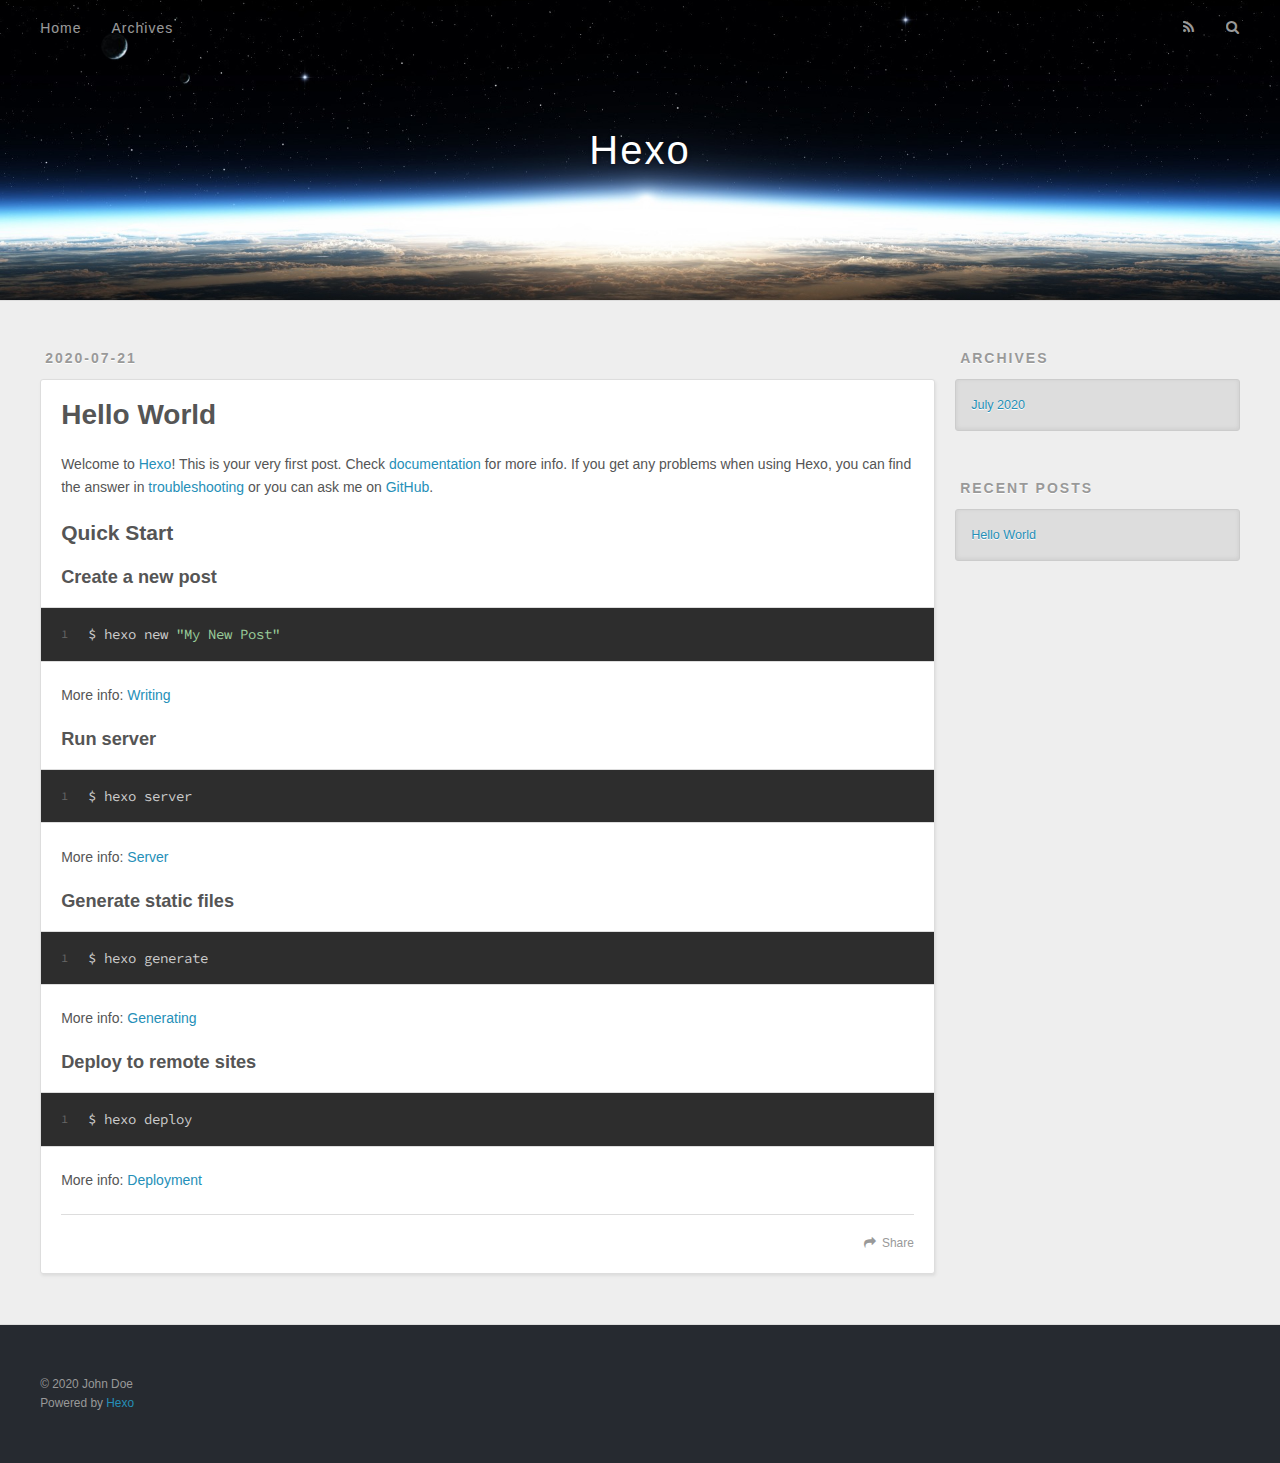
==== index.html @ f160e2b2 "Site updated: 2020-07-21 21:28:41" ====
<!DOCTYPE html>
<html>
<head>
  <meta charset="utf-8">
  

  
  <title>Hexo</title>
  <meta name="viewport" content="width=device-width, initial-scale=1, maximum-scale=1">
  <meta property="og:type" content="website">
<meta property="og:title" content="Hexo">
<meta property="og:url" content="http://yoursite.com/index.html">
<meta property="og:site_name" content="Hexo">
<meta property="og:locale" content="en_US">
<meta property="article:author" content="John Doe">
<meta name="twitter:card" content="summary">
  
    <link rel="alternate" href="/atom.xml" title="Hexo" type="application/atom+xml">
  
  
    <link rel="icon" href="/favicon.png">
  
  
    <link href="//fonts.googleapis.com/css?family=Source+Code+Pro" rel="stylesheet" type="text/css">
  
  
<link rel="stylesheet" href="/css/style.css">

<meta name="generator" content="Hexo 4.2.1"></head>

<body>
  <div id="container">
    <div id="wrap">
      <header id="header">
  <div id="banner"></div>
  <div id="header-outer" class="outer">
    <div id="header-title" class="inner">
      <h1 id="logo-wrap">
        <a href="/" id="logo">Hexo</a>
      </h1>
      
    </div>
    <div id="header-inner" class="inner">
      <nav id="main-nav">
        <a id="main-nav-toggle" class="nav-icon"></a>
        
          <a class="main-nav-link" href="/">Home</a>
        
          <a class="main-nav-link" href="/archives">Archives</a>
        
      </nav>
      <nav id="sub-nav">
        
          <a id="nav-rss-link" class="nav-icon" href="/atom.xml" title="RSS Feed"></a>
        
        <a id="nav-search-btn" class="nav-icon" title="Search"></a>
      </nav>
      <div id="search-form-wrap">
        <form action="//google.com/search" method="get" accept-charset="UTF-8" class="search-form"><input type="search" name="q" class="search-form-input" placeholder="Search"><button type="submit" class="search-form-submit">&#xF002;</button><input type="hidden" name="sitesearch" value="http://yoursite.com"></form>
      </div>
    </div>
  </div>
</header>
      <div class="outer">
        <section id="main">
  
    <article id="post-hello-world" class="article article-type-post" itemscope itemprop="blogPost">
  <div class="article-meta">
    <a href="/2020/07/21/hello-world/" class="article-date">
  <time datetime="2020-07-21T12:52:35.806Z" itemprop="datePublished">2020-07-21</time>
</a>
    
  </div>
  <div class="article-inner">
    
    
      <header class="article-header">
        
  
    <h1 itemprop="name">
      <a class="article-title" href="/2020/07/21/hello-world/">Hello World</a>
    </h1>
  

      </header>
    
    <div class="article-entry" itemprop="articleBody">
      
        <p>Welcome to <a href="https://hexo.io/" target="_blank" rel="noopener">Hexo</a>! This is your very first post. Check <a href="https://hexo.io/docs/" target="_blank" rel="noopener">documentation</a> for more info. If you get any problems when using Hexo, you can find the answer in <a href="https://hexo.io/docs/troubleshooting.html" target="_blank" rel="noopener">troubleshooting</a> or you can ask me on <a href="https://github.com/hexojs/hexo/issues" target="_blank" rel="noopener">GitHub</a>.</p>
<h2 id="Quick-Start"><a href="#Quick-Start" class="headerlink" title="Quick Start"></a>Quick Start</h2><h3 id="Create-a-new-post"><a href="#Create-a-new-post" class="headerlink" title="Create a new post"></a>Create a new post</h3><figure class="highlight bash"><table><tr><td class="gutter"><pre><span class="line">1</span><br></pre></td><td class="code"><pre><span class="line">$ hexo new <span class="string">"My New Post"</span></span><br></pre></td></tr></table></figure>

<p>More info: <a href="https://hexo.io/docs/writing.html" target="_blank" rel="noopener">Writing</a></p>
<h3 id="Run-server"><a href="#Run-server" class="headerlink" title="Run server"></a>Run server</h3><figure class="highlight bash"><table><tr><td class="gutter"><pre><span class="line">1</span><br></pre></td><td class="code"><pre><span class="line">$ hexo server</span><br></pre></td></tr></table></figure>

<p>More info: <a href="https://hexo.io/docs/server.html" target="_blank" rel="noopener">Server</a></p>
<h3 id="Generate-static-files"><a href="#Generate-static-files" class="headerlink" title="Generate static files"></a>Generate static files</h3><figure class="highlight bash"><table><tr><td class="gutter"><pre><span class="line">1</span><br></pre></td><td class="code"><pre><span class="line">$ hexo generate</span><br></pre></td></tr></table></figure>

<p>More info: <a href="https://hexo.io/docs/generating.html" target="_blank" rel="noopener">Generating</a></p>
<h3 id="Deploy-to-remote-sites"><a href="#Deploy-to-remote-sites" class="headerlink" title="Deploy to remote sites"></a>Deploy to remote sites</h3><figure class="highlight bash"><table><tr><td class="gutter"><pre><span class="line">1</span><br></pre></td><td class="code"><pre><span class="line">$ hexo deploy</span><br></pre></td></tr></table></figure>

<p>More info: <a href="https://hexo.io/docs/one-command-deployment.html" target="_blank" rel="noopener">Deployment</a></p>

      
    </div>
    <footer class="article-footer">
      <a data-url="http://yoursite.com/2020/07/21/hello-world/" data-id="ckcvym0cq0000a4u2cpbg98e3" class="article-share-link">Share</a>
      
      
    </footer>
  </div>
  
</article>


  


</section>
        
          <aside id="sidebar">
  
    

  
    

  
    
  
    
  <div class="widget-wrap">
    <h3 class="widget-title">Archives</h3>
    <div class="widget">
      <ul class="archive-list"><li class="archive-list-item"><a class="archive-list-link" href="/archives/2020/07/">July 2020</a></li></ul>
    </div>
  </div>


  
    
  <div class="widget-wrap">
    <h3 class="widget-title">Recent Posts</h3>
    <div class="widget">
      <ul>
        
          <li>
            <a href="/2020/07/21/hello-world/">Hello World</a>
          </li>
        
      </ul>
    </div>
  </div>

  
</aside>
        
      </div>
      <footer id="footer">
  
  <div class="outer">
    <div id="footer-info" class="inner">
      &copy; 2020 John Doe<br>
      Powered by <a href="http://hexo.io/" target="_blank">Hexo</a>
    </div>
  </div>
</footer>
    </div>
    <nav id="mobile-nav">
  
    <a href="/" class="mobile-nav-link">Home</a>
  
    <a href="/archives" class="mobile-nav-link">Archives</a>
  
</nav>
    

<script src="//ajax.googleapis.com/ajax/libs/jquery/2.0.3/jquery.min.js"></script>


  
<link rel="stylesheet" href="/fancybox/jquery.fancybox.css">

  
<script src="/fancybox/jquery.fancybox.pack.js"></script>




<script src="/js/script.js"></script>




  </div>
</body>
</html>
---- css/style.css ----
body {
  width: 100%;
}
body:before,
body:after {
  content: "";
  display: table;
}
body:after {
  clear: both;
}
html,
body,
div,
span,
applet,
object,
iframe,
h1,
h2,
h3,
h4,
h5,
h6,
p,
blockquote,
pre,
a,
abbr,
acronym,
address,
big,
cite,
code,
del,
dfn,
em,
img,
ins,
kbd,
q,
s,
samp,
small,
strike,
strong,
sub,
sup,
tt,
var,
dl,
dt,
dd,
ol,
ul,
li,
fieldset,
form,
label,
legend,
table,
caption,
tbody,
tfoot,
thead,
tr,
th,
td {
  margin: 0;
  padding: 0;
  border: 0;
  outline: 0;
  font-weight: inherit;
  font-style: inherit;
  font-family: inherit;
  font-size: 100%;
  vertical-align: baseline;
}
body {
  line-height: 1;
  color: #000;
  background: #fff;
}
ol,
ul {
  list-style: none;
}
table {
  border-collapse: separate;
  border-spacing: 0;
  vertical-align: middle;
}
caption,
th,
td {
  text-align: left;
  font-weight: normal;
  vertical-align: middle;
}
a img {
  border: none;
}
input,
button {
  margin: 0;
  padding: 0;
}
input::-moz-focus-inner,
button::-moz-focus-inner {
  border: 0;
  padding: 0;
}
@font-face {
  font-family: FontAwesome;
  font-style: normal;
  font-weight: normal;
  src: url("fonts/fontawesome-webfont.eot?v=#4.0.3");
  src: url("fonts/fontawesome-webfont.eot?#iefix&v=#4.0.3") format("embedded-opentype"), url("fonts/fontawesome-webfont.woff?v=#4.0.3") format("woff"), url("fonts/fontawesome-webfont.ttf?v=#4.0.3") format("truetype"), url("fonts/fontawesome-webfont.svg#fontawesomeregular?v=#4.0.3") format("svg");
}
html,
body,
#container {
  height: 100%;
}
body {
  background: #eee;
  font: 14px -apple-system, BlinkMacSystemFont, "Segoe UI", "Roboto", "Oxygen", "Ubuntu", "Cantarell", "Fira Sans", "Droid Sans", "Helvetica Neue", sans-serif;
  -webkit-text-size-adjust: 100%;
}
.outer {
  max-width: 1220px;
  margin: 0 auto;
  padding: 0 20px;
}
.outer:before,
.outer:after {
  content: "";
  display: table;
}
.outer:after {
  clear: both;
}
.inner {
  display: inline;
  float: left;
  width: 98.33333333333333%;
  margin: 0 0.833333333333333%;
}
.left,
.alignleft {
  float: left;
}
.right,
.alignright {
  float: right;
}
.clear {
  clear: both;
}
#container {
  position: relative;
}
.mobile-nav-on {
  overflow: hidden;
}
#wrap {
  height: 100%;
  width: 100%;
  position: absolute;
  top: 0;
  left: 0;
  -webkit-transition: 0.2s ease-out;
  -moz-transition: 0.2s ease-out;
  -ms-transition: 0.2s ease-out;
  transition: 0.2s ease-out;
  z-index: 1;
  background: #eee;
}
.mobile-nav-on #wrap {
  left: 280px;
}
@media screen and (min-width: 768px) {
  #main {
    display: inline;
    float: left;
    width: 73.33333333333333%;
    margin: 0 0.833333333333333%;
  }
}
.article-date,
.article-category-link,
.archive-year,
.widget-title {
  text-decoration: none;
  text-transform: uppercase;
  letter-spacing: 2px;
  color: #999;
  margin-bottom: 1em;
  margin-left: 5px;
  line-height: 1em;
  text-shadow: 0 1px #fff;
  font-weight: bold;
}
.article-inner,
.archive-article-inner {
  background: #fff;
  -webkit-box-shadow: 1px 2px 3px #ddd;
  box-shadow: 1px 2px 3px #ddd;
  border: 1px solid #ddd;
  border-radius: 3px;
}
.article-entry h1,
.widget h1 {
  font-size: 2em;
}
.article-entry h2,
.widget h2 {
  font-size: 1.5em;
}
.article-entry h3,
.widget h3 {
  font-size: 1.3em;
}
.article-entry h4,
.widget h4 {
  font-size: 1.2em;
}
.article-entry h5,
.widget h5 {
  font-size: 1em;
}
.article-entry h6,
.widget h6 {
  font-size: 1em;
  color: #999;
}
.article-entry hr,
.widget hr {
  border: 1px dashed #ddd;
}
.article-entry strong,
.widget strong {
  font-weight: bold;
}
.article-entry em,
.widget em,
.article-entry cite,
.widget cite {
  font-style: italic;
}
.article-entry sup,
.widget sup,
.article-entry sub,
.widget sub {
  font-size: 0.75em;
  line-height: 0;
  position: relative;
  vertical-align: baseline;
}
.article-entry sup,
.widget sup {
  top: -0.5em;
}
.article-entry sub,
.widget sub {
  bottom: -0.2em;
}
.article-entry small,
.widget small {
  font-size: 0.85em;
}
.article-entry acronym,
.widget acronym,
.article-entry abbr,
.widget abbr {
  border-bottom: 1px dotted;
}
.article-entry ul,
.widget ul,
.article-entry ol,
.widget ol,
.article-entry dl,
.widget dl {
  margin: 0 20px;
  line-height: 1.6em;
}
.article-entry ul ul,
.widget ul ul,
.article-entry ol ul,
.widget ol ul,
.article-entry ul ol,
.widget ul ol,
.article-entry ol ol,
.widget ol ol {
  margin-top: 0;
  margin-bottom: 0;
}
.article-entry ul,
.widget ul {
  list-style: disc;
}
.article-entry ol,
.widget ol {
  list-style: decimal;
}
.article-entry dt,
.widget dt {
  font-weight: bold;
}
#header {
  height: 300px;
  position: relative;
  border-bottom: 1px solid #ddd;
}
#header:before,
#header:after {
  content: "";
  position: absolute;
  left: 0;
  right: 0;
  height: 40px;
}
#header:before {
  top: 0;
  background: -webkit-linear-gradient(rgba(0,0,0,0.2), transparent);
  background: -moz-linear-gradient(rgba(0,0,0,0.2), transparent);
  background: -ms-linear-gradient(rgba(0,0,0,0.2), transparent);
  background: linear-gradient(rgba(0,0,0,0.2), transparent);
}
#header:after {
  bottom: 0;
  background: -webkit-linear-gradient(transparent, rgba(0,0,0,0.2));
  background: -moz-linear-gradient(transparent, rgba(0,0,0,0.2));
  background: -ms-linear-gradient(transparent, rgba(0,0,0,0.2));
  background: linear-gradient(transparent, rgba(0,0,0,0.2));
}
#header-outer {
  height: 100%;
  position: relative;
}
#header-inner {
  position: relative;
  overflow: hidden;
}
#banner {
  position: absolute;
  top: 0;
  left: 0;
  width: 100%;
  height: 100%;
  background: url("images/banner.jpg") center #000;
  -webkit-background-size: cover;
  -moz-background-size: cover;
  background-size: cover;
  z-index: -1;
}
#header-title {
  text-align: center;
  height: 40px;
  position: absolute;
  top: 50%;
  left: 0;
  margin-top: -20px;
}
#logo,
#subtitle {
  text-decoration: none;
  color: #fff;
  font-weight: 300;
  text-shadow: 0 1px 4px rgba(0,0,0,0.3);
}
#logo {
  font-size: 40px;
  line-height: 40px;
  letter-spacing: 2px;
}
#subtitle {
  font-size: 16px;
  line-height: 16px;
  letter-spacing: 1px;
}
#subtitle-wrap {
  margin-top: 16px;
}
#main-nav {
  float: left;
  margin-left: -15px;
}
.nav-icon,
.main-nav-link {
  float: left;
  color: #fff;
  opacity: 0.6;
  text-decoration: none;
  text-shadow: 0 1px rgba(0,0,0,0.2);
  -webkit-transition: opacity 0.2s;
  -moz-transition: opacity 0.2s;
  -ms-transition: opacity 0.2s;
  transition: opacity 0.2s;
  display: block;
  padding: 20px 15px;
}
.nav-icon:hover,
.main-nav-link:hover {
  opacity: 1;
}
.nav-icon {
  font-family: FontAwesome;
  text-align: center;
  font-size: 14px;
  width: 14px;
  height: 14px;
  padding: 20px 15px;
  position: relative;
  cursor: pointer;
}
.main-nav-link {
  font-weight: 300;
  letter-spacing: 1px;
}
@media screen and (max-width: 479px) {
  .main-nav-link {
    display: none;
  }
}
#main-nav-toggle {
  display: none;
}
#main-nav-toggle:before {
  content: "\f0c9";
}
@media screen and (max-width: 479px) {
  #main-nav-toggle {
    display: block;
  }
}
#sub-nav {
  float: right;
  margin-right: -15px;
}
#nav-rss-link:before {
  content: "\f09e";
}
#nav-search-btn:before {
  content: "\f002";
}
#search-form-wrap {
  position: absolute;
  top: 15px;
  width: 150px;
  height: 30px;
  right: -150px;
  opacity: 0;
  -webkit-transition: 0.2s ease-out;
  -moz-transition: 0.2s ease-out;
  -ms-transition: 0.2s ease-out;
  transition: 0.2s ease-out;
}
#search-form-wrap.on {
  opacity: 1;
  right: 0;
}
@media screen and (max-width: 479px) {
  #search-form-wrap {
    width: 100%;
    right: -100%;
  }
}
.search-form {
  position: absolute;
  top: 0;
  left: 0;
  right: 0;
  background: #fff;
  padding: 5px 15px;
  border-radius: 15px;
  -webkit-box-shadow: 0 0 10px rgba(0,0,0,0.3);
  box-shadow: 0 0 10px rgba(0,0,0,0.3);
}
.search-form-input {
  border: none;
  background: none;
  color: #555;
  width: 100%;
  font: 13px -apple-system, BlinkMacSystemFont, "Segoe UI", "Roboto", "Oxygen", "Ubuntu", "Cantarell", "Fira Sans", "Droid Sans", "Helvetica Neue", sans-serif;
  outline: none;
}
.search-form-input::-webkit-search-results-decoration,
.search-form-input::-webkit-search-cancel-button {
  -webkit-appearance: none;
}
.search-form-submit {
  position: absolute;
  top: 50%;
  right: 10px;
  margin-top: -7px;
  font: 13px FontAwesome;
  border: none;
  background: none;
  color: #bbb;
  cursor: pointer;
}
.search-form-submit:hover,
.search-form-submit:focus {
  color: #777;
}
.article {
  margin: 50px 0;
}
.article-inner {
  overflow: hidden;
}
.article-meta:before,
.article-meta:after {
  content: "";
  display: table;
}
.article-meta:after {
  clear: both;
}
.article-date {
  float: left;
}
.article-category {
  float: left;
  line-height: 1em;
  color: #ccc;
  text-shadow: 0 1px #fff;
  margin-left: 8px;
}
.article-category:before {
  content: "\2022";
}
.article-category-link {
  margin: 0 12px 1em;
}
.article-header {
  padding: 20px 20px 0;
}
.article-title {
  text-decoration: none;
  font-size: 2em;
  font-weight: bold;
  color: #555;
  line-height: 1.1em;
  -webkit-transition: color 0.2s;
  -moz-transition: color 0.2s;
  -ms-transition: color 0.2s;
  transition: color 0.2s;
}
a.article-title:hover {
  color: #258fb8;
}
.article-entry {
  color: #555;
  padding: 0 20px;
}
.article-entry:before,
.article-entry:after {
  content: "";
  display: table;
}
.article-entry:after {
  clear: both;
}
.article-entry p,
.article-entry table {
  line-height: 1.6em;
  margin: 1.6em 0;
}
.article-entry h1,
.article-entry h2,
.article-entry h3,
.article-entry h4,
.article-entry h5,
.article-entry h6 {
  font-weight: bold;
}
.article-entry h1,
.article-entry h2,
.article-entry h3,
.article-entry h4,
.article-entry h5,
.article-entry h6 {
  line-height: 1.1em;
  margin: 1.1em 0;
}
.article-entry a {
  color: #258fb8;
  text-decoration: none;
}
.article-entry a:hover {
  text-decoration: underline;
}
.article-entry ul,
.article-entry ol,
.article-entry dl {
  margin-top: 1.6em;
  margin-bottom: 1.6em;
}
.article-entry img,
.article-entry video {
  max-width: 100%;
  height: auto;
  display: block;
  margin: auto;
}
.article-entry iframe {
  border: none;
}
.article-entry table {
  width: 100%;
  border-collapse: collapse;
  border-spacing: 0;
}
.article-entry th {
  font-weight: bold;
  border-bottom: 3px solid #ddd;
  padding-bottom: 0.5em;
}
.article-entry td {
  border-bottom: 1px solid #ddd;
  padding: 10px 0;
}
.article-entry blockquote {
  font-family: Georgia, "Times New Roman", serif;
  font-size: 1.4em;
  margin: 1.6em 20px;
  text-align: center;
}
.article-entry blockquote footer {
  font-size: 14px;
  margin: 1.6em 0;
  font-family: -apple-system, BlinkMacSystemFont, "Segoe UI", "Roboto", "Oxygen", "Ubuntu", "Cantarell", "Fira Sans", "Droid Sans", "Helvetica Neue", sans-serif;
}
.article-entry blockquote footer cite:before {
  content: "—";
  padding: 0 0.5em;
}
.article-entry .pullquote {
  text-align: left;
  width: 45%;
  margin: 0;
}
.article-entry .pullquote.left {
  margin-left: 0.5em;
  margin-right: 1em;
}
.article-entry .pullquote.right {
  margin-right: 0.5em;
  margin-left: 1em;
}
.article-entry .caption {
  color: #999;
  display: block;
  font-size: 0.9em;
  margin-top: 0.5em;
  position: relative;
  text-align: center;
}
.article-entry .video-container {
  position: relative;
  padding-top: 56.25%;
  height: 0;
  overflow: hidden;
}
.article-entry .video-container iframe,
.article-entry .video-container object,
.article-entry .video-container embed {
  position: absolute;
  top: 0;
  left: 0;
  width: 100%;
  height: 100%;
  margin-top: 0;
}
.article-more-link a {
  display: inline-block;
  line-height: 1em;
  padding: 6px 15px;
  border-radius: 15px;
  background: #eee;
  color: #999;
  text-shadow: 0 1px #fff;
  text-decoration: none;
}
.article-more-link a:hover {
  background: #258fb8;
  color: #fff;
  text-decoration: none;
  text-shadow: 0 1px #1e7293;
}
.article-footer {
  font-size: 0.85em;
  line-height: 1.6em;
  border-top: 1px solid #ddd;
  padding-top: 1.6em;
  margin: 0 20px 20px;
}
.article-footer:before,
.article-footer:after {
  content: "";
  display: table;
}
.article-footer:after {
  clear: both;
}
.article-footer a {
  color: #999;
  text-decoration: none;
}
.article-footer a:hover {
  color: #555;
}
.article-tag-list-item {
  float: left;
  margin-right: 10px;
}
.article-tag-list-link:before {
  content: "#";
}
.article-comment-link {
  float: right;
}
.article-comment-link:before {
  content: "\f075";
  font-family: FontAwesome;
  padding-right: 8px;
}
.article-share-link {
  cursor: pointer;
  float: right;
  margin-left: 20px;
}
.article-share-link:before {
  content: "\f064";
  font-family: FontAwesome;
  padding-right: 6px;
}
#article-nav {
  position: relative;
}
#article-nav:before,
#article-nav:after {
  content: "";
  display: table;
}
#article-nav:after {
  clear: both;
}
@media screen and (min-width: 768px) {
  #article-nav {
    margin: 50px 0;
  }
  #article-nav:before {
    width: 8px;
    height: 8px;
    position: absolute;
    top: 50%;
    left: 50%;
    margin-top: -4px;
    margin-left: -4px;
    content: "";
    border-radius: 50%;
    background: #ddd;
    -webkit-box-shadow: 0 1px 2px #fff;
    box-shadow: 0 1px 2px #fff;
  }
}
.article-nav-link-wrap {
  text-decoration: none;
  text-shadow: 0 1px #fff;
  color: #999;
  -webkit-box-sizing: border-box;
  -moz-box-sizing: border-box;
  box-sizing: border-box;
  margin-top: 50px;
  text-align: center;
  display: block;
}
.article-nav-link-wrap:hover {
  color: #555;
}
@media screen and (min-width: 768px) {
  .article-nav-link-wrap {
    width: 50%;
    margin-top: 0;
  }
}
@media screen and (min-width: 768px) {
  #article-nav-newer {
    float: left;
    text-align: right;
    padding-right: 20px;
  }
}
@media screen and (min-width: 768px) {
  #article-nav-older {
    float: right;
    text-align: left;
    padding-left: 20px;
  }
}
.article-nav-caption {
  text-transform: uppercase;
  letter-spacing: 2px;
  color: #ddd;
  line-height: 1em;
  font-weight: bold;
}
#article-nav-newer .article-nav-caption {
  margin-right: -2px;
}
.article-nav-title {
  font-size: 0.85em;
  line-height: 1.6em;
  margin-top: 0.5em;
}
.article-share-box {
  position: absolute;
  display: none;
  background: #fff;
  -webkit-box-shadow: 1px 2px 10px rgba(0,0,0,0.2);
  box-shadow: 1px 2px 10px rgba(0,0,0,0.2);
  border-radius: 3px;
  margin-left: -145px;
  overflow: hidden;
  z-index: 1;
}
.article-share-box.on {
  display: block;
}
.article-share-input {
  width: 100%;
  background: none;
  -webkit-box-sizing: border-box;
  -moz-box-sizing: border-box;
  box-sizing: border-box;
  font: 14px -apple-system, BlinkMacSystemFont, "Segoe UI", "Roboto", "Oxygen", "Ubuntu", "Cantarell", "Fira Sans", "Droid Sans", "Helvetica Neue", sans-serif;
  padding: 0 15px;
  color: #555;
  outline: none;
  border: 1px solid #ddd;
  border-radius: 3px 3px 0 0;
  height: 36px;
  line-height: 36px;
}
.article-share-links {
  background: #eee;
}
.article-share-links:before,
.article-share-links:after {
  content: "";
  display: table;
}
.article-share-links:after {
  clear: both;
}
.article-share-twitter,
.article-share-facebook,
.article-share-pinterest,
.article-share-google {
  width: 50px;
  height: 36px;
  display: block;
  float: left;
  position: relative;
  color: #999;
  text-shadow: 0 1px #fff;
}
.article-share-twitter:before,
.article-share-facebook:before,
.article-share-pinterest:before,
.article-share-google:before {
  font-size: 20px;
  font-family: FontAwesome;
  width: 20px;
  height: 20px;
  position: absolute;
  top: 50%;
  left: 50%;
  margin-top: -10px;
  margin-left: -10px;
  text-align: center;
}
.article-share-twitter:hover,
.article-share-facebook:hover,
.article-share-pinterest:hover,
.article-share-google:hover {
  color: #fff;
}
.article-share-twitter:before {
  content: "\f099";
}
.article-share-twitter:hover {
  background: #00aced;
  text-shadow: 0 1px #008abe;
}
.article-share-facebook:before {
  content: "\f09a";
}
.article-share-facebook:hover {
  background: #3b5998;
  text-shadow: 0 1px #2f477a;
}
.article-share-pinterest:before {
  content: "\f0d2";
}
.article-share-pinterest:hover {
  background: #cb2027;
  text-shadow: 0 1px #a21a1f;
}
.article-share-google:before {
  content: "\f0d5";
}
.article-share-google:hover {
  background: #dd4b39;
  text-shadow: 0 1px #be3221;
}
.article-gallery {
  background: #000;
  position: relative;
}
.article-gallery-photos {
  position: relative;
  overflow: hidden;
}
.article-gallery-img {
  display: none;
  max-width: 100%;
}
.article-gallery-img:first-child {
  display: block;
}
.article-gallery-img.loaded {
  position: absolute;
  display: block;
}
.article-gallery-img img {
  display: block;
  max-width: 100%;
  margin: 0 auto;
}
#comments {
  background: #fff;
  -webkit-box-shadow: 1px 2px 3px #ddd;
  box-shadow: 1px 2px 3px #ddd;
  padding: 20px;
  border: 1px solid #ddd;
  border-radius: 3px;
  margin: 50px 0;
}
#comments a {
  color: #258fb8;
}
.archives-wrap {
  margin: 50px 0;
}
.archives:before,
.archives:after {
  content: "";
  display: table;
}
.archives:after {
  clear: both;
}
.archive-year-wrap {
  margin-bottom: 1em;
}
.archives {
  -webkit-column-gap: 10px;
  -moz-column-gap: 10px;
  column-gap: 10px;
}
@media screen and (min-width: 480px) and (max-width: 767px) {
  .archives {
    -webkit-column-count: 2;
    -moz-column-count: 2;
    column-count: 2;
  }
}
@media screen and (min-width: 768px) {
  .archives {
    -webkit-column-count: 3;
    -moz-column-count: 3;
    column-count: 3;
  }
}
.archive-article {
  -webkit-column-break-inside: avoid;
  page-break-inside: avoid;
  overflow: hidden;
  break-inside: avoid-column;
}
.archive-article-inner {
  padding: 10px;
  margin-bottom: 15px;
}
.archive-article-title {
  text-decoration: none;
  font-weight: bold;
  color: #555;
  -webkit-transition: color 0.2s;
  -moz-transition: color 0.2s;
  -ms-transition: color 0.2s;
  transition: color 0.2s;
  line-height: 1.6em;
}
.archive-article-title:hover {
  color: #258fb8;
}
.archive-article-footer {
  margin-top: 1em;
}
.archive-article-date {
  color: #999;
  text-decoration: none;
  font-size: 0.85em;
  line-height: 1em;
  margin-bottom: 0.5em;
  display: block;
}
#page-nav {
  margin: 50px auto;
  background: #fff;
  -webkit-box-shadow: 1px 2px 3px #ddd;
  box-shadow: 1px 2px 3px #ddd;
  border: 1px solid #ddd;
  border-radius: 3px;
  text-align: center;
  color: #999;
  overflow: hidden;
}
#page-nav:before,
#page-nav:after {
  content: "";
  display: table;
}
#page-nav:after {
  clear: both;
}
#page-nav a,
#page-nav span {
  padding: 10px 20px;
  line-height: 1;
  height: 2ex;
}
#page-nav a {
  color: #999;
  text-decoration: none;
}
#page-nav a:hover {
  background: #999;
  color: #fff;
}
#page-nav .prev {
  float: left;
}
#page-nav .next {
  float: right;
}
#page-nav .page-number {
  display: inline-block;
}
@media screen and (max-width: 479px) {
  #page-nav .page-number {
    display: none;
  }
}
#page-nav .current {
  color: #555;
  font-weight: bold;
}
#page-nav .space {
  color: #ddd;
}
#footer {
  background: #262a30;
  padding: 50px 0;
  border-top: 1px solid #ddd;
  color: #999;
}
#footer a {
  color: #258fb8;
  text-decoration: none;
}
#footer a:hover {
  text-decoration: underline;
}
#footer-info {
  line-height: 1.6em;
  font-size: 0.85em;
}
.article-entry pre,
.article-entry .highlight {
  background: #2d2d2d;
  margin: 0 -20px;
  padding: 15px 20px;
  border-style: solid;
  border-color: #ddd;
  border-width: 1px 0;
  overflow: auto;
  color: #ccc;
  line-height: 22.400000000000002px;
}
.article-entry .highlight .gutter pre,
.article-entry .gist .gist-file .gist-data .line-numbers {
  color: #666;
  font-size: 0.85em;
}
.article-entry pre,
.article-entry code {
  font-family: "Source Code Pro", Consolas, Monaco, Menlo, Consolas, monospace;
}
.article-entry code {
  background: #eee;
  text-shadow: 0 1px #fff;
  padding: 0 0.3em;
}
.article-entry pre code {
  background: none;
  text-shadow: none;
  padding: 0;
}
.article-entry .highlight pre {
  border: none;
  margin: 0;
  padding: 0;
}
.article-entry .highlight table {
  margin: 0;
  width: auto;
}
.article-entry .highlight td {
  border: none;
  padding: 0;
}
.article-entry .highlight figcaption {
  font-size: 0.85em;
  color: #999;
  line-height: 1em;
  margin-bottom: 1em;
}
.article-entry .highlight figcaption:before,
.article-entry .highlight figcaption:after {
  content: "";
  display: table;
}
.article-entry .highlight figcaption:after {
  clear: both;
}
.article-entry .highlight figcaption a {
  float: right;
}
.article-entry .highlight .gutter pre {
  text-align: right;
  padding-right: 20px;
}
.article-entry .highlight .line {
  height: 22.400000000000002px;
}
.article-entry .highlight .line.marked {
  background: #515151;
}
.article-entry .gist {
  margin: 0 -20px;
  border-style: solid;
  border-color: #ddd;
  border-width: 1px 0;
  background: #2d2d2d;
  padding: 15px 20px 15px 0;
}
.article-entry .gist .gist-file {
  border: none;
  font-family: "Source Code Pro", Consolas, Monaco, Menlo, Consolas, monospace;
  margin: 0;
}
.article-entry .gist .gist-file .gist-data {
  background: none;
  border: none;
}
.article-entry .gist .gist-file .gist-data .line-numbers {
  background: none;
  border: none;
  padding: 0 20px 0 0;
}
.article-entry .gist .gist-file .gist-data .line-data {
  padding: 0 !important;
}
.article-entry .gist .gist-file .highlight {
  margin: 0;
  padding: 0;
  border: none;
}
.article-entry .gist .gist-file .gist-meta {
  background: #2d2d2d;
  color: #999;
  font: 0.85em -apple-system, BlinkMacSystemFont, "Segoe UI", "Roboto", "Oxygen", "Ubuntu", "Cantarell", "Fira Sans", "Droid Sans", "Helvetica Neue", sans-serif;
  text-shadow: 0 0;
  padding: 0;
  margin-top: 1em;
  margin-left: 20px;
}
.article-entry .gist .gist-file .gist-meta a {
  color: #258fb8;
  font-weight: normal;
}
.article-entry .gist .gist-file .gist-meta a:hover {
  text-decoration: underline;
}
pre .comment,
pre .title {
  color: #999;
}
pre .variable,
pre .attribute,
pre .tag,
pre .regexp,
pre .ruby .constant,
pre .xml .tag .title,
pre .xml .pi,
pre .xml .doctype,
pre .html .doctype,
pre .css .id,
pre .css .class,
pre .css .pseudo {
  color: #f2777a;
}
pre .number,
pre .preprocessor,
pre .built_in,
pre .literal,
pre .params,
pre .constant {
  color: #f99157;
}
pre .class,
pre .ruby .class .title,
pre .css .rules .attribute {
  color: #9c9;
}
pre .string,
pre .value,
pre .inheritance,
pre .header,
pre .ruby .symbol,
pre .xml .cdata {
  color: #9c9;
}
pre .css .hexcolor {
  color: #6cc;
}
pre .function,
pre .python .decorator,
pre .python .title,
pre .ruby .function .title,
pre .ruby .title .keyword,
pre .perl .sub,
pre .javascript .title,
pre .coffeescript .title {
  color: #69c;
}
pre .keyword,
pre .javascript .function {
  color: #c9c;
}
@media screen and (max-width: 479px) {
  #mobile-nav {
    position: absolute;
    top: 0;
    left: 0;
    width: 280px;
    height: 100%;
    background: #191919;
    border-right: 1px solid #fff;
  }
}
@media screen and (max-width: 479px) {
  .mobile-nav-link {
    display: block;
    color: #999;
    text-decoration: none;
    padding: 15px 20px;
    font-weight: bold;
  }
  .mobile-nav-link:hover {
    color: #fff;
  }
}
@media screen and (min-width: 768px) {
  #sidebar {
    display: inline;
    float: left;
    width: 23.333333333333332%;
    margin: 0 0.833333333333333%;
  }
}
.widget-wrap {
  margin: 50px 0;
}
.widget {
  color: #777;
  text-shadow: 0 1px #fff;
  background: #ddd;
  -webkit-box-shadow: 0 -1px 4px #ccc inset;
  box-shadow: 0 -1px 4px #ccc inset;
  border: 1px solid #ccc;
  padding: 15px;
  border-radius: 3px;
}
.widget a {
  color: #258fb8;
  text-decoration: none;
}
.widget a:hover {
  text-decoration: underline;
}
.widget ul ul,
.widget ol ul,
.widget dl ul,
.widget ul ol,
.widget ol ol,
.widget dl ol,
.widget ul dl,
.widget ol dl,
.widget dl dl {
  margin-left: 15px;
  list-style: disc;
}
.widget {
  line-height: 1.6em;
  word-wrap: break-word;
  font-size: 0.9em;
}
.widget ul,
.widget ol {
  list-style: none;
  margin: 0;
}
.widget ul ul,
.widget ol ul,
.widget ul ol,
.widget ol ol {
  margin: 0 20px;
}
.widget ul ul,
.widget ol ul {
  list-style: disc;
}
.widget ul ol,
.widget ol ol {
  list-style: decimal;
}
.category-list-count,
.tag-list-count,
.archive-list-count {
  padding-left: 5px;
  color: #999;
  font-size: 0.85em;
}
.category-list-count:before,
.tag-list-count:before,
.archive-list-count:before {
  content: "(";
}
.category-list-count:after,
.tag-list-count:after,
.archive-list-count:after {
  content: ")";
}
.tagcloud a {
  margin-right: 5px;
  display: inline-block;
}
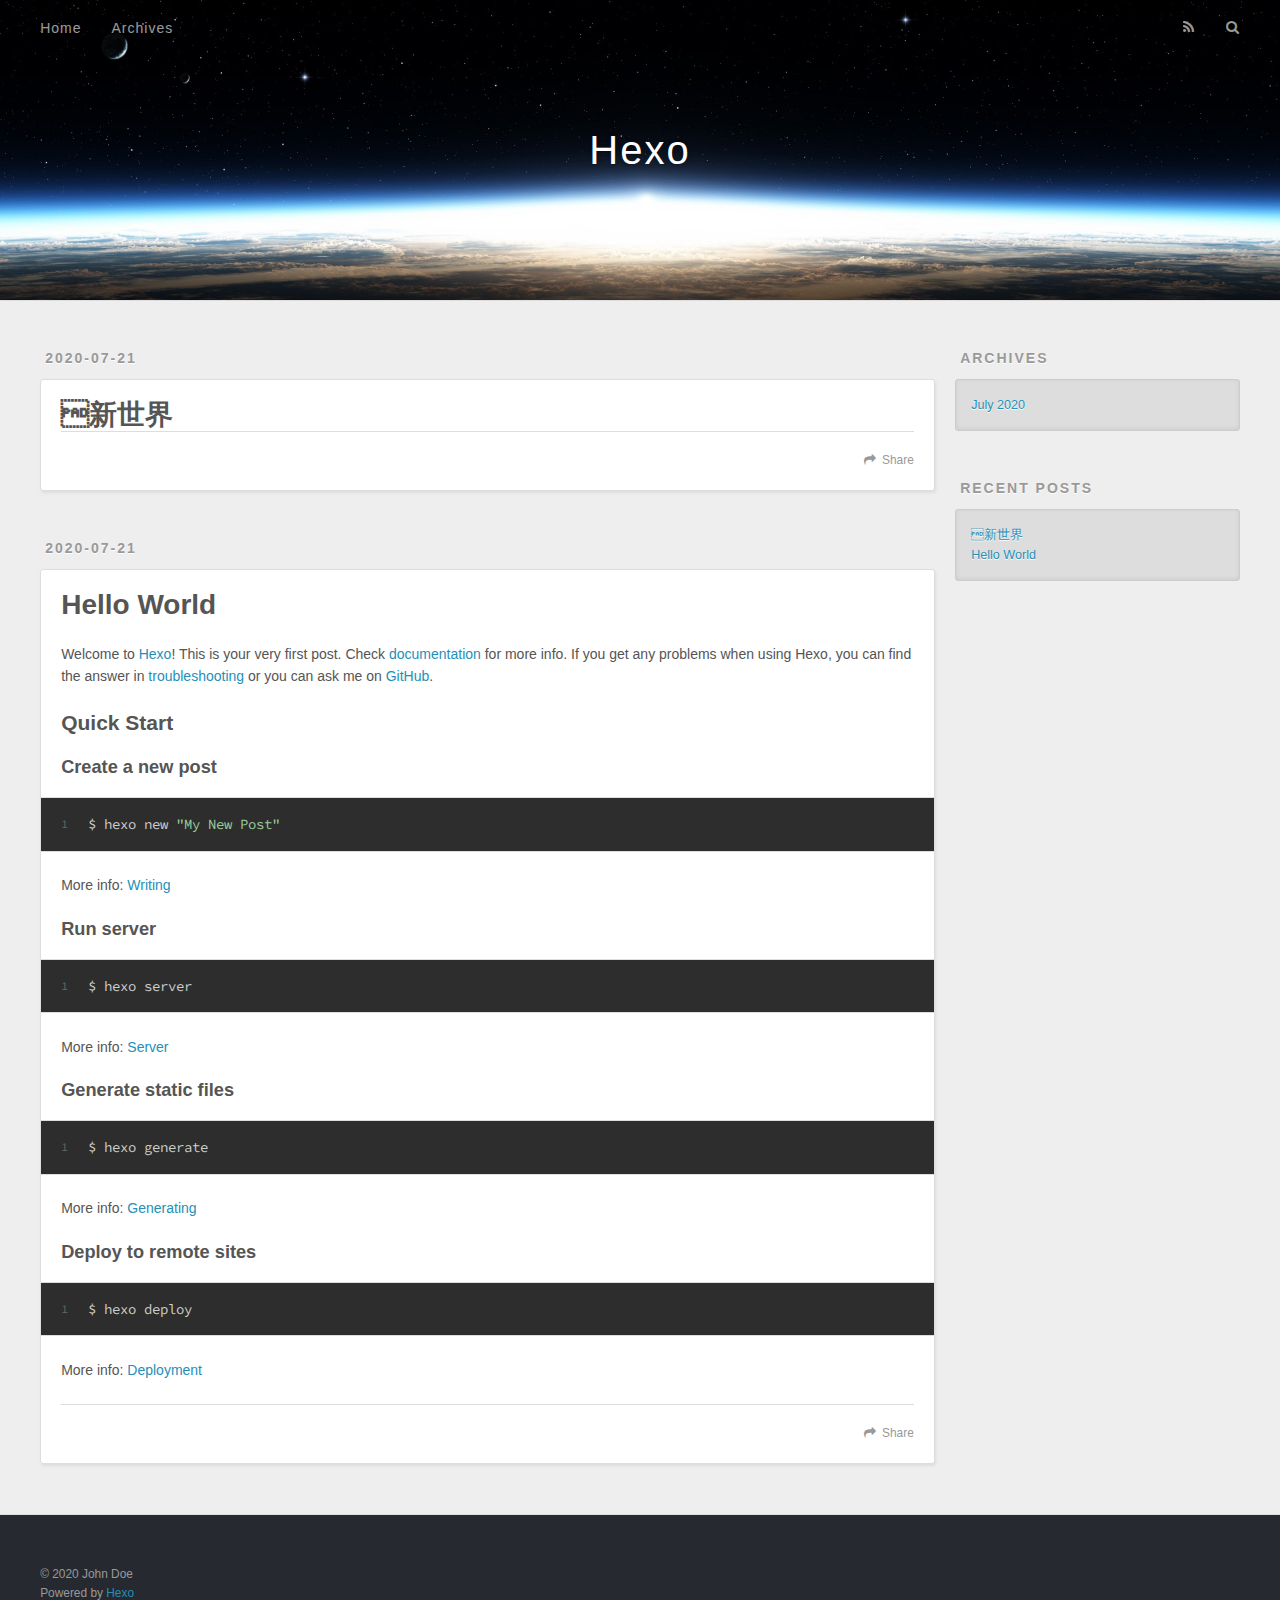
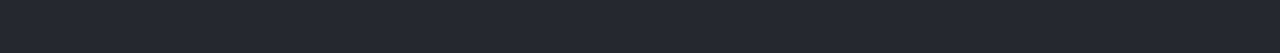
==== commit 1eb3f18f: "Site updated: 2020-07-21 22:03:28" ====
--- a/index.html
+++ b/index.html
@@ -64,6 +64,42 @@
       <div class="outer">
         <section id="main">
   
+    <article id="post-新世界" class="article article-type-post" itemscope itemprop="blogPost">
+  <div class="article-meta">
+    <a href="/2020/07/21/%C2%80%E6%96%B0%E4%B8%96%E7%95%8C/" class="article-date">
+  <time datetime="2020-07-21T14:01:31.000Z" itemprop="datePublished">2020-07-21</time>
+</a>
+    
+  </div>
+  <div class="article-inner">
+    
+    
+      <header class="article-header">
+        
+  
+    <h1 itemprop="name">
+      <a class="article-title" href="/2020/07/21/%C2%80%E6%96%B0%E4%B8%96%E7%95%8C/">新世界</a>
+    </h1>
+  
+
+      </header>
+    
+    <div class="article-entry" itemprop="articleBody">
+      
+        
+      
+    </div>
+    <footer class="article-footer">
+      <a data-url="http://yoursite.com/2020/07/21/%C2%80%E6%96%B0%E4%B8%96%E7%95%8C/" data-id="ckcw0bbes0001esu27k7ghlf1" class="article-share-link">Share</a>
+      
+      
+    </footer>
+  </div>
+  
+</article>
+
+
+  
     <article id="post-hello-world" class="article article-type-post" itemscope itemprop="blogPost">
   <div class="article-meta">
     <a href="/2020/07/21/hello-world/" class="article-date">
@@ -103,7 +139,7 @@
       
     </div>
     <footer class="article-footer">
-      <a data-url="http://yoursite.com/2020/07/21/hello-world/" data-id="ckcvym0cq0000a4u2cpbg98e3" class="article-share-link">Share</a>
+      <a data-url="http://yoursite.com/2020/07/21/hello-world/" data-id="ckcw0bbem0000esu2fd3tfphz" class="article-share-link">Share</a>
       
       
     </footer>
@@ -144,6 +180,10 @@
       <ul>
         
           <li>
+            <a href="/2020/07/21/%C2%80%E6%96%B0%E4%B8%96%E7%95%8C/">新世界</a>
+          </li>
+        
+          <li>
             <a href="/2020/07/21/hello-world/">Hello World</a>
           </li>
         
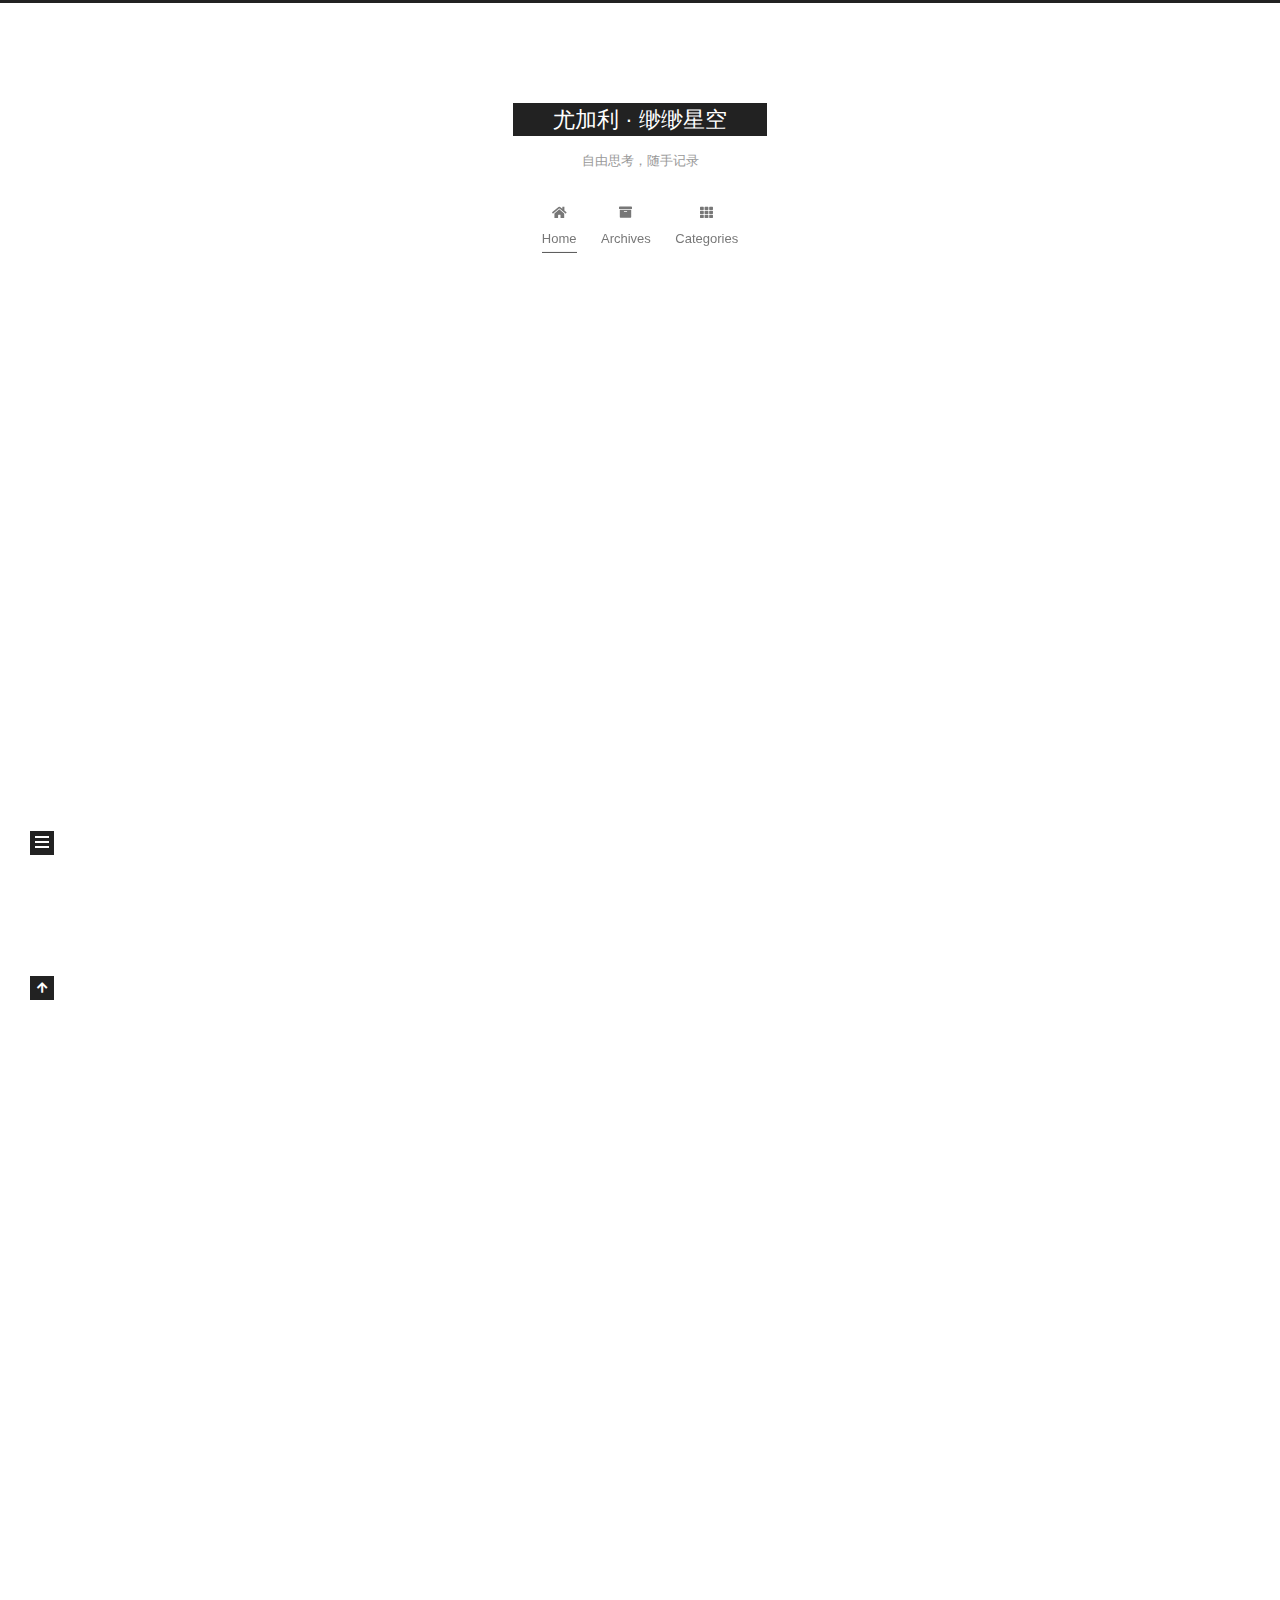
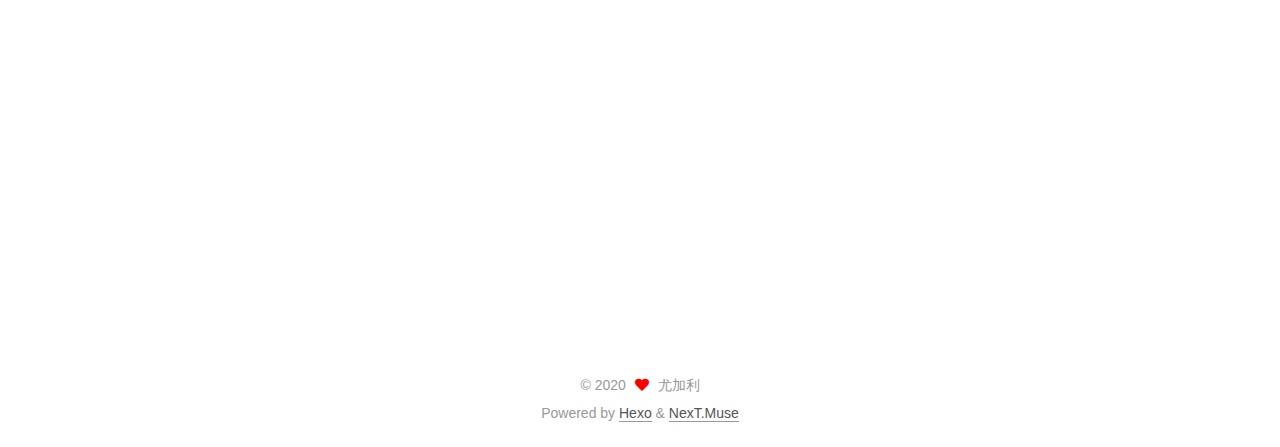
==== commit 245b4346: "Site updated: 2020-07-22 06:25:08" ====
--- a/index.html
+++ b/index.html
@@ -1,128 +1,264 @@
 <!DOCTYPE html>
-<html>
+<html lang="en">
 <head>
-  <meta charset="utf-8">
-  
-
-  
-  <title>Hexo</title>
-  <meta name="viewport" content="width=device-width, initial-scale=1, maximum-scale=1">
-  <meta property="og:type" content="website">
-<meta property="og:title" content="Hexo">
+  <meta charset="UTF-8">
+<meta name="viewport" content="width=device-width, initial-scale=1, maximum-scale=2">
+<meta name="theme-color" content="#222">
+<meta name="generator" content="Hexo 4.2.1">
+  <link rel="apple-touch-icon" sizes="180x180" href="/images/apple-touch-icon-next.png">
+  <link rel="icon" type="image/png" sizes="32x32" href="/images/favicon-32x32-next.png">
+  <link rel="icon" type="image/png" sizes="16x16" href="/images/favicon-16x16-next.png">
+  <link rel="mask-icon" href="/images/logo.svg" color="#222">
+
+<link rel="stylesheet" href="/css/main.css">
+
+
+<link rel="stylesheet" href="/lib/font-awesome/css/all.min.css">
+
+<script id="hexo-configurations">
+    var NexT = window.NexT || {};
+    var CONFIG = {"hostname":"yoursite.com","root":"/","scheme":"Muse","version":"7.8.0","exturl":false,"sidebar":{"position":"left","display":"post","padding":18,"offset":12,"onmobile":false},"copycode":{"enable":false,"show_result":false,"style":null},"back2top":{"enable":true,"sidebar":false,"scrollpercent":false},"bookmark":{"enable":false,"color":"#222","save":"auto"},"fancybox":false,"mediumzoom":false,"lazyload":false,"pangu":false,"comments":{"style":"tabs","active":null,"storage":true,"lazyload":false,"nav":null},"algolia":{"hits":{"per_page":10},"labels":{"input_placeholder":"Search for Posts","hits_empty":"We didn't find any results for the search: ${query}","hits_stats":"${hits} results found in ${time} ms"}},"localsearch":{"enable":false,"trigger":"auto","top_n_per_article":1,"unescape":false,"preload":false},"motion":{"enable":true,"async":false,"transition":{"post_block":"fadeIn","post_header":"slideDownIn","post_body":"slideDownIn","coll_header":"slideLeftIn","sidebar":"slideUpIn"}}};
+  </script>
+
+  <meta name="description" content="现实世界的旁观者，在虚拟时空漫步">
+<meta property="og:type" content="website">
+<meta property="og:title" content="尤加利 · 缈缈星空">
 <meta property="og:url" content="http://yoursite.com/index.html">
-<meta property="og:site_name" content="Hexo">
+<meta property="og:site_name" content="尤加利 · 缈缈星空">
+<meta property="og:description" content="现实世界的旁观者，在虚拟时空漫步">
 <meta property="og:locale" content="en_US">
-<meta property="article:author" content="John Doe">
+<meta property="article:author" content="尤加利">
 <meta name="twitter:card" content="summary">
-  
-    <link rel="alternate" href="/atom.xml" title="Hexo" type="application/atom+xml">
-  
-  
-    <link rel="icon" href="/favicon.png">
-  
-  
-    <link href="//fonts.googleapis.com/css?family=Source+Code+Pro" rel="stylesheet" type="text/css">
-  
-  
-<link rel="stylesheet" href="/css/style.css">
-
-<meta name="generator" content="Hexo 4.2.1"></head>
-
-<body>
-  <div id="container">
-    <div id="wrap">
-      <header id="header">
-  <div id="banner"></div>
-  <div id="header-outer" class="outer">
-    <div id="header-title" class="inner">
-      <h1 id="logo-wrap">
-        <a href="/" id="logo">Hexo</a>
-      </h1>
-      
+
+<link rel="canonical" href="http://yoursite.com/">
+
+
+<script id="page-configurations">
+  // https://hexo.io/docs/variables.html
+  CONFIG.page = {
+    sidebar: "",
+    isHome : true,
+    isPost : false,
+    lang   : 'en'
+  };
+</script>
+
+  <title>尤加利 · 缈缈星空</title>
+  
+
+
+
+
+
+
+  <noscript>
+  <style>
+  .use-motion .brand,
+  .use-motion .menu-item,
+  .sidebar-inner,
+  .use-motion .post-block,
+  .use-motion .pagination,
+  .use-motion .comments,
+  .use-motion .post-header,
+  .use-motion .post-body,
+  .use-motion .collection-header { opacity: initial; }
+
+  .use-motion .site-title,
+  .use-motion .site-subtitle {
+    opacity: initial;
+    top: initial;
+  }
+
+  .use-motion .logo-line-before i { left: initial; }
+  .use-motion .logo-line-after i { right: initial; }
+  </style>
+</noscript>
+
+</head>
+
+<body itemscope itemtype="http://schema.org/WebPage">
+  <div class="container use-motion">
+    <div class="headband"></div>
+
+    <header class="header" itemscope itemtype="http://schema.org/WPHeader">
+      <div class="header-inner"><div class="site-brand-container">
+  <div class="site-nav-toggle">
+    <div class="toggle" aria-label="Toggle navigation bar">
+      <span class="toggle-line toggle-line-first"></span>
+      <span class="toggle-line toggle-line-middle"></span>
+      <span class="toggle-line toggle-line-last"></span>
     </div>
-    <div id="header-inner" class="inner">
-      <nav id="main-nav">
-        <a id="main-nav-toggle" class="nav-icon"></a>
-        
-          <a class="main-nav-link" href="/">Home</a>
-        
-          <a class="main-nav-link" href="/archives">Archives</a>
-        
-      </nav>
-      <nav id="sub-nav">
-        
-          <a id="nav-rss-link" class="nav-icon" href="/atom.xml" title="RSS Feed"></a>
-        
-        <a id="nav-search-btn" class="nav-icon" title="Search"></a>
-      </nav>
-      <div id="search-form-wrap">
-        <form action="//google.com/search" method="get" accept-charset="UTF-8" class="search-form"><input type="search" name="q" class="search-form-input" placeholder="Search"><button type="submit" class="search-form-submit">&#xF002;</button><input type="hidden" name="sitesearch" value="http://yoursite.com"></form>
-      </div>
+  </div>
+
+  <div class="site-meta">
+
+    <a href="/" class="brand" rel="start">
+      <span class="logo-line-before"><i></i></span>
+      <h1 class="site-title">尤加利 · 缈缈星空</h1>
+      <span class="logo-line-after"><i></i></span>
+    </a>
+      <p class="site-subtitle" itemprop="description">自由思考，随手记录</p>
+  </div>
+
+  <div class="site-nav-right">
+    <div class="toggle popup-trigger">
     </div>
   </div>
-</header>
-      <div class="outer">
-        <section id="main">
-  
-    <article id="post-新世界" class="article article-type-post" itemscope itemprop="blogPost">
-  <div class="article-meta">
-    <a href="/2020/07/21/%C2%80%E6%96%B0%E4%B8%96%E7%95%8C/" class="article-date">
-  <time datetime="2020-07-21T14:01:31.000Z" itemprop="datePublished">2020-07-21</time>
-</a>
-    
-  </div>
-  <div class="article-inner">
-    
-    
-      <header class="article-header">
-        
-  
-    <h1 itemprop="name">
-      <a class="article-title" href="/2020/07/21/%C2%80%E6%96%B0%E4%B8%96%E7%95%8C/">新世界</a>
-    </h1>
-  
-
+</div>
+
+
+
+
+<nav class="site-nav">
+  <ul id="menu" class="main-menu menu">
+        <li class="menu-item menu-item-home">
+
+    <a href="/" rel="section"><i class="fa fa-home fa-fw"></i>Home</a>
+
+  </li>
+        <li class="menu-item menu-item-archives">
+
+    <a href="/archives/" rel="section"><i class="fa fa-archive fa-fw"></i>Archives</a>
+
+  </li>
+        <li class="menu-item menu-item-categories">
+
+    <a href="/categories/" rel="section"><i class="fa fa-th fa-fw"></i>Categories</a>
+
+  </li>
+  </ul>
+</nav>
+
+
+
+
+</div>
+    </header>
+
+    
+  <div class="back-to-top">
+    <i class="fa fa-arrow-up"></i>
+    <span>0%</span>
+  </div>
+
+
+    <main class="main">
+      <div class="main-inner">
+        <div class="content-wrap">
+          
+
+          <div class="content index posts-expand">
+            
+      
+  
+  
+  <article itemscope itemtype="http://schema.org/Article" class="post-block" lang="en">
+    <link itemprop="mainEntityOfPage" href="http://yoursite.com/2020/07/21/%C2%80%E6%96%B0%E4%B8%96%E7%95%8C/">
+
+    <span hidden itemprop="author" itemscope itemtype="http://schema.org/Person">
+      <meta itemprop="image" content="/images/avatar.gif">
+      <meta itemprop="name" content="尤加利">
+      <meta itemprop="description" content="现实世界的旁观者，在虚拟时空漫步">
+    </span>
+
+    <span hidden itemprop="publisher" itemscope itemtype="http://schema.org/Organization">
+      <meta itemprop="name" content="尤加利 · 缈缈星空">
+    </span>
+      <header class="post-header">
+        <h2 class="post-title" itemprop="name headline">
+          
+            <a href="/2020/07/21/%C2%80%E6%96%B0%E4%B8%96%E7%95%8C/" class="post-title-link" itemprop="url">新世界</a>
+        </h2>
+
+        <div class="post-meta">
+            <span class="post-meta-item">
+              <span class="post-meta-item-icon">
+                <i class="far fa-calendar"></i>
+              </span>
+              <span class="post-meta-item-text">Posted on</span>
+
+              <time title="Created: 2020-07-21 22:01:31" itemprop="dateCreated datePublished" datetime="2020-07-21T22:01:31+08:00">2020-07-21</time>
+            </span>
+              <span class="post-meta-item">
+                <span class="post-meta-item-icon">
+                  <i class="far fa-calendar-check"></i>
+                </span>
+                <span class="post-meta-item-text">Edited on</span>
+                <time title="Modified: 2020-07-22 05:41:55" itemprop="dateModified" datetime="2020-07-22T05:41:55+08:00">2020-07-22</time>
+              </span>
+
+          
+
+        </div>
       </header>
-    
-    <div class="article-entry" itemprop="articleBody">
-      
-        
+
+    
+    
+    
+    <div class="post-body" itemprop="articleBody">
+
+      
+          <hr>
+<p>title: “新世界”<br>date: 2020-07-21 22:01:31<br>categories: Life<br>tags:</p>
+<hr>
+
       
     </div>
-    <footer class="article-footer">
-      <a data-url="http://yoursite.com/2020/07/21/%C2%80%E6%96%B0%E4%B8%96%E7%95%8C/" data-id="ckcw0bbes0001esu27k7ghlf1" class="article-share-link">Share</a>
-      
-      
-    </footer>
-  </div>
-  
-</article>
-
-
-  
-    <article id="post-hello-world" class="article article-type-post" itemscope itemprop="blogPost">
-  <div class="article-meta">
-    <a href="/2020/07/21/hello-world/" class="article-date">
-  <time datetime="2020-07-21T12:52:35.806Z" itemprop="datePublished">2020-07-21</time>
-</a>
-    
-  </div>
-  <div class="article-inner">
-    
-    
-      <header class="article-header">
-        
-  
-    <h1 itemprop="name">
-      <a class="article-title" href="/2020/07/21/hello-world/">Hello World</a>
-    </h1>
-  
-
+
+    
+    
+    
+      <footer class="post-footer">
+        <div class="post-eof"></div>
+      </footer>
+  </article>
+  
+  
+  
+
+      
+  
+  
+  <article itemscope itemtype="http://schema.org/Article" class="post-block" lang="en">
+    <link itemprop="mainEntityOfPage" href="http://yoursite.com/2020/07/21/hello-world/">
+
+    <span hidden itemprop="author" itemscope itemtype="http://schema.org/Person">
+      <meta itemprop="image" content="/images/avatar.gif">
+      <meta itemprop="name" content="尤加利">
+      <meta itemprop="description" content="现实世界的旁观者，在虚拟时空漫步">
+    </span>
+
+    <span hidden itemprop="publisher" itemscope itemtype="http://schema.org/Organization">
+      <meta itemprop="name" content="尤加利 · 缈缈星空">
+    </span>
+      <header class="post-header">
+        <h2 class="post-title" itemprop="name headline">
+          
+            <a href="/2020/07/21/hello-world/" class="post-title-link" itemprop="url">Hello World</a>
+        </h2>
+
+        <div class="post-meta">
+            <span class="post-meta-item">
+              <span class="post-meta-item-icon">
+                <i class="far fa-calendar"></i>
+              </span>
+              <span class="post-meta-item-text">Posted on</span>
+
+              <time title="Created: 2020-07-21 20:52:35" itemprop="dateCreated datePublished" datetime="2020-07-21T20:52:35+08:00">2020-07-21</time>
+            </span>
+
+          
+
+        </div>
       </header>
-    
-    <div class="article-entry" itemprop="articleBody">
-      
-        <p>Welcome to <a href="https://hexo.io/" target="_blank" rel="noopener">Hexo</a>! This is your very first post. Check <a href="https://hexo.io/docs/" target="_blank" rel="noopener">documentation</a> for more info. If you get any problems when using Hexo, you can find the answer in <a href="https://hexo.io/docs/troubleshooting.html" target="_blank" rel="noopener">troubleshooting</a> or you can ask me on <a href="https://github.com/hexojs/hexo/issues" target="_blank" rel="noopener">GitHub</a>.</p>
+
+    
+    
+    
+    <div class="post-body" itemprop="articleBody">
+
+      
+          <p>Welcome to <a href="https://hexo.io/" target="_blank" rel="noopener">Hexo</a>! This is your very first post. Check <a href="https://hexo.io/docs/" target="_blank" rel="noopener">documentation</a> for more info. If you get any problems when using Hexo, you can find the answer in <a href="https://hexo.io/docs/troubleshooting.html" target="_blank" rel="noopener">troubleshooting</a> or you can ask me on <a href="https://github.com/hexojs/hexo/issues" target="_blank" rel="noopener">GitHub</a>.</p>
 <h2 id="Quick-Start"><a href="#Quick-Start" class="headerlink" title="Quick Start"></a>Quick Start</h2><h3 id="Create-a-new-post"><a href="#Create-a-new-post" class="headerlink" title="Create a new post"></a>Create a new post</h3><figure class="highlight bash"><table><tr><td class="gutter"><pre><span class="line">1</span><br></pre></td><td class="code"><pre><span class="line">$ hexo new <span class="string">"My New Post"</span></span><br></pre></td></tr></table></figure>
 
 <p>More info: <a href="https://hexo.io/docs/writing.html" target="_blank" rel="noopener">Writing</a></p>
@@ -138,99 +274,171 @@
 
       
     </div>
-    <footer class="article-footer">
-      <a data-url="http://yoursite.com/2020/07/21/hello-world/" data-id="ckcw0bbem0000esu2fd3tfphz" class="article-share-link">Share</a>
-      
-      
+
+    
+    
+    
+      <footer class="post-footer">
+        <div class="post-eof"></div>
+      </footer>
+  </article>
+  
+  
+  
+
+
+  
+
+
+
+          </div>
+          
+
+<script>
+  window.addEventListener('tabs:register', () => {
+    let { activeClass } = CONFIG.comments;
+    if (CONFIG.comments.storage) {
+      activeClass = localStorage.getItem('comments_active') || activeClass;
+    }
+    if (activeClass) {
+      let activeTab = document.querySelector(`a[href="#comment-${activeClass}"]`);
+      if (activeTab) {
+        activeTab.click();
+      }
+    }
+  });
+  if (CONFIG.comments.storage) {
+    window.addEventListener('tabs:click', event => {
+      if (!event.target.matches('.tabs-comment .tab-content .tab-pane')) return;
+      let commentClass = event.target.classList[1];
+      localStorage.setItem('comments_active', commentClass);
+    });
+  }
+</script>
+
+        </div>
+          
+  
+  <div class="toggle sidebar-toggle">
+    <span class="toggle-line toggle-line-first"></span>
+    <span class="toggle-line toggle-line-middle"></span>
+    <span class="toggle-line toggle-line-last"></span>
+  </div>
+
+  <aside class="sidebar">
+    <div class="sidebar-inner">
+
+      <ul class="sidebar-nav motion-element">
+        <li class="sidebar-nav-toc">
+          Table of Contents
+        </li>
+        <li class="sidebar-nav-overview">
+          Overview
+        </li>
+      </ul>
+
+      <!--noindex-->
+      <div class="post-toc-wrap sidebar-panel">
+      </div>
+      <!--/noindex-->
+
+      <div class="site-overview-wrap sidebar-panel">
+        <div class="site-author motion-element" itemprop="author" itemscope itemtype="http://schema.org/Person">
+  <p class="site-author-name" itemprop="name">尤加利</p>
+  <div class="site-description" itemprop="description">现实世界的旁观者，在虚拟时空漫步</div>
+</div>
+<div class="site-state-wrap motion-element">
+  <nav class="site-state">
+      <div class="site-state-item site-state-posts">
+          <a href="/archives/">
+        
+          <span class="site-state-item-count">2</span>
+          <span class="site-state-item-name">posts</span>
+        </a>
+      </div>
+  </nav>
+</div>
+
+
+
+      </div>
+
+    </div>
+  </aside>
+  <div id="sidebar-dimmer"></div>
+
+
+      </div>
+    </main>
+
+    <footer class="footer">
+      <div class="footer-inner">
+        
+
+        
+
+<div class="copyright">
+  
+  &copy; 
+  <span itemprop="copyrightYear">2020</span>
+  <span class="with-love">
+    <i class="fa fa-heart"></i>
+  </span>
+  <span class="author" itemprop="copyrightHolder">尤加利</span>
+</div>
+  <div class="powered-by">Powered by <a href="https://hexo.io/" class="theme-link" rel="noopener" target="_blank">Hexo</a> & <a href="https://muse.theme-next.org/" class="theme-link" rel="noopener" target="_blank">NexT.Muse</a>
+  </div>
+
+        
+
+
+
+
+
+
+
+
+      </div>
     </footer>
   </div>
-  
-</article>
-
-
-  
-
-
-</section>
-        
-          <aside id="sidebar">
-  
-    
-
-  
-    
-
-  
-    
-  
-    
-  <div class="widget-wrap">
-    <h3 class="widget-title">Archives</h3>
-    <div class="widget">
-      <ul class="archive-list"><li class="archive-list-item"><a class="archive-list-link" href="/archives/2020/07/">July 2020</a></li></ul>
-    </div>
-  </div>
-
-
-  
-    
-  <div class="widget-wrap">
-    <h3 class="widget-title">Recent Posts</h3>
-    <div class="widget">
-      <ul>
-        
-          <li>
-            <a href="/2020/07/21/%C2%80%E6%96%B0%E4%B8%96%E7%95%8C/">新世界</a>
-          </li>
-        
-          <li>
-            <a href="/2020/07/21/hello-world/">Hello World</a>
-          </li>
-        
-      </ul>
-    </div>
-  </div>
-
-  
-</aside>
-        
-      </div>
-      <footer id="footer">
-  
-  <div class="outer">
-    <div id="footer-info" class="inner">
-      &copy; 2020 John Doe<br>
-      Powered by <a href="http://hexo.io/" target="_blank">Hexo</a>
-    </div>
-  </div>
-</footer>
-    </div>
-    <nav id="mobile-nav">
-  
-    <a href="/" class="mobile-nav-link">Home</a>
-  
-    <a href="/archives" class="mobile-nav-link">Archives</a>
-  
-</nav>
-    
-
-<script src="//ajax.googleapis.com/ajax/libs/jquery/2.0.3/jquery.min.js"></script>
-
-
-  
-<link rel="stylesheet" href="/fancybox/jquery.fancybox.css">
-
-  
-<script src="/fancybox/jquery.fancybox.pack.js"></script>
-
-
-
-
-<script src="/js/script.js"></script>
-
-
-
-
-  </div>
+
+  
+  <script src="/lib/anime.min.js"></script>
+  <script src="/lib/velocity/velocity.min.js"></script>
+  <script src="/lib/velocity/velocity.ui.min.js"></script>
+
+<script src="/js/utils.js"></script>
+
+<script src="/js/motion.js"></script>
+
+
+<script src="/js/schemes/muse.js"></script>
+
+
+<script src="/js/next-boot.js"></script>
+
+
+
+
+  
+
+
+
+
+
+
+
+
+
+
+
+
+
+
+
+  
+
+  
+
 </body>
-</html>+</html>
--- a/css/main.css
+++ b/css/main.css
@@ -0,0 +1,2291 @@
+:root {
+  --body-bg-color: #fff;
+  --content-bg-color: #fff;
+  --card-bg-color: #f5f5f5;
+  --text-color: #555;
+  --blockquote-color: #666;
+  --link-color: #555;
+  --link-hover-color: #222;
+  --brand-color: #fff;
+  --brand-hover-color: #fff;
+  --table-row-odd-bg-color: #f9f9f9;
+  --table-row-hover-bg-color: #f5f5f5;
+  --menu-item-bg-color: #f5f5f5;
+  --btn-default-bg: #222;
+  --btn-default-color: #fff;
+  --btn-default-border-color: #222;
+  --btn-default-hover-bg: #fff;
+  --btn-default-hover-color: #222;
+  --btn-default-hover-border-color: #222;
+}
+html {
+  line-height: 1.15; /* 1 */
+  -webkit-text-size-adjust: 100%; /* 2 */
+}
+body {
+  margin: 0;
+}
+main {
+  display: block;
+}
+h1 {
+  font-size: 2em;
+  margin: 0.67em 0;
+}
+hr {
+  box-sizing: content-box; /* 1 */
+  height: 0; /* 1 */
+  overflow: visible; /* 2 */
+}
+pre {
+  font-family: monospace, monospace; /* 1 */
+  font-size: 1em; /* 2 */
+}
+a {
+  background: transparent;
+}
+abbr[title] {
+  border-bottom: none; /* 1 */
+  text-decoration: underline; /* 2 */
+  text-decoration: underline dotted; /* 2 */
+}
+b,
+strong {
+  font-weight: bolder;
+}
+code,
+kbd,
+samp {
+  font-family: monospace, monospace; /* 1 */
+  font-size: 1em; /* 2 */
+}
+small {
+  font-size: 80%;
+}
+sub,
+sup {
+  font-size: 75%;
+  line-height: 0;
+  position: relative;
+  vertical-align: baseline;
+}
+sub {
+  bottom: -0.25em;
+}
+sup {
+  top: -0.5em;
+}
+img {
+  border-style: none;
+}
+button,
+input,
+optgroup,
+select,
+textarea {
+  font-family: inherit; /* 1 */
+  font-size: 100%; /* 1 */
+  line-height: 1.15; /* 1 */
+  margin: 0; /* 2 */
+}
+button,
+input {
+/* 1 */
+  overflow: visible;
+}
+button,
+select {
+/* 1 */
+  text-transform: none;
+}
+button,
+[type='button'],
+[type='reset'],
+[type='submit'] {
+  -webkit-appearance: button;
+}
+button::-moz-focus-inner,
+[type='button']::-moz-focus-inner,
+[type='reset']::-moz-focus-inner,
+[type='submit']::-moz-focus-inner {
+  border-style: none;
+  padding: 0;
+}
+button:-moz-focusring,
+[type='button']:-moz-focusring,
+[type='reset']:-moz-focusring,
+[type='submit']:-moz-focusring {
+  outline: 1px dotted ButtonText;
+}
+fieldset {
+  padding: 0.35em 0.75em 0.625em;
+}
+legend {
+  box-sizing: border-box; /* 1 */
+  color: inherit; /* 2 */
+  display: table; /* 1 */
+  max-width: 100%; /* 1 */
+  padding: 0; /* 3 */
+  white-space: normal; /* 1 */
+}
+progress {
+  vertical-align: baseline;
+}
+textarea {
+  overflow: auto;
+}
+[type='checkbox'],
+[type='radio'] {
+  box-sizing: border-box; /* 1 */
+  padding: 0; /* 2 */
+}
+[type='number']::-webkit-inner-spin-button,
+[type='number']::-webkit-outer-spin-button {
+  height: auto;
+}
+[type='search'] {
+  outline-offset: -2px; /* 2 */
+  -webkit-appearance: textfield; /* 1 */
+}
+[type='search']::-webkit-search-decoration {
+  -webkit-appearance: none;
+}
+::-webkit-file-upload-button {
+  font: inherit; /* 2 */
+  -webkit-appearance: button; /* 1 */
+}
+details {
+  display: block;
+}
+summary {
+  display: list-item;
+}
+template {
+  display: none;
+}
+[hidden] {
+  display: none;
+}
+::selection {
+  background: #262a30;
+  color: #eee;
+}
+html,
+body {
+  height: 100%;
+}
+body {
+  background: var(--body-bg-color);
+  color: var(--text-color);
+  font-family: 'Monda', "PingFang SC", "Microsoft YaHei", sans-serif;
+  font-size: 1em;
+  line-height: 2;
+}
+@media (max-width: 991px) {
+  body {
+    padding-left: 0 !important;
+    padding-right: 0 !important;
+  }
+}
+h1,
+h2,
+h3,
+h4,
+h5,
+h6 {
+  font-family: 'Roboto Slab', 'Monda', "PingFang SC", "Microsoft YaHei", sans-serif;
+  font-weight: bold;
+  line-height: 1.5;
+  margin: 20px 0 15px;
+}
+h1 {
+  font-size: 1.5em;
+}
+h2 {
+  font-size: 1.375em;
+}
+h3 {
+  font-size: 1.25em;
+}
+h4 {
+  font-size: 1.125em;
+}
+h5 {
+  font-size: 1em;
+}
+h6 {
+  font-size: 0.875em;
+}
+p {
+  margin: 0 0 20px 0;
+}
+a,
+span.exturl {
+  border-bottom: 1px solid #999;
+  color: var(--link-color);
+  outline: 0;
+  text-decoration: none;
+  overflow-wrap: break-word;
+  word-wrap: break-word;
+  cursor: pointer;
+}
+a:hover,
+span.exturl:hover {
+  border-bottom-color: var(--link-hover-color);
+  color: var(--link-hover-color);
+}
+iframe,
+img,
+video {
+  display: block;
+  margin-left: auto;
+  margin-right: auto;
+  max-width: 100%;
+}
+hr {
+  background-image: repeating-linear-gradient(-45deg, #ddd, #ddd 4px, transparent 4px, transparent 8px);
+  border: 0;
+  height: 3px;
+  margin: 40px 0;
+}
+blockquote {
+  border-left: 4px solid #ddd;
+  color: var(--blockquote-color);
+  margin: 0;
+  padding: 0 15px;
+}
+blockquote cite::before {
+  content: '-';
+  padding: 0 5px;
+}
+dt {
+  font-weight: bold;
+}
+dd {
+  margin: 0;
+  padding: 0;
+}
+kbd {
+  background-color: #f5f5f5;
+  background-image: linear-gradient(#eee, #fff, #eee);
+  border: 1px solid #ccc;
+  border-radius: 0.2em;
+  box-shadow: 0.1em 0.1em 0.2em rgba(0,0,0,0.1);
+  color: #555;
+  font-family: inherit;
+  padding: 0.1em 0.3em;
+  white-space: nowrap;
+}
+.table-container {
+  overflow: auto;
+}
+table {
+  border-collapse: collapse;
+  border-spacing: 0;
+  font-size: 0.875em;
+  margin: 0 0 20px 0;
+  width: 100%;
+}
+tbody tr:nth-of-type(odd) {
+  background: var(--table-row-odd-bg-color);
+}
+tbody tr:hover {
+  background: var(--table-row-hover-bg-color);
+}
+caption,
+th,
+td {
+  font-weight: normal;
+  padding: 8px;
+  vertical-align: middle;
+}
+th,
+td {
+  border: 1px solid #ddd;
+  border-bottom: 3px solid #ddd;
+}
+th {
+  font-weight: 700;
+  padding-bottom: 10px;
+}
+td {
+  border-bottom-width: 1px;
+}
+.btn {
+  background: var(--btn-default-bg);
+  border: 2px solid var(--btn-default-border-color);
+  border-radius: 0;
+  color: var(--btn-default-color);
+  display: inline-block;
+  font-size: 0.875em;
+  line-height: 2;
+  padding: 0 20px;
+  text-decoration: none;
+  transition-property: background-color;
+  transition-delay: 0s;
+  transition-duration: 0.2s;
+  transition-timing-function: ease-in-out;
+}
+.btn:hover {
+  background: var(--btn-default-hover-bg);
+  border-color: var(--btn-default-hover-border-color);
+  color: var(--btn-default-hover-color);
+}
+.btn + .btn {
+  margin: 0 0 8px 8px;
+}
+.btn .fa-fw {
+  text-align: left;
+  width: 1.285714285714286em;
+}
+.toggle {
+  line-height: 0;
+}
+.toggle .toggle-line {
+  background: #fff;
+  display: inline-block;
+  height: 2px;
+  left: 0;
+  position: relative;
+  top: 0;
+  transition: all 0.4s;
+  vertical-align: top;
+  width: 100%;
+}
+.toggle .toggle-line:not(:first-child) {
+  margin-top: 3px;
+}
+.toggle.toggle-arrow .toggle-line-first {
+  left: 50%;
+  top: 2px;
+  transform: rotate(45deg);
+  width: 50%;
+}
+.toggle.toggle-arrow .toggle-line-middle {
+  left: 2px;
+  width: 90%;
+}
+.toggle.toggle-arrow .toggle-line-last {
+  left: 50%;
+  top: -2px;
+  transform: rotate(-45deg);
+  width: 50%;
+}
+.toggle.toggle-close .toggle-line-first {
+  transform: rotate(-45deg);
+  top: 5px;
+}
+.toggle.toggle-close .toggle-line-middle {
+  opacity: 0;
+}
+.toggle.toggle-close .toggle-line-last {
+  transform: rotate(45deg);
+  top: -5px;
+}
+.highlight,
+pre {
+  background: #f7f7f7;
+  color: #4d4d4c;
+  line-height: 1.6;
+  margin: 0 auto 20px;
+}
+pre,
+code {
+  font-family: consolas, Menlo, monospace, "PingFang SC", "Microsoft YaHei";
+}
+code {
+  background: #eee;
+  border-radius: 3px;
+  color: #555;
+  padding: 2px 4px;
+  overflow-wrap: break-word;
+  word-wrap: break-word;
+}
+.highlight *::selection {
+  background: #d6d6d6;
+}
+.highlight pre {
+  border: 0;
+  margin: 0;
+  padding: 10px 0;
+}
+.highlight table {
+  border: 0;
+  margin: 0;
+  width: auto;
+}
+.highlight td {
+  border: 0;
+  padding: 0;
+}
+.highlight figcaption {
+  background: #eff2f3;
+  color: #4d4d4c;
+  display: flex;
+  font-size: 0.875em;
+  justify-content: space-between;
+  line-height: 1.2;
+  padding: 0.5em;
+}
+.highlight figcaption a {
+  color: #4d4d4c;
+}
+.highlight figcaption a:hover {
+  border-bottom-color: #4d4d4c;
+}
+.highlight .gutter {
+  -moz-user-select: none;
+  -ms-user-select: none;
+  -webkit-user-select: none;
+  user-select: none;
+}
+.highlight .gutter pre {
+  background: #eff2f3;
+  color: #869194;
+  padding-left: 10px;
+  padding-right: 10px;
+  text-align: right;
+}
+.highlight .code pre {
+  background: #f7f7f7;
+  padding-left: 10px;
+  width: 100%;
+}
+.gist table {
+  width: auto;
+}
+.gist table td {
+  border: 0;
+}
+pre {
+  overflow: auto;
+  padding: 10px;
+}
+pre code {
+  background: none;
+  color: #4d4d4c;
+  font-size: 0.875em;
+  padding: 0;
+  text-shadow: none;
+}
+pre .deletion {
+  background: #fdd;
+}
+pre .addition {
+  background: #dfd;
+}
+pre .meta {
+  color: #eab700;
+  -moz-user-select: none;
+  -ms-user-select: none;
+  -webkit-user-select: none;
+  user-select: none;
+}
+pre .comment {
+  color: #8e908c;
+}
+pre .variable,
+pre .attribute,
+pre .tag,
+pre .name,
+pre .regexp,
+pre .ruby .constant,
+pre .xml .tag .title,
+pre .xml .pi,
+pre .xml .doctype,
+pre .html .doctype,
+pre .css .id,
+pre .css .class,
+pre .css .pseudo {
+  color: #c82829;
+}
+pre .number,
+pre .preprocessor,
+pre .built_in,
+pre .builtin-name,
+pre .literal,
+pre .params,
+pre .constant,
+pre .command {
+  color: #f5871f;
+}
+pre .ruby .class .title,
+pre .css .rules .attribute,
+pre .string,
+pre .symbol,
+pre .value,
+pre .inheritance,
+pre .header,
+pre .ruby .symbol,
+pre .xml .cdata,
+pre .special,
+pre .formula {
+  color: #718c00;
+}
+pre .title,
+pre .css .hexcolor {
+  color: #3e999f;
+}
+pre .function,
+pre .python .decorator,
+pre .python .title,
+pre .ruby .function .title,
+pre .ruby .title .keyword,
+pre .perl .sub,
+pre .javascript .title,
+pre .coffeescript .title {
+  color: #4271ae;
+}
+pre .keyword,
+pre .javascript .function {
+  color: #8959a8;
+}
+.blockquote-center {
+  border-left: none;
+  margin: 40px 0;
+  padding: 0;
+  position: relative;
+  text-align: center;
+}
+.blockquote-center .fa {
+  display: block;
+  opacity: 0.6;
+  position: absolute;
+  width: 100%;
+}
+.blockquote-center .fa-quote-left {
+  border-top: 1px solid #ccc;
+  text-align: left;
+  top: -20px;
+}
+.blockquote-center .fa-quote-right {
+  border-bottom: 1px solid #ccc;
+  text-align: right;
+  bottom: -20px;
+}
+.blockquote-center p,
+.blockquote-center div {
+  text-align: center;
+}
+.post-body .group-picture img {
+  margin: 0 auto;
+  padding: 0 3px;
+}
+.group-picture-row {
+  margin-bottom: 6px;
+  overflow: hidden;
+}
+.group-picture-column {
+  float: left;
+  margin-bottom: 10px;
+}
+.post-body .label {
+  color: #555;
+  display: inline;
+  padding: 0 2px;
+}
+.post-body .label.default {
+  background: #f0f0f0;
+}
+.post-body .label.primary {
+  background: #efe6f7;
+}
+.post-body .label.info {
+  background: #e5f2f8;
+}
+.post-body .label.success {
+  background: #e7f4e9;
+}
+.post-body .label.warning {
+  background: #fcf6e1;
+}
+.post-body .label.danger {
+  background: #fae8eb;
+}
+.post-body .tabs {
+  margin-bottom: 20px;
+}
+.post-body .tabs,
+.tabs-comment {
+  display: block;
+  padding-top: 10px;
+  position: relative;
+}
+.post-body .tabs ul.nav-tabs,
+.tabs-comment ul.nav-tabs {
+  display: flex;
+  flex-wrap: wrap;
+  margin: 0;
+  margin-bottom: -1px;
+  padding: 0;
+}
+@media (max-width: 413px) {
+  .post-body .tabs ul.nav-tabs,
+  .tabs-comment ul.nav-tabs {
+    display: block;
+    margin-bottom: 5px;
+  }
+}
+.post-body .tabs ul.nav-tabs li.tab,
+.tabs-comment ul.nav-tabs li.tab {
+  border-bottom: 1px solid #ddd;
+  border-left: 1px solid transparent;
+  border-right: 1px solid transparent;
+  border-top: 3px solid transparent;
+  flex-grow: 1;
+  list-style-type: none;
+  border-radius: 0 0 0 0;
+}
+@media (max-width: 413px) {
+  .post-body .tabs ul.nav-tabs li.tab,
+  .tabs-comment ul.nav-tabs li.tab {
+    border-bottom: 1px solid transparent;
+    border-left: 3px solid transparent;
+    border-right: 1px solid transparent;
+    border-top: 1px solid transparent;
+  }
+}
+@media (max-width: 413px) {
+  .post-body .tabs ul.nav-tabs li.tab,
+  .tabs-comment ul.nav-tabs li.tab {
+    border-radius: 0;
+  }
+}
+.post-body .tabs ul.nav-tabs li.tab a,
+.tabs-comment ul.nav-tabs li.tab a {
+  border-bottom: initial;
+  display: block;
+  line-height: 1.8;
+  outline: 0;
+  padding: 0.25em 0.75em;
+  text-align: center;
+  transition-delay: 0s;
+  transition-duration: 0.2s;
+  transition-timing-function: ease-out;
+}
+.post-body .tabs ul.nav-tabs li.tab a i,
+.tabs-comment ul.nav-tabs li.tab a i {
+  width: 1.285714285714286em;
+}
+.post-body .tabs ul.nav-tabs li.tab.active,
+.tabs-comment ul.nav-tabs li.tab.active {
+  border-bottom: 1px solid transparent;
+  border-left: 1px solid #ddd;
+  border-right: 1px solid #ddd;
+  border-top: 3px solid #fc6423;
+}
+@media (max-width: 413px) {
+  .post-body .tabs ul.nav-tabs li.tab.active,
+  .tabs-comment ul.nav-tabs li.tab.active {
+    border-bottom: 1px solid #ddd;
+    border-left: 3px solid #fc6423;
+    border-right: 1px solid #ddd;
+    border-top: 1px solid #ddd;
+  }
+}
+.post-body .tabs ul.nav-tabs li.tab.active a,
+.tabs-comment ul.nav-tabs li.tab.active a {
+  color: var(--link-color);
+  cursor: default;
+}
+.post-body .tabs .tab-content .tab-pane,
+.tabs-comment .tab-content .tab-pane {
+  border: 1px solid #ddd;
+  border-top: 0;
+  padding: 20px 20px 0 20px;
+  border-radius: 0;
+}
+.post-body .tabs .tab-content .tab-pane:not(.active),
+.tabs-comment .tab-content .tab-pane:not(.active) {
+  display: none;
+}
+.post-body .tabs .tab-content .tab-pane.active,
+.tabs-comment .tab-content .tab-pane.active {
+  display: block;
+}
+.post-body .tabs .tab-content .tab-pane.active:nth-of-type(1),
+.tabs-comment .tab-content .tab-pane.active:nth-of-type(1) {
+  border-radius: 0 0 0 0;
+}
+@media (max-width: 413px) {
+  .post-body .tabs .tab-content .tab-pane.active:nth-of-type(1),
+  .tabs-comment .tab-content .tab-pane.active:nth-of-type(1) {
+    border-radius: 0;
+  }
+}
+.post-body .note {
+  border-radius: 3px;
+  margin-bottom: 20px;
+  padding: 1em;
+  position: relative;
+  border: 1px solid #eee;
+  border-left-width: 5px;
+}
+.post-body .note h2,
+.post-body .note h3,
+.post-body .note h4,
+.post-body .note h5,
+.post-body .note h6 {
+  margin-top: 0;
+  border-bottom: initial;
+  margin-bottom: 0;
+  padding-top: 0;
+}
+.post-body .note p:first-child,
+.post-body .note ul:first-child,
+.post-body .note ol:first-child,
+.post-body .note table:first-child,
+.post-body .note pre:first-child,
+.post-body .note blockquote:first-child,
+.post-body .note img:first-child {
+  margin-top: 0;
+}
+.post-body .note p:last-child,
+.post-body .note ul:last-child,
+.post-body .note ol:last-child,
+.post-body .note table:last-child,
+.post-body .note pre:last-child,
+.post-body .note blockquote:last-child,
+.post-body .note img:last-child {
+  margin-bottom: 0;
+}
+.post-body .note.default {
+  border-left-color: #777;
+}
+.post-body .note.default h2,
+.post-body .note.default h3,
+.post-body .note.default h4,
+.post-body .note.default h5,
+.post-body .note.default h6 {
+  color: #777;
+}
+.post-body .note.primary {
+  border-left-color: #6f42c1;
+}
+.post-body .note.primary h2,
+.post-body .note.primary h3,
+.post-body .note.primary h4,
+.post-body .note.primary h5,
+.post-body .note.primary h6 {
+  color: #6f42c1;
+}
+.post-body .note.info {
+  border-left-color: #428bca;
+}
+.post-body .note.info h2,
+.post-body .note.info h3,
+.post-body .note.info h4,
+.post-body .note.info h5,
+.post-body .note.info h6 {
+  color: #428bca;
+}
+.post-body .note.success {
+  border-left-color: #5cb85c;
+}
+.post-body .note.success h2,
+.post-body .note.success h3,
+.post-body .note.success h4,
+.post-body .note.success h5,
+.post-body .note.success h6 {
+  color: #5cb85c;
+}
+.post-body .note.warning {
+  border-left-color: #f0ad4e;
+}
+.post-body .note.warning h2,
+.post-body .note.warning h3,
+.post-body .note.warning h4,
+.post-body .note.warning h5,
+.post-body .note.warning h6 {
+  color: #f0ad4e;
+}
+.post-body .note.danger {
+  border-left-color: #d9534f;
+}
+.post-body .note.danger h2,
+.post-body .note.danger h3,
+.post-body .note.danger h4,
+.post-body .note.danger h5,
+.post-body .note.danger h6 {
+  color: #d9534f;
+}
+.pagination .prev,
+.pagination .next,
+.pagination .page-number,
+.pagination .space {
+  display: inline-block;
+  margin: 0 10px;
+  padding: 0 11px;
+  position: relative;
+  top: -1px;
+}
+@media (max-width: 767px) {
+  .pagination .prev,
+  .pagination .next,
+  .pagination .page-number,
+  .pagination .space {
+    margin: 0 5px;
+  }
+}
+.pagination {
+  border-top: 1px solid #eee;
+  margin: 120px 0 0;
+  text-align: center;
+}
+.pagination .prev,
+.pagination .next,
+.pagination .page-number {
+  border-bottom: 0;
+  border-top: 1px solid #eee;
+  transition-property: border-color;
+  transition-delay: 0s;
+  transition-duration: 0.2s;
+  transition-timing-function: ease-in-out;
+}
+.pagination .prev:hover,
+.pagination .next:hover,
+.pagination .page-number:hover {
+  border-top-color: #222;
+}
+.pagination .space {
+  margin: 0;
+  padding: 0;
+}
+.pagination .prev {
+  margin-left: 0;
+}
+.pagination .next {
+  margin-right: 0;
+}
+.pagination .page-number.current {
+  background: #ccc;
+  border-top-color: #ccc;
+  color: #fff;
+}
+@media (max-width: 767px) {
+  .pagination {
+    border-top: none;
+  }
+  .pagination .prev,
+  .pagination .next,
+  .pagination .page-number {
+    border-bottom: 1px solid #eee;
+    border-top: 0;
+    margin-bottom: 10px;
+    padding: 0 10px;
+  }
+  .pagination .prev:hover,
+  .pagination .next:hover,
+  .pagination .page-number:hover {
+    border-bottom-color: #222;
+  }
+}
+.comments {
+  margin-top: 60px;
+  overflow: hidden;
+}
+.comment-button-group {
+  display: flex;
+  flex-wrap: wrap-reverse;
+  justify-content: center;
+  margin: 1em 0;
+}
+.comment-button-group .comment-button {
+  margin: 0.1em 0.2em;
+}
+.comment-button-group .comment-button.active {
+  background: var(--btn-default-hover-bg);
+  border-color: var(--btn-default-hover-border-color);
+  color: var(--btn-default-hover-color);
+}
+.comment-position {
+  display: none;
+}
+.comment-position.active {
+  display: block;
+}
+.tabs-comment {
+  background: var(--content-bg-color);
+  margin-top: 4em;
+  padding-top: 0;
+}
+.tabs-comment .comments {
+  border: 0;
+  box-shadow: none;
+  margin-top: 0;
+  padding-top: 0;
+}
+.container {
+  min-height: 100%;
+  position: relative;
+}
+.main-inner {
+  margin: 0 auto;
+  width: 700px;
+}
+@media (min-width: 1200px) {
+  .main-inner {
+    width: 800px;
+  }
+}
+@media (min-width: 1600px) {
+  .main-inner {
+    width: 900px;
+  }
+}
+@media (max-width: 767px) {
+  .content-wrap {
+    padding: 0 20px;
+  }
+}
+.header {
+  background: transparent;
+}
+.header-inner {
+  margin: 0 auto;
+  width: 700px;
+}
+@media (min-width: 1200px) {
+  .header-inner {
+    width: 800px;
+  }
+}
+@media (min-width: 1600px) {
+  .header-inner {
+    width: 900px;
+  }
+}
+.site-brand-container {
+  display: flex;
+  flex-shrink: 0;
+  padding: 0 10px;
+}
+.headband {
+  background: #222;
+  height: 3px;
+}
+.site-meta {
+  flex-grow: 1;
+  text-align: center;
+}
+@media (max-width: 767px) {
+  .site-meta {
+    text-align: center;
+  }
+}
+.brand {
+  border-bottom: none;
+  color: var(--brand-color);
+  display: inline-block;
+  line-height: 1.375em;
+  padding: 0 40px;
+  position: relative;
+}
+.brand:hover {
+  color: var(--brand-hover-color);
+}
+.site-title {
+  font-family: 'Monda', "PingFang SC", "Microsoft YaHei", sans-serif;
+  font-size: 1.375em;
+  font-weight: normal;
+  margin: 0;
+}
+.site-subtitle {
+  color: #999;
+  font-size: 0.8125em;
+  margin: 10px 0;
+}
+.use-motion .brand {
+  opacity: 0;
+}
+.use-motion .site-title,
+.use-motion .site-subtitle,
+.use-motion .custom-logo-image {
+  opacity: 0;
+  position: relative;
+  top: -10px;
+}
+.site-nav-toggle,
+.site-nav-right {
+  display: none;
+}
+@media (max-width: 767px) {
+  .site-nav-toggle,
+  .site-nav-right {
+    display: flex;
+    flex-direction: column;
+    justify-content: center;
+  }
+}
+.site-nav-toggle .toggle,
+.site-nav-right .toggle {
+  color: var(--text-color);
+  padding: 10px;
+  width: 22px;
+}
+.site-nav-toggle .toggle .toggle-line,
+.site-nav-right .toggle .toggle-line {
+  background: var(--text-color);
+  border-radius: 1px;
+}
+.site-nav {
+  display: block;
+}
+@media (max-width: 767px) {
+  .site-nav {
+    clear: both;
+    display: none;
+  }
+}
+.site-nav.site-nav-on {
+  display: block;
+}
+.menu {
+  margin-top: 20px;
+  padding-left: 0;
+  text-align: center;
+}
+.menu-item {
+  display: inline-block;
+  list-style: none;
+  margin: 0 10px;
+}
+@media (max-width: 767px) {
+  .menu-item {
+    display: block;
+    margin-top: 10px;
+  }
+  .menu-item.menu-item-search {
+    display: none;
+  }
+}
+.menu-item a,
+.menu-item span.exturl {
+  border-bottom: 0;
+  display: block;
+  font-size: 0.8125em;
+  transition-property: border-color;
+  transition-delay: 0s;
+  transition-duration: 0.2s;
+  transition-timing-function: ease-in-out;
+}
+@media (hover: none) {
+  .menu-item a:hover,
+  .menu-item span.exturl:hover {
+    border-bottom-color: transparent !important;
+  }
+}
+.menu-item .fa,
+.menu-item .fab,
+.menu-item .far,
+.menu-item .fas {
+  margin-right: 8px;
+}
+.menu-item .badge {
+  display: inline-block;
+  font-weight: bold;
+  line-height: 1;
+  margin-left: 0.35em;
+  margin-top: 0.35em;
+  text-align: center;
+  white-space: nowrap;
+}
+@media (max-width: 767px) {
+  .menu-item .badge {
+    float: right;
+    margin-left: 0;
+  }
+}
+.menu-item-active a,
+.menu .menu-item a:hover,
+.menu .menu-item span.exturl:hover {
+  background: var(--menu-item-bg-color);
+}
+.use-motion .menu-item {
+  opacity: 0;
+}
+.sidebar {
+  background: #222;
+  bottom: 0;
+  box-shadow: inset 0 2px 6px #000;
+  position: fixed;
+  top: 0;
+}
+@media (max-width: 991px) {
+  .sidebar {
+    display: none;
+  }
+}
+.sidebar-inner {
+  color: #999;
+  padding: 18px 10px;
+  text-align: center;
+}
+.cc-license {
+  margin-top: 10px;
+  text-align: center;
+}
+.cc-license .cc-opacity {
+  border-bottom: none;
+  opacity: 0.7;
+}
+.cc-license .cc-opacity:hover {
+  opacity: 0.9;
+}
+.cc-license img {
+  display: inline-block;
+}
+.site-author-image {
+  border: 2px solid #333;
+  display: block;
+  margin: 0 auto;
+  max-width: 96px;
+  padding: 2px;
+}
+.site-author-name {
+  color: #f5f5f5;
+  font-weight: normal;
+  margin: 5px 0 0;
+  text-align: center;
+}
+.site-description {
+  color: #999;
+  font-size: 1em;
+  margin-top: 5px;
+  text-align: center;
+}
+.links-of-author {
+  margin-top: 15px;
+}
+.links-of-author a,
+.links-of-author span.exturl {
+  border-bottom-color: #555;
+  display: inline-block;
+  font-size: 0.8125em;
+  margin-bottom: 10px;
+  margin-right: 10px;
+  vertical-align: middle;
+}
+.links-of-author a::before,
+.links-of-author span.exturl::before {
+  background: #fbe51c;
+  border-radius: 50%;
+  content: ' ';
+  display: inline-block;
+  height: 4px;
+  margin-right: 3px;
+  vertical-align: middle;
+  width: 4px;
+}
+.sidebar-button {
+  margin-top: 15px;
+}
+.sidebar-button a {
+  border: 1px solid #fc6423;
+  border-radius: 4px;
+  color: #fc6423;
+  display: inline-block;
+  padding: 0 15px;
+}
+.sidebar-button a .fa,
+.sidebar-button a .fab,
+.sidebar-button a .far,
+.sidebar-button a .fas {
+  margin-right: 5px;
+}
+.sidebar-button a:hover {
+  background: #fc6423;
+  border: 1px solid #fc6423;
+  color: #fff;
+}
+.sidebar-button a:hover .fa,
+.sidebar-button a:hover .fab,
+.sidebar-button a:hover .far,
+.sidebar-button a:hover .fas {
+  color: #fff;
+}
+.links-of-blogroll {
+  font-size: 0.8125em;
+  margin-top: 10px;
+}
+.links-of-blogroll-title {
+  font-size: 0.875em;
+  font-weight: 600;
+  margin-top: 0;
+}
+.links-of-blogroll-list {
+  list-style: none;
+  margin: 0;
+  padding: 0;
+}
+#sidebar-dimmer {
+  display: none;
+}
+@media (max-width: 767px) {
+  #sidebar-dimmer {
+    background: #000;
+    display: block;
+    height: 100%;
+    left: 100%;
+    opacity: 0;
+    position: fixed;
+    top: 0;
+    width: 100%;
+    z-index: 1100;
+  }
+  .sidebar-active + #sidebar-dimmer {
+    opacity: 0.7;
+    transform: translateX(-100%);
+    transition: opacity 0.5s;
+  }
+}
+.sidebar-nav {
+  margin: 0;
+  padding-bottom: 20px;
+  padding-left: 0;
+}
+.sidebar-nav li {
+  border-bottom: 1px solid transparent;
+  color: #666;
+  cursor: pointer;
+  display: inline-block;
+  font-size: 0.875em;
+}
+.sidebar-nav li.sidebar-nav-overview {
+  margin-left: 10px;
+}
+.sidebar-nav li:hover {
+  color: #f5f5f5;
+}
+.sidebar-nav .sidebar-nav-active {
+  border-bottom-color: #87daff;
+  color: #87daff;
+}
+.sidebar-nav .sidebar-nav-active:hover {
+  color: #87daff;
+}
+.sidebar-panel {
+  display: none;
+  overflow-x: hidden;
+  overflow-y: auto;
+}
+.sidebar-panel-active {
+  display: block;
+}
+.sidebar-toggle {
+  background: #222;
+  bottom: 45px;
+  cursor: pointer;
+  height: 14px;
+  left: 30px;
+  padding: 5px;
+  position: fixed;
+  width: 14px;
+  z-index: 1300;
+}
+@media (max-width: 991px) {
+  .sidebar-toggle {
+    left: 20px;
+    opacity: 0.8;
+    display: none;
+  }
+}
+.sidebar-toggle:hover .toggle-line {
+  background: #87daff;
+}
+.post-toc {
+  font-size: 0.875em;
+}
+.post-toc ol {
+  list-style: none;
+  margin: 0;
+  padding: 0 2px 5px 10px;
+  text-align: left;
+}
+.post-toc ol > ol {
+  padding-left: 0;
+}
+.post-toc ol a {
+  transition-property: all;
+  transition-delay: 0s;
+  transition-duration: 0.2s;
+  transition-timing-function: ease-in-out;
+}
+.post-toc .nav-item {
+  line-height: 1.8;
+  overflow: hidden;
+  text-overflow: ellipsis;
+  white-space: nowrap;
+}
+.post-toc .nav .nav-child {
+  display: none;
+}
+.post-toc .nav .active > .nav-child {
+  display: block;
+}
+.post-toc .nav .active-current > .nav-child {
+  display: block;
+}
+.post-toc .nav .active-current > .nav-child > .nav-item {
+  display: block;
+}
+.post-toc .nav .active > a {
+  border-bottom-color: #87daff;
+  color: #87daff;
+}
+.post-toc .nav .active-current > a {
+  color: #87daff;
+}
+.post-toc .nav .active-current > a:hover {
+  color: #87daff;
+}
+.site-state {
+  display: flex;
+  justify-content: center;
+  line-height: 1.4;
+  margin-top: 10px;
+  overflow: hidden;
+  text-align: center;
+  white-space: nowrap;
+}
+.site-state-item {
+  padding: 0 15px;
+}
+.site-state-item:not(:first-child) {
+  border-left: 1px solid #333;
+}
+.site-state-item a {
+  border-bottom: none;
+}
+.site-state-item-count {
+  display: block;
+  font-size: 1.25em;
+  font-weight: 600;
+  text-align: center;
+}
+.site-state-item-name {
+  color: inherit;
+  font-size: 0.875em;
+}
+.footer {
+  color: #999;
+  font-size: 0.875em;
+  padding: 20px 0;
+}
+.footer.footer-fixed {
+  bottom: 0;
+  left: 0;
+  position: absolute;
+  right: 0;
+}
+.footer-inner {
+  box-sizing: border-box;
+  margin: 0 auto;
+  text-align: center;
+  width: 700px;
+}
+@media (min-width: 1200px) {
+  .footer-inner {
+    width: 800px;
+  }
+}
+@media (min-width: 1600px) {
+  .footer-inner {
+    width: 900px;
+  }
+}
+.languages {
+  display: inline-block;
+  font-size: 1.125em;
+  position: relative;
+}
+.languages .lang-select-label span {
+  margin: 0 0.5em;
+}
+.languages .lang-select {
+  height: 100%;
+  left: 0;
+  opacity: 0;
+  position: absolute;
+  top: 0;
+  width: 100%;
+}
+.with-love {
+  color: #ff0000;
+  display: inline-block;
+  margin: 0 5px;
+}
+.powered-by,
+.theme-info {
+  display: inline-block;
+}
+@-moz-keyframes iconAnimate {
+  0%, 100% {
+    transform: scale(1);
+  }
+  10%, 30% {
+    transform: scale(0.9);
+  }
+  20%, 40%, 60%, 80% {
+    transform: scale(1.1);
+  }
+  50%, 70% {
+    transform: scale(1.1);
+  }
+}
+@-webkit-keyframes iconAnimate {
+  0%, 100% {
+    transform: scale(1);
+  }
+  10%, 30% {
+    transform: scale(0.9);
+  }
+  20%, 40%, 60%, 80% {
+    transform: scale(1.1);
+  }
+  50%, 70% {
+    transform: scale(1.1);
+  }
+}
+@-o-keyframes iconAnimate {
+  0%, 100% {
+    transform: scale(1);
+  }
+  10%, 30% {
+    transform: scale(0.9);
+  }
+  20%, 40%, 60%, 80% {
+    transform: scale(1.1);
+  }
+  50%, 70% {
+    transform: scale(1.1);
+  }
+}
+@keyframes iconAnimate {
+  0%, 100% {
+    transform: scale(1);
+  }
+  10%, 30% {
+    transform: scale(0.9);
+  }
+  20%, 40%, 60%, 80% {
+    transform: scale(1.1);
+  }
+  50%, 70% {
+    transform: scale(1.1);
+  }
+}
+.back-to-top {
+  font-size: 12px;
+  text-align: center;
+  transition-delay: 0s;
+  transition-duration: 0.2s;
+  transition-timing-function: ease-in-out;
+}
+.back-to-top {
+  background: #222;
+  bottom: -100px;
+  box-sizing: border-box;
+  color: #fff;
+  cursor: pointer;
+  left: 30px;
+  opacity: 1;
+  padding: 0 6px;
+  position: fixed;
+  transition-property: bottom;
+  z-index: 1300;
+  width: 24px;
+}
+.back-to-top span {
+  display: none;
+}
+.back-to-top:hover {
+  color: #87daff;
+}
+.back-to-top.back-to-top-on {
+  bottom: 19px;
+}
+@media (max-width: 991px) {
+  .back-to-top {
+    left: 20px;
+    opacity: 0.8;
+  }
+}
+.post-body {
+  font-family: 'Monda', "PingFang SC", "Microsoft YaHei", sans-serif;
+  overflow-wrap: break-word;
+  word-wrap: break-word;
+}
+@media (min-width: 1200px) {
+  .post-body {
+    font-size: 1.125em;
+  }
+}
+.post-body .exturl .fa {
+  font-size: 0.875em;
+  margin-left: 4px;
+}
+.post-body .image-caption,
+.post-body .figure .caption {
+  color: #999;
+  font-size: 0.875em;
+  font-weight: bold;
+  line-height: 1;
+  margin: -20px auto 15px;
+  text-align: center;
+}
+.post-sticky-flag {
+  display: inline-block;
+  transform: rotate(30deg);
+}
+.post-button {
+  margin-top: 40px;
+  text-align: center;
+}
+.use-motion .post-block,
+.use-motion .pagination,
+.use-motion .comments {
+  opacity: 0;
+}
+.use-motion .post-header {
+  opacity: 0;
+}
+.use-motion .post-body {
+  opacity: 0;
+}
+.use-motion .collection-header {
+  opacity: 0;
+}
+.posts-collapse {
+  margin-left: 35px;
+  position: relative;
+}
+@media (max-width: 767px) {
+  .posts-collapse {
+    margin-left: 0px;
+    margin-right: 0px;
+  }
+}
+.posts-collapse .collection-title {
+  font-size: 1.125em;
+  position: relative;
+}
+.posts-collapse .collection-title::before {
+  background: #999;
+  border: 1px solid #fff;
+  border-radius: 50%;
+  content: ' ';
+  height: 10px;
+  left: 0;
+  margin-left: -6px;
+  margin-top: -4px;
+  position: absolute;
+  top: 50%;
+  width: 10px;
+}
+.posts-collapse .collection-year {
+  font-size: 1.5em;
+  font-weight: bold;
+  margin: 60px 0;
+  position: relative;
+}
+.posts-collapse .collection-year::before {
+  background: #bbb;
+  border-radius: 50%;
+  content: ' ';
+  height: 8px;
+  left: 0;
+  margin-left: -4px;
+  margin-top: -4px;
+  position: absolute;
+  top: 50%;
+  width: 8px;
+}
+.posts-collapse .collection-header {
+  display: block;
+  margin: 0 0 0 20px;
+}
+.posts-collapse .collection-header small {
+  color: #bbb;
+  margin-left: 5px;
+}
+.posts-collapse .post-header {
+  border-bottom: 1px dashed #ccc;
+  margin: 30px 0;
+  padding-left: 15px;
+  position: relative;
+  transition-property: border;
+  transition-delay: 0s;
+  transition-duration: 0.2s;
+  transition-timing-function: ease-in-out;
+}
+.posts-collapse .post-header::before {
+  background: #bbb;
+  border: 1px solid #fff;
+  border-radius: 50%;
+  content: ' ';
+  height: 6px;
+  left: 0;
+  margin-left: -4px;
+  position: absolute;
+  top: 0.75em;
+  transition-property: background;
+  width: 6px;
+  transition-delay: 0s;
+  transition-duration: 0.2s;
+  transition-timing-function: ease-in-out;
+}
+.posts-collapse .post-header:hover {
+  border-bottom-color: #666;
+}
+.posts-collapse .post-header:hover::before {
+  background: #222;
+}
+.posts-collapse .post-meta {
+  display: inline;
+  font-size: 0.75em;
+  margin-right: 10px;
+}
+.posts-collapse .post-title {
+  display: inline;
+}
+.posts-collapse .post-title a,
+.posts-collapse .post-title span.exturl {
+  border-bottom: none;
+  color: var(--link-color);
+}
+.posts-collapse .post-title .fa-external-link-alt {
+  font-size: 0.875em;
+  margin-left: 5px;
+}
+.posts-collapse::before {
+  background: #f5f5f5;
+  content: ' ';
+  height: 100%;
+  left: 0;
+  margin-left: -2px;
+  position: absolute;
+  top: 1.25em;
+  width: 4px;
+}
+.post-eof {
+  background: #ccc;
+  height: 1px;
+  margin: 80px auto 60px;
+  text-align: center;
+  width: 8%;
+}
+.post-block:last-of-type .post-eof {
+  display: none;
+}
+.content {
+  padding-top: 40px;
+}
+@media (min-width: 992px) {
+  .post-body {
+    text-align: justify;
+  }
+}
+@media (max-width: 991px) {
+  .post-body {
+    text-align: justify;
+  }
+}
+.post-body h1,
+.post-body h2,
+.post-body h3,
+.post-body h4,
+.post-body h5,
+.post-body h6 {
+  padding-top: 10px;
+}
+.post-body h1 .header-anchor,
+.post-body h2 .header-anchor,
+.post-body h3 .header-anchor,
+.post-body h4 .header-anchor,
+.post-body h5 .header-anchor,
+.post-body h6 .header-anchor {
+  border-bottom-style: none;
+  color: #ccc;
+  float: right;
+  margin-left: 10px;
+  visibility: hidden;
+}
+.post-body h1 .header-anchor:hover,
+.post-body h2 .header-anchor:hover,
+.post-body h3 .header-anchor:hover,
+.post-body h4 .header-anchor:hover,
+.post-body h5 .header-anchor:hover,
+.post-body h6 .header-anchor:hover {
+  color: inherit;
+}
+.post-body h1:hover .header-anchor,
+.post-body h2:hover .header-anchor,
+.post-body h3:hover .header-anchor,
+.post-body h4:hover .header-anchor,
+.post-body h5:hover .header-anchor,
+.post-body h6:hover .header-anchor {
+  visibility: visible;
+}
+.post-body iframe,
+.post-body img,
+.post-body video {
+  margin-bottom: 20px;
+}
+.post-body .video-container {
+  height: 0;
+  margin-bottom: 20px;
+  overflow: hidden;
+  padding-top: 75%;
+  position: relative;
+  width: 100%;
+}
+.post-body .video-container iframe,
+.post-body .video-container object,
+.post-body .video-container embed {
+  height: 100%;
+  left: 0;
+  margin: 0;
+  position: absolute;
+  top: 0;
+  width: 100%;
+}
+.post-gallery {
+  align-items: center;
+  display: grid;
+  grid-gap: 10px;
+  grid-template-columns: 1fr 1fr 1fr;
+  margin-bottom: 20px;
+}
+@media (max-width: 767px) {
+  .post-gallery {
+    grid-template-columns: 1fr 1fr;
+  }
+}
+.post-gallery a {
+  border: 0;
+}
+.post-gallery img {
+  margin: 0;
+}
+.posts-expand .post-header {
+  font-size: 1.125em;
+}
+.posts-expand .post-title {
+  font-size: 1.5em;
+  font-weight: normal;
+  margin: initial;
+  text-align: center;
+  overflow-wrap: break-word;
+  word-wrap: break-word;
+}
+.posts-expand .post-title-link {
+  border-bottom: none;
+  color: var(--link-color);
+  display: inline-block;
+  position: relative;
+  vertical-align: top;
+}
+.posts-expand .post-title-link::before {
+  background: var(--link-color);
+  bottom: 0;
+  content: '';
+  height: 2px;
+  left: 0;
+  position: absolute;
+  transform: scaleX(0);
+  visibility: hidden;
+  width: 100%;
+  transition-delay: 0s;
+  transition-duration: 0.2s;
+  transition-timing-function: ease-in-out;
+}
+.posts-expand .post-title-link:hover::before {
+  transform: scaleX(1);
+  visibility: visible;
+}
+.posts-expand .post-title-link .fa-external-link-alt {
+  font-size: 0.875em;
+  margin-left: 5px;
+}
+.posts-expand .post-meta {
+  color: #999;
+  font-family: 'Monda', "PingFang SC", "Microsoft YaHei", sans-serif;
+  font-size: 0.75em;
+  margin: 3px 0 60px 0;
+  text-align: center;
+}
+.posts-expand .post-meta .post-description {
+  font-size: 0.875em;
+  margin-top: 2px;
+}
+.posts-expand .post-meta time {
+  border-bottom: 1px dashed #999;
+  cursor: pointer;
+}
+.post-meta .post-meta-item + .post-meta-item::before {
+  content: '|';
+  margin: 0 0.5em;
+}
+.post-meta-divider {
+  margin: 0 0.5em;
+}
+.post-meta-item-icon {
+  margin-right: 3px;
+}
+@media (max-width: 991px) {
+  .post-meta-item-icon {
+    display: inline-block;
+  }
+}
+@media (max-width: 991px) {
+  .post-meta-item-text {
+    display: none;
+  }
+}
+.post-nav {
+  border-top: 1px solid #eee;
+  display: flex;
+  justify-content: space-between;
+  margin-top: 15px;
+  padding: 10px 5px 0;
+}
+.post-nav-item {
+  flex: 1;
+}
+.post-nav-item a {
+  border-bottom: none;
+  display: block;
+  font-size: 0.875em;
+  line-height: 1.6;
+  position: relative;
+}
+.post-nav-item a:active {
+  top: 2px;
+}
+.post-nav-item .fa {
+  font-size: 0.75em;
+}
+.post-nav-item:first-child {
+  margin-right: 15px;
+}
+.post-nav-item:first-child .fa {
+  margin-right: 5px;
+}
+.post-nav-item:last-child {
+  margin-left: 15px;
+  text-align: right;
+}
+.post-nav-item:last-child .fa {
+  margin-left: 5px;
+}
+.rtl.post-body p,
+.rtl.post-body a,
+.rtl.post-body h1,
+.rtl.post-body h2,
+.rtl.post-body h3,
+.rtl.post-body h4,
+.rtl.post-body h5,
+.rtl.post-body h6,
+.rtl.post-body li,
+.rtl.post-body ul,
+.rtl.post-body ol {
+  direction: rtl;
+  font-family: UKIJ Ekran;
+}
+.rtl.post-title {
+  font-family: UKIJ Ekran;
+}
+.post-tags {
+  margin-top: 40px;
+  text-align: center;
+}
+.post-tags a {
+  display: inline-block;
+  font-size: 0.8125em;
+}
+.post-tags a:not(:last-child) {
+  margin-right: 10px;
+}
+.post-widgets {
+  border-top: 1px solid #eee;
+  margin-top: 15px;
+  text-align: center;
+}
+.wp_rating {
+  height: 20px;
+  line-height: 20px;
+  margin-top: 10px;
+  padding-top: 6px;
+  text-align: center;
+}
+.social-like {
+  display: flex;
+  font-size: 0.875em;
+  justify-content: center;
+  text-align: center;
+}
+.reward-container {
+  margin: 20px auto;
+  padding: 10px 0;
+  text-align: center;
+  width: 90%;
+}
+.reward-container button {
+  background: transparent;
+  border: 1px solid #fc6423;
+  border-radius: 0;
+  color: #fc6423;
+  cursor: pointer;
+  line-height: 2;
+  outline: 0;
+  padding: 0 15px;
+  vertical-align: text-top;
+}
+.reward-container button:hover {
+  background: #fc6423;
+  border: 1px solid transparent;
+  color: #fa9366;
+}
+#qr {
+  padding-top: 20px;
+}
+#qr a {
+  border: 0;
+}
+#qr img {
+  display: inline-block;
+  margin: 0.8em 2em 0 2em;
+  max-width: 100%;
+  width: 180px;
+}
+#qr p {
+  text-align: center;
+}
+.category-all-page .category-all-title {
+  text-align: center;
+}
+.category-all-page .category-all {
+  margin-top: 20px;
+}
+.category-all-page .category-list {
+  list-style: none;
+  margin: 0;
+  padding: 0;
+}
+.category-all-page .category-list-item {
+  margin: 5px 10px;
+}
+.category-all-page .category-list-count {
+  color: #bbb;
+}
+.category-all-page .category-list-count::before {
+  content: ' (';
+  display: inline;
+}
+.category-all-page .category-list-count::after {
+  content: ') ';
+  display: inline;
+}
+.category-all-page .category-list-child {
+  padding-left: 10px;
+}
+.event-list {
+  padding: 0;
+}
+.event-list hr {
+  background: #222;
+  margin: 20px 0 45px 0;
+}
+.event-list hr::after {
+  background: #222;
+  color: #fff;
+  content: 'NOW';
+  display: inline-block;
+  font-weight: bold;
+  padding: 0 5px;
+  text-align: right;
+}
+.event-list .event {
+  background: #222;
+  margin: 20px 0;
+  min-height: 40px;
+  padding: 15px 0 15px 10px;
+}
+.event-list .event .event-summary {
+  color: #fff;
+  margin: 0;
+  padding-bottom: 3px;
+}
+.event-list .event .event-summary::before {
+  animation: dot-flash 1s alternate infinite ease-in-out;
+  color: #fff;
+  content: '\f111';
+  display: inline-block;
+  font-size: 10px;
+  margin-right: 25px;
+  vertical-align: middle;
+  font-family: 'Font Awesome 5 Free';
+  font-weight: 900;
+}
+.event-list .event .event-relative-time {
+  color: #bbb;
+  display: inline-block;
+  font-size: 12px;
+  font-weight: normal;
+  padding-left: 12px;
+}
+.event-list .event .event-details {
+  color: #fff;
+  display: block;
+  line-height: 18px;
+  margin-left: 56px;
+  padding-bottom: 6px;
+  padding-top: 3px;
+  text-indent: -24px;
+}
+.event-list .event .event-details::before {
+  color: #fff;
+  display: inline-block;
+  margin-right: 9px;
+  text-align: center;
+  text-indent: 0;
+  width: 14px;
+  font-family: 'Font Awesome 5 Free';
+  font-weight: 900;
+}
+.event-list .event .event-details.event-location::before {
+  content: '\f041';
+}
+.event-list .event .event-details.event-duration::before {
+  content: '\f017';
+}
+.event-list .event-past {
+  background: #f5f5f5;
+}
+.event-list .event-past .event-summary,
+.event-list .event-past .event-details {
+  color: #bbb;
+  opacity: 0.9;
+}
+.event-list .event-past .event-summary::before,
+.event-list .event-past .event-details::before {
+  animation: none;
+  color: #bbb;
+}
+@-moz-keyframes dot-flash {
+  from {
+    opacity: 1;
+    transform: scale(1);
+  }
+  to {
+    opacity: 0;
+    transform: scale(0.8);
+  }
+}
+@-webkit-keyframes dot-flash {
+  from {
+    opacity: 1;
+    transform: scale(1);
+  }
+  to {
+    opacity: 0;
+    transform: scale(0.8);
+  }
+}
+@-o-keyframes dot-flash {
+  from {
+    opacity: 1;
+    transform: scale(1);
+  }
+  to {
+    opacity: 0;
+    transform: scale(0.8);
+  }
+}
+@keyframes dot-flash {
+  from {
+    opacity: 1;
+    transform: scale(1);
+  }
+  to {
+    opacity: 0;
+    transform: scale(0.8);
+  }
+}
+ul.breadcrumb {
+  font-size: 0.75em;
+  list-style: none;
+  margin: 1em 0;
+  padding: 0 2em;
+  text-align: center;
+}
+ul.breadcrumb li {
+  display: inline;
+}
+ul.breadcrumb li + li::before {
+  content: '/\00a0';
+  font-weight: normal;
+  padding: 0.5em;
+}
+ul.breadcrumb li + li:last-child {
+  font-weight: bold;
+}
+.tag-cloud {
+  text-align: center;
+}
+.tag-cloud a {
+  display: inline-block;
+  margin: 10px;
+}
+.tag-cloud a:hover {
+  color: var(--link-hover-color) !important;
+}
+@media (max-width: 767px) {
+  .header-inner,
+  .main-inner,
+  .footer-inner {
+    width: auto;
+  }
+}
+.header-inner {
+  padding-top: 100px;
+}
+@media (max-width: 767px) {
+  .header-inner {
+    padding-top: 50px;
+  }
+}
+.main-inner {
+  padding-bottom: 60px;
+}
+.content {
+  padding-top: 70px;
+}
+@media (max-width: 767px) {
+  .content {
+    padding-top: 35px;
+  }
+}
+embed {
+  display: block;
+  margin: 0 auto 25px auto;
+}
+.custom-logo .site-meta-headline {
+  text-align: center;
+}
+.custom-logo .site-title {
+  color: #222;
+  margin: 10px auto 0;
+}
+.custom-logo .site-title a {
+  border: 0;
+}
+.custom-logo-image {
+  background: #fff;
+  margin: 0 auto;
+  max-width: 150px;
+  padding: 5px;
+}
+.brand {
+  background: var(--btn-default-bg);
+}
+@media (max-width: 767px) {
+  .site-nav {
+    border-bottom: 1px solid #ddd;
+    border-top: 1px solid #ddd;
+    left: 0;
+    margin: 0;
+    padding: 0;
+    width: 100%;
+  }
+}
+@media (max-width: 767px) {
+  .menu {
+    text-align: left;
+  }
+}
+.menu-item-active a,
+.menu .menu-item a:hover,
+.menu .menu-item span.exturl:hover {
+  background: transparent;
+  border-bottom: 1px solid var(--link-hover-color) !important;
+}
+@media (max-width: 767px) {
+  .menu-item-active a,
+  .menu .menu-item a:hover,
+  .menu .menu-item span.exturl:hover {
+    border-bottom: 1px dotted #ddd !important;
+  }
+}
+@media (max-width: 767px) {
+  .menu .menu-item {
+    margin: 0 10px;
+  }
+}
+.menu .menu-item a,
+.menu .menu-item span.exturl {
+  border-bottom: 1px solid transparent;
+}
+@media (max-width: 767px) {
+  .menu .menu-item a,
+  .menu .menu-item span.exturl {
+    padding: 5px 10px;
+  }
+}
+@media (min-width: 768px) {
+  .menu .menu-item .fa,
+  .menu .menu-item .fab,
+  .menu .menu-item .far,
+  .menu .menu-item .fas {
+    display: block;
+    line-height: 2;
+    margin-right: 0;
+    width: 100%;
+  }
+}
+.menu .menu-item .badge {
+  background: #eee;
+  padding: 1px 4px;
+}
+.sub-menu {
+  margin: 10px 0;
+}
+.sub-menu .menu-item {
+  display: inline-block;
+}
+.sidebar {
+  left: -320px;
+}
+.sidebar.sidebar-active {
+  left: 0;
+}
+.sidebar {
+  width: 320px;
+  z-index: 1200;
+  transition-delay: 0s;
+  transition-duration: 0.2s;
+  transition-timing-function: ease-out;
+}
+.sidebar a,
+.sidebar span.exturl {
+  border-bottom-color: #555;
+  color: #999;
+}
+.sidebar a:hover,
+.sidebar span.exturl:hover {
+  border-bottom-color: #eee;
+  color: #eee;
+}
+.links-of-blogroll-item {
+  padding: 2px 10px;
+}
+.links-of-blogroll-item a,
+.links-of-blogroll-item span.exturl {
+  box-sizing: border-box;
+  display: inline-block;
+  max-width: 280px;
+  overflow: hidden;
+  text-overflow: ellipsis;
+  white-space: nowrap;
+}
--- a/lib/font-awesome/css/all.min.css
+++ b/lib/font-awesome/css/all.min.css
@@ -0,0 +1,5 @@
+/*!
+ * Font Awesome Free 5.13.0 by @fontawesome - https://fontawesome.com
+ * License - https://fontawesome.com/license/free (Icons: CC BY 4.0, Fonts: SIL OFL 1.1, Code: MIT License)
+ */
+.fa,.fab,.fad,.fal,.far,.fas{-moz-osx-font-smoothing:grayscale;-webkit-font-smoothing:antialiased;display:inline-block;font-style:normal;font-variant:normal;text-rendering:auto;line-height:1}.fa-lg{font-size:1.33333em;line-height:.75em;vertical-align:-.0667em}.fa-xs{font-size:.75em}.fa-sm{font-size:.875em}.fa-1x{font-size:1em}.fa-2x{font-size:2em}.fa-3x{font-size:3em}.fa-4x{font-size:4em}.fa-5x{font-size:5em}.fa-6x{font-size:6em}.fa-7x{font-size:7em}.fa-8x{font-size:8em}.fa-9x{font-size:9em}.fa-10x{font-size:10em}.fa-fw{text-align:center;width:1.25em}.fa-ul{list-style-type:none;margin-left:2.5em;padding-left:0}.fa-ul>li{position:relative}.fa-li{left:-2em;position:absolute;text-align:center;width:2em;line-height:inherit}.fa-border{border:.08em solid #eee;border-radius:.1em;padding:.2em .25em .15em}.fa-pull-left{float:left}.fa-pull-right{float:right}.fa.fa-pull-left,.fab.fa-pull-left,.fal.fa-pull-left,.far.fa-pull-left,.fas.fa-pull-left{margin-right:.3em}.fa.fa-pull-right,.fab.fa-pull-right,.fal.fa-pull-right,.far.fa-pull-right,.fas.fa-pull-right{margin-left:.3em}.fa-spin{-webkit-animation:fa-spin 2s linear infinite;animation:fa-spin 2s linear infinite}.fa-pulse{-webkit-animation:fa-spin 1s steps(8) infinite;animation:fa-spin 1s steps(8) infinite}@-webkit-keyframes fa-spin{0%{-webkit-transform:rotate(0deg);transform:rotate(0deg)}to{-webkit-transform:rotate(1turn);transform:rotate(1turn)}}@keyframes fa-spin{0%{-webkit-transform:rotate(0deg);transform:rotate(0deg)}to{-webkit-transform:rotate(1turn);transform:rotate(1turn)}}.fa-rotate-90{-ms-filter:"progid:DXImageTransform.Microsoft.BasicImage(rotation=1)";-webkit-transform:rotate(90deg);transform:rotate(90deg)}.fa-rotate-180{-ms-filter:"progid:DXImageTransform.Microsoft.BasicImage(rotation=2)";-webkit-transform:rotate(180deg);transform:rotate(180deg)}.fa-rotate-270{-ms-filter:"progid:DXImageTransform.Microsoft.BasicImage(rotation=3)";-webkit-transform:rotate(270deg);transform:rotate(270deg)}.fa-flip-horizontal{-ms-filter:"progid:DXImageTransform.Microsoft.BasicImage(rotation=0, mirror=1)";-webkit-transform:scaleX(-1);transform:scaleX(-1)}.fa-flip-vertical{-webkit-transform:scaleY(-1);transform:scaleY(-1)}.fa-flip-both,.fa-flip-horizontal.fa-flip-vertical,.fa-flip-vertical{-ms-filter:"progid:DXImageTransform.Microsoft.BasicImage(rotation=2, mirror=1)"}.fa-flip-both,.fa-flip-horizontal.fa-flip-vertical{-webkit-transform:scale(-1);transform:scale(-1)}:root .fa-flip-both,:root .fa-flip-horizontal,:root .fa-flip-vertical,:root .fa-rotate-90,:root .fa-rotate-180,:root .fa-rotate-270{-webkit-filter:none;filter:none}.fa-stack{display:inline-block;height:2em;line-height:2em;position:relative;vertical-align:middle;width:2.5em}.fa-stack-1x,.fa-stack-2x{left:0;position:absolute;text-align:center;width:100%}.fa-stack-1x{line-height:inherit}.fa-stack-2x{font-size:2em}.fa-inverse{color:#fff}.fa-500px:before{content:"\f26e"}.fa-accessible-icon:before{content:"\f368"}.fa-accusoft:before{content:"\f369"}.fa-acquisitions-incorporated:before{content:"\f6af"}.fa-ad:before{content:"\f641"}.fa-address-book:before{content:"\f2b9"}.fa-address-card:before{content:"\f2bb"}.fa-adjust:before{content:"\f042"}.fa-adn:before{content:"\f170"}.fa-adobe:before{content:"\f778"}.fa-adversal:before{content:"\f36a"}.fa-affiliatetheme:before{content:"\f36b"}.fa-air-freshener:before{content:"\f5d0"}.fa-airbnb:before{content:"\f834"}.fa-algolia:before{content:"\f36c"}.fa-align-center:before{content:"\f037"}.fa-align-justify:before{content:"\f039"}.fa-align-left:before{content:"\f036"}.fa-align-right:before{content:"\f038"}.fa-alipay:before{content:"\f642"}.fa-allergies:before{content:"\f461"}.fa-amazon:before{content:"\f270"}.fa-amazon-pay:before{content:"\f42c"}.fa-ambulance:before{content:"\f0f9"}.fa-american-sign-language-interpreting:before{content:"\f2a3"}.fa-amilia:before{content:"\f36d"}.fa-anchor:before{content:"\f13d"}.fa-android:before{content:"\f17b"}.fa-angellist:before{content:"\f209"}.fa-angle-double-down:before{content:"\f103"}.fa-angle-double-left:before{content:"\f100"}.fa-angle-double-right:before{content:"\f101"}.fa-angle-double-up:before{content:"\f102"}.fa-angle-down:before{content:"\f107"}.fa-angle-left:before{content:"\f104"}.fa-angle-right:before{content:"\f105"}.fa-angle-up:before{content:"\f106"}.fa-angry:before{content:"\f556"}.fa-angrycreative:before{content:"\f36e"}.fa-angular:before{content:"\f420"}.fa-ankh:before{content:"\f644"}.fa-app-store:before{content:"\f36f"}.fa-app-store-ios:before{content:"\f370"}.fa-apper:before{content:"\f371"}.fa-apple:before{content:"\f179"}.fa-apple-alt:before{content:"\f5d1"}.fa-apple-pay:before{content:"\f415"}.fa-archive:before{content:"\f187"}.fa-archway:before{content:"\f557"}.fa-arrow-alt-circle-down:before{content:"\f358"}.fa-arrow-alt-circle-left:before{content:"\f359"}.fa-arrow-alt-circle-right:before{content:"\f35a"}.fa-arrow-alt-circle-up:before{content:"\f35b"}.fa-arrow-circle-down:before{content:"\f0ab"}.fa-arrow-circle-left:before{content:"\f0a8"}.fa-arrow-circle-right:before{content:"\f0a9"}.fa-arrow-circle-up:before{content:"\f0aa"}.fa-arrow-down:before{content:"\f063"}.fa-arrow-left:before{content:"\f060"}.fa-arrow-right:before{content:"\f061"}.fa-arrow-up:before{content:"\f062"}.fa-arrows-alt:before{content:"\f0b2"}.fa-arrows-alt-h:before{content:"\f337"}.fa-arrows-alt-v:before{content:"\f338"}.fa-artstation:before{content:"\f77a"}.fa-assistive-listening-systems:before{content:"\f2a2"}.fa-asterisk:before{content:"\f069"}.fa-asymmetrik:before{content:"\f372"}.fa-at:before{content:"\f1fa"}.fa-atlas:before{content:"\f558"}.fa-atlassian:before{content:"\f77b"}.fa-atom:before{content:"\f5d2"}.fa-audible:before{content:"\f373"}.fa-audio-description:before{content:"\f29e"}.fa-autoprefixer:before{content:"\f41c"}.fa-avianex:before{content:"\f374"}.fa-aviato:before{content:"\f421"}.fa-award:before{content:"\f559"}.fa-aws:before{content:"\f375"}.fa-baby:before{content:"\f77c"}.fa-baby-carriage:before{content:"\f77d"}.fa-backspace:before{content:"\f55a"}.fa-backward:before{content:"\f04a"}.fa-bacon:before{content:"\f7e5"}.fa-bahai:before{content:"\f666"}.fa-balance-scale:before{content:"\f24e"}.fa-balance-scale-left:before{content:"\f515"}.fa-balance-scale-right:before{content:"\f516"}.fa-ban:before{content:"\f05e"}.fa-band-aid:before{content:"\f462"}.fa-bandcamp:before{content:"\f2d5"}.fa-barcode:before{content:"\f02a"}.fa-bars:before{content:"\f0c9"}.fa-baseball-ball:before{content:"\f433"}.fa-basketball-ball:before{content:"\f434"}.fa-bath:before{content:"\f2cd"}.fa-battery-empty:before{content:"\f244"}.fa-battery-full:before{content:"\f240"}.fa-battery-half:before{content:"\f242"}.fa-battery-quarter:before{content:"\f243"}.fa-battery-three-quarters:before{content:"\f241"}.fa-battle-net:before{content:"\f835"}.fa-bed:before{content:"\f236"}.fa-beer:before{content:"\f0fc"}.fa-behance:before{content:"\f1b4"}.fa-behance-square:before{content:"\f1b5"}.fa-bell:before{content:"\f0f3"}.fa-bell-slash:before{content:"\f1f6"}.fa-bezier-curve:before{content:"\f55b"}.fa-bible:before{content:"\f647"}.fa-bicycle:before{content:"\f206"}.fa-biking:before{content:"\f84a"}.fa-bimobject:before{content:"\f378"}.fa-binoculars:before{content:"\f1e5"}.fa-biohazard:before{content:"\f780"}.fa-birthday-cake:before{content:"\f1fd"}.fa-bitbucket:before{content:"\f171"}.fa-bitcoin:before{content:"\f379"}.fa-bity:before{content:"\f37a"}.fa-black-tie:before{content:"\f27e"}.fa-blackberry:before{content:"\f37b"}.fa-blender:before{content:"\f517"}.fa-blender-phone:before{content:"\f6b6"}.fa-blind:before{content:"\f29d"}.fa-blog:before{content:"\f781"}.fa-blogger:before{content:"\f37c"}.fa-blogger-b:before{content:"\f37d"}.fa-bluetooth:before{content:"\f293"}.fa-bluetooth-b:before{content:"\f294"}.fa-bold:before{content:"\f032"}.fa-bolt:before{content:"\f0e7"}.fa-bomb:before{content:"\f1e2"}.fa-bone:before{content:"\f5d7"}.fa-bong:before{content:"\f55c"}.fa-book:before{content:"\f02d"}.fa-book-dead:before{content:"\f6b7"}.fa-book-medical:before{content:"\f7e6"}.fa-book-open:before{content:"\f518"}.fa-book-reader:before{content:"\f5da"}.fa-bookmark:before{content:"\f02e"}.fa-bootstrap:before{content:"\f836"}.fa-border-all:before{content:"\f84c"}.fa-border-none:before{content:"\f850"}.fa-border-style:before{content:"\f853"}.fa-bowling-ball:before{content:"\f436"}.fa-box:before{content:"\f466"}.fa-box-open:before{content:"\f49e"}.fa-box-tissue:before{content:"\f95b"}.fa-boxes:before{content:"\f468"}.fa-braille:before{content:"\f2a1"}.fa-brain:before{content:"\f5dc"}.fa-bread-slice:before{content:"\f7ec"}.fa-briefcase:before{content:"\f0b1"}.fa-briefcase-medical:before{content:"\f469"}.fa-broadcast-tower:before{content:"\f519"}.fa-broom:before{content:"\f51a"}.fa-brush:before{content:"\f55d"}.fa-btc:before{content:"\f15a"}.fa-buffer:before{content:"\f837"}.fa-bug:before{content:"\f188"}.fa-building:before{content:"\f1ad"}.fa-bullhorn:before{content:"\f0a1"}.fa-bullseye:before{content:"\f140"}.fa-burn:before{content:"\f46a"}.fa-buromobelexperte:before{content:"\f37f"}.fa-bus:before{content:"\f207"}.fa-bus-alt:before{content:"\f55e"}.fa-business-time:before{content:"\f64a"}.fa-buy-n-large:before{content:"\f8a6"}.fa-buysellads:before{content:"\f20d"}.fa-calculator:before{content:"\f1ec"}.fa-calendar:before{content:"\f133"}.fa-calendar-alt:before{content:"\f073"}.fa-calendar-check:before{content:"\f274"}.fa-calendar-day:before{content:"\f783"}.fa-calendar-minus:before{content:"\f272"}.fa-calendar-plus:before{content:"\f271"}.fa-calendar-times:before{content:"\f273"}.fa-calendar-week:before{content:"\f784"}.fa-camera:before{content:"\f030"}.fa-camera-retro:before{content:"\f083"}.fa-campground:before{content:"\f6bb"}.fa-canadian-maple-leaf:before{content:"\f785"}.fa-candy-cane:before{content:"\f786"}.fa-cannabis:before{content:"\f55f"}.fa-capsules:before{content:"\f46b"}.fa-car:before{content:"\f1b9"}.fa-car-alt:before{content:"\f5de"}.fa-car-battery:before{content:"\f5df"}.fa-car-crash:before{content:"\f5e1"}.fa-car-side:before{content:"\f5e4"}.fa-caravan:before{content:"\f8ff"}.fa-caret-down:before{content:"\f0d7"}.fa-caret-left:before{content:"\f0d9"}.fa-caret-right:before{content:"\f0da"}.fa-caret-square-down:before{content:"\f150"}.fa-caret-square-left:before{content:"\f191"}.fa-caret-square-right:before{content:"\f152"}.fa-caret-square-up:before{content:"\f151"}.fa-caret-up:before{content:"\f0d8"}.fa-carrot:before{content:"\f787"}.fa-cart-arrow-down:before{content:"\f218"}.fa-cart-plus:before{content:"\f217"}.fa-cash-register:before{content:"\f788"}.fa-cat:before{content:"\f6be"}.fa-cc-amazon-pay:before{content:"\f42d"}.fa-cc-amex:before{content:"\f1f3"}.fa-cc-apple-pay:before{content:"\f416"}.fa-cc-diners-club:before{content:"\f24c"}.fa-cc-discover:before{content:"\f1f2"}.fa-cc-jcb:before{content:"\f24b"}.fa-cc-mastercard:before{content:"\f1f1"}.fa-cc-paypal:before{content:"\f1f4"}.fa-cc-stripe:before{content:"\f1f5"}.fa-cc-visa:before{content:"\f1f0"}.fa-centercode:before{content:"\f380"}.fa-centos:before{content:"\f789"}.fa-certificate:before{content:"\f0a3"}.fa-chair:before{content:"\f6c0"}.fa-chalkboard:before{content:"\f51b"}.fa-chalkboard-teacher:before{content:"\f51c"}.fa-charging-station:before{content:"\f5e7"}.fa-chart-area:before{content:"\f1fe"}.fa-chart-bar:before{content:"\f080"}.fa-chart-line:before{content:"\f201"}.fa-chart-pie:before{content:"\f200"}.fa-check:before{content:"\f00c"}.fa-check-circle:before{content:"\f058"}.fa-check-double:before{content:"\f560"}.fa-check-square:before{content:"\f14a"}.fa-cheese:before{content:"\f7ef"}.fa-chess:before{content:"\f439"}.fa-chess-bishop:before{content:"\f43a"}.fa-chess-board:before{content:"\f43c"}.fa-chess-king:before{content:"\f43f"}.fa-chess-knight:before{content:"\f441"}.fa-chess-pawn:before{content:"\f443"}.fa-chess-queen:before{content:"\f445"}.fa-chess-rook:before{content:"\f447"}.fa-chevron-circle-down:before{content:"\f13a"}.fa-chevron-circle-left:before{content:"\f137"}.fa-chevron-circle-right:before{content:"\f138"}.fa-chevron-circle-up:before{content:"\f139"}.fa-chevron-down:before{content:"\f078"}.fa-chevron-left:before{content:"\f053"}.fa-chevron-right:before{content:"\f054"}.fa-chevron-up:before{content:"\f077"}.fa-child:before{content:"\f1ae"}.fa-chrome:before{content:"\f268"}.fa-chromecast:before{content:"\f838"}.fa-church:before{content:"\f51d"}.fa-circle:before{content:"\f111"}.fa-circle-notch:before{content:"\f1ce"}.fa-city:before{content:"\f64f"}.fa-clinic-medical:before{content:"\f7f2"}.fa-clipboard:before{content:"\f328"}.fa-clipboard-check:before{content:"\f46c"}.fa-clipboard-list:before{content:"\f46d"}.fa-clock:before{content:"\f017"}.fa-clone:before{content:"\f24d"}.fa-closed-captioning:before{content:"\f20a"}.fa-cloud:before{content:"\f0c2"}.fa-cloud-download-alt:before{content:"\f381"}.fa-cloud-meatball:before{content:"\f73b"}.fa-cloud-moon:before{content:"\f6c3"}.fa-cloud-moon-rain:before{content:"\f73c"}.fa-cloud-rain:before{content:"\f73d"}.fa-cloud-showers-heavy:before{content:"\f740"}.fa-cloud-sun:before{content:"\f6c4"}.fa-cloud-sun-rain:before{content:"\f743"}.fa-cloud-upload-alt:before{content:"\f382"}.fa-cloudscale:before{content:"\f383"}.fa-cloudsmith:before{content:"\f384"}.fa-cloudversify:before{content:"\f385"}.fa-cocktail:before{content:"\f561"}.fa-code:before{content:"\f121"}.fa-code-branch:before{content:"\f126"}.fa-codepen:before{content:"\f1cb"}.fa-codiepie:before{content:"\f284"}.fa-coffee:before{content:"\f0f4"}.fa-cog:before{content:"\f013"}.fa-cogs:before{content:"\f085"}.fa-coins:before{content:"\f51e"}.fa-columns:before{content:"\f0db"}.fa-comment:before{content:"\f075"}.fa-comment-alt:before{content:"\f27a"}.fa-comment-dollar:before{content:"\f651"}.fa-comment-dots:before{content:"\f4ad"}.fa-comment-medical:before{content:"\f7f5"}.fa-comment-slash:before{content:"\f4b3"}.fa-comments:before{content:"\f086"}.fa-comments-dollar:before{content:"\f653"}.fa-compact-disc:before{content:"\f51f"}.fa-compass:before{content:"\f14e"}.fa-compress:before{content:"\f066"}.fa-compress-alt:before{content:"\f422"}.fa-compress-arrows-alt:before{content:"\f78c"}.fa-concierge-bell:before{content:"\f562"}.fa-confluence:before{content:"\f78d"}.fa-connectdevelop:before{content:"\f20e"}.fa-contao:before{content:"\f26d"}.fa-cookie:before{content:"\f563"}.fa-cookie-bite:before{content:"\f564"}.fa-copy:before{content:"\f0c5"}.fa-copyright:before{content:"\f1f9"}.fa-cotton-bureau:before{content:"\f89e"}.fa-couch:before{content:"\f4b8"}.fa-cpanel:before{content:"\f388"}.fa-creative-commons:before{content:"\f25e"}.fa-creative-commons-by:before{content:"\f4e7"}.fa-creative-commons-nc:before{content:"\f4e8"}.fa-creative-commons-nc-eu:before{content:"\f4e9"}.fa-creative-commons-nc-jp:before{content:"\f4ea"}.fa-creative-commons-nd:before{content:"\f4eb"}.fa-creative-commons-pd:before{content:"\f4ec"}.fa-creative-commons-pd-alt:before{content:"\f4ed"}.fa-creative-commons-remix:before{content:"\f4ee"}.fa-creative-commons-sa:before{content:"\f4ef"}.fa-creative-commons-sampling:before{content:"\f4f0"}.fa-creative-commons-sampling-plus:before{content:"\f4f1"}.fa-creative-commons-share:before{content:"\f4f2"}.fa-creative-commons-zero:before{content:"\f4f3"}.fa-credit-card:before{content:"\f09d"}.fa-critical-role:before{content:"\f6c9"}.fa-crop:before{content:"\f125"}.fa-crop-alt:before{content:"\f565"}.fa-cross:before{content:"\f654"}.fa-crosshairs:before{content:"\f05b"}.fa-crow:before{content:"\f520"}.fa-crown:before{content:"\f521"}.fa-crutch:before{content:"\f7f7"}.fa-css3:before{content:"\f13c"}.fa-css3-alt:before{content:"\f38b"}.fa-cube:before{content:"\f1b2"}.fa-cubes:before{content:"\f1b3"}.fa-cut:before{content:"\f0c4"}.fa-cuttlefish:before{content:"\f38c"}.fa-d-and-d:before{content:"\f38d"}.fa-d-and-d-beyond:before{content:"\f6ca"}.fa-dailymotion:before{content:"\f952"}.fa-dashcube:before{content:"\f210"}.fa-database:before{content:"\f1c0"}.fa-deaf:before{content:"\f2a4"}.fa-delicious:before{content:"\f1a5"}.fa-democrat:before{content:"\f747"}.fa-deploydog:before{content:"\f38e"}.fa-deskpro:before{content:"\f38f"}.fa-desktop:before{content:"\f108"}.fa-dev:before{content:"\f6cc"}.fa-deviantart:before{content:"\f1bd"}.fa-dharmachakra:before{content:"\f655"}.fa-dhl:before{content:"\f790"}.fa-diagnoses:before{content:"\f470"}.fa-diaspora:before{content:"\f791"}.fa-dice:before{content:"\f522"}.fa-dice-d20:before{content:"\f6cf"}.fa-dice-d6:before{content:"\f6d1"}.fa-dice-five:before{content:"\f523"}.fa-dice-four:before{content:"\f524"}.fa-dice-one:before{content:"\f525"}.fa-dice-six:before{content:"\f526"}.fa-dice-three:before{content:"\f527"}.fa-dice-two:before{content:"\f528"}.fa-digg:before{content:"\f1a6"}.fa-digital-ocean:before{content:"\f391"}.fa-digital-tachograph:before{content:"\f566"}.fa-directions:before{content:"\f5eb"}.fa-discord:before{content:"\f392"}.fa-discourse:before{content:"\f393"}.fa-disease:before{content:"\f7fa"}.fa-divide:before{content:"\f529"}.fa-dizzy:before{content:"\f567"}.fa-dna:before{content:"\f471"}.fa-dochub:before{content:"\f394"}.fa-docker:before{content:"\f395"}.fa-dog:before{content:"\f6d3"}.fa-dollar-sign:before{content:"\f155"}.fa-dolly:before{content:"\f472"}.fa-dolly-flatbed:before{content:"\f474"}.fa-donate:before{content:"\f4b9"}.fa-door-closed:before{content:"\f52a"}.fa-door-open:before{content:"\f52b"}.fa-dot-circle:before{content:"\f192"}.fa-dove:before{content:"\f4ba"}.fa-download:before{content:"\f019"}.fa-draft2digital:before{content:"\f396"}.fa-drafting-compass:before{content:"\f568"}.fa-dragon:before{content:"\f6d5"}.fa-draw-polygon:before{content:"\f5ee"}.fa-dribbble:before{content:"\f17d"}.fa-dribbble-square:before{content:"\f397"}.fa-dropbox:before{content:"\f16b"}.fa-drum:before{content:"\f569"}.fa-drum-steelpan:before{content:"\f56a"}.fa-drumstick-bite:before{content:"\f6d7"}.fa-drupal:before{content:"\f1a9"}.fa-dumbbell:before{content:"\f44b"}.fa-dumpster:before{content:"\f793"}.fa-dumpster-fire:before{content:"\f794"}.fa-dungeon:before{content:"\f6d9"}.fa-dyalog:before{content:"\f399"}.fa-earlybirds:before{content:"\f39a"}.fa-ebay:before{content:"\f4f4"}.fa-edge:before{content:"\f282"}.fa-edit:before{content:"\f044"}.fa-egg:before{content:"\f7fb"}.fa-eject:before{content:"\f052"}.fa-elementor:before{content:"\f430"}.fa-ellipsis-h:before{content:"\f141"}.fa-ellipsis-v:before{content:"\f142"}.fa-ello:before{content:"\f5f1"}.fa-ember:before{content:"\f423"}.fa-empire:before{content:"\f1d1"}.fa-envelope:before{content:"\f0e0"}.fa-envelope-open:before{content:"\f2b6"}.fa-envelope-open-text:before{content:"\f658"}.fa-envelope-square:before{content:"\f199"}.fa-envira:before{content:"\f299"}.fa-equals:before{content:"\f52c"}.fa-eraser:before{content:"\f12d"}.fa-erlang:before{content:"\f39d"}.fa-ethereum:before{content:"\f42e"}.fa-ethernet:before{content:"\f796"}.fa-etsy:before{content:"\f2d7"}.fa-euro-sign:before{content:"\f153"}.fa-evernote:before{content:"\f839"}.fa-exchange-alt:before{content:"\f362"}.fa-exclamation:before{content:"\f12a"}.fa-exclamation-circle:before{content:"\f06a"}.fa-exclamation-triangle:before{content:"\f071"}.fa-expand:before{content:"\f065"}.fa-expand-alt:before{content:"\f424"}.fa-expand-arrows-alt:before{content:"\f31e"}.fa-expeditedssl:before{content:"\f23e"}.fa-external-link-alt:before{content:"\f35d"}.fa-external-link-square-alt:before{content:"\f360"}.fa-eye:before{content:"\f06e"}.fa-eye-dropper:before{content:"\f1fb"}.fa-eye-slash:before{content:"\f070"}.fa-facebook:before{content:"\f09a"}.fa-facebook-f:before{content:"\f39e"}.fa-facebook-messenger:before{content:"\f39f"}.fa-facebook-square:before{content:"\f082"}.fa-fan:before{content:"\f863"}.fa-fantasy-flight-games:before{content:"\f6dc"}.fa-fast-backward:before{content:"\f049"}.fa-fast-forward:before{content:"\f050"}.fa-faucet:before{content:"\f905"}.fa-fax:before{content:"\f1ac"}.fa-feather:before{content:"\f52d"}.fa-feather-alt:before{content:"\f56b"}.fa-fedex:before{content:"\f797"}.fa-fedora:before{content:"\f798"}.fa-female:before{content:"\f182"}.fa-fighter-jet:before{content:"\f0fb"}.fa-figma:before{content:"\f799"}.fa-file:before{content:"\f15b"}.fa-file-alt:before{content:"\f15c"}.fa-file-archive:before{content:"\f1c6"}.fa-file-audio:before{content:"\f1c7"}.fa-file-code:before{content:"\f1c9"}.fa-file-contract:before{content:"\f56c"}.fa-file-csv:before{content:"\f6dd"}.fa-file-download:before{content:"\f56d"}.fa-file-excel:before{content:"\f1c3"}.fa-file-export:before{content:"\f56e"}.fa-file-image:before{content:"\f1c5"}.fa-file-import:before{content:"\f56f"}.fa-file-invoice:before{content:"\f570"}.fa-file-invoice-dollar:before{content:"\f571"}.fa-file-medical:before{content:"\f477"}.fa-file-medical-alt:before{content:"\f478"}.fa-file-pdf:before{content:"\f1c1"}.fa-file-powerpoint:before{content:"\f1c4"}.fa-file-prescription:before{content:"\f572"}.fa-file-signature:before{content:"\f573"}.fa-file-upload:before{content:"\f574"}.fa-file-video:before{content:"\f1c8"}.fa-file-word:before{content:"\f1c2"}.fa-fill:before{content:"\f575"}.fa-fill-drip:before{content:"\f576"}.fa-film:before{content:"\f008"}.fa-filter:before{content:"\f0b0"}.fa-fingerprint:before{content:"\f577"}.fa-fire:before{content:"\f06d"}.fa-fire-alt:before{content:"\f7e4"}.fa-fire-extinguisher:before{content:"\f134"}.fa-firefox:before{content:"\f269"}.fa-firefox-browser:before{content:"\f907"}.fa-first-aid:before{content:"\f479"}.fa-first-order:before{content:"\f2b0"}.fa-first-order-alt:before{content:"\f50a"}.fa-firstdraft:before{content:"\f3a1"}.fa-fish:before{content:"\f578"}.fa-fist-raised:before{content:"\f6de"}.fa-flag:before{content:"\f024"}.fa-flag-checkered:before{content:"\f11e"}.fa-flag-usa:before{content:"\f74d"}.fa-flask:before{content:"\f0c3"}.fa-flickr:before{content:"\f16e"}.fa-flipboard:before{content:"\f44d"}.fa-flushed:before{content:"\f579"}.fa-fly:before{content:"\f417"}.fa-folder:before{content:"\f07b"}.fa-folder-minus:before{content:"\f65d"}.fa-folder-open:before{content:"\f07c"}.fa-folder-plus:before{content:"\f65e"}.fa-font:before{content:"\f031"}.fa-font-awesome:before{content:"\f2b4"}.fa-font-awesome-alt:before{content:"\f35c"}.fa-font-awesome-flag:before{content:"\f425"}.fa-font-awesome-logo-full:before{content:"\f4e6"}.fa-fonticons:before{content:"\f280"}.fa-fonticons-fi:before{content:"\f3a2"}.fa-football-ball:before{content:"\f44e"}.fa-fort-awesome:before{content:"\f286"}.fa-fort-awesome-alt:before{content:"\f3a3"}.fa-forumbee:before{content:"\f211"}.fa-forward:before{content:"\f04e"}.fa-foursquare:before{content:"\f180"}.fa-free-code-camp:before{content:"\f2c5"}.fa-freebsd:before{content:"\f3a4"}.fa-frog:before{content:"\f52e"}.fa-frown:before{content:"\f119"}.fa-frown-open:before{content:"\f57a"}.fa-fulcrum:before{content:"\f50b"}.fa-funnel-dollar:before{content:"\f662"}.fa-futbol:before{content:"\f1e3"}.fa-galactic-republic:before{content:"\f50c"}.fa-galactic-senate:before{content:"\f50d"}.fa-gamepad:before{content:"\f11b"}.fa-gas-pump:before{content:"\f52f"}.fa-gavel:before{content:"\f0e3"}.fa-gem:before{content:"\f3a5"}.fa-genderless:before{content:"\f22d"}.fa-get-pocket:before{content:"\f265"}.fa-gg:before{content:"\f260"}.fa-gg-circle:before{content:"\f261"}.fa-ghost:before{content:"\f6e2"}.fa-gift:before{content:"\f06b"}.fa-gifts:before{content:"\f79c"}.fa-git:before{content:"\f1d3"}.fa-git-alt:before{content:"\f841"}.fa-git-square:before{content:"\f1d2"}.fa-github:before{content:"\f09b"}.fa-github-alt:before{content:"\f113"}.fa-github-square:before{content:"\f092"}.fa-gitkraken:before{content:"\f3a6"}.fa-gitlab:before{content:"\f296"}.fa-gitter:before{content:"\f426"}.fa-glass-cheers:before{content:"\f79f"}.fa-glass-martini:before{content:"\f000"}.fa-glass-martini-alt:before{content:"\f57b"}.fa-glass-whiskey:before{content:"\f7a0"}.fa-glasses:before{content:"\f530"}.fa-glide:before{content:"\f2a5"}.fa-glide-g:before{content:"\f2a6"}.fa-globe:before{content:"\f0ac"}.fa-globe-africa:before{content:"\f57c"}.fa-globe-americas:before{content:"\f57d"}.fa-globe-asia:before{content:"\f57e"}.fa-globe-europe:before{content:"\f7a2"}.fa-gofore:before{content:"\f3a7"}.fa-golf-ball:before{content:"\f450"}.fa-goodreads:before{content:"\f3a8"}.fa-goodreads-g:before{content:"\f3a9"}.fa-google:before{content:"\f1a0"}.fa-google-drive:before{content:"\f3aa"}.fa-google-play:before{content:"\f3ab"}.fa-google-plus:before{content:"\f2b3"}.fa-google-plus-g:before{content:"\f0d5"}.fa-google-plus-square:before{content:"\f0d4"}.fa-google-wallet:before{content:"\f1ee"}.fa-gopuram:before{content:"\f664"}.fa-graduation-cap:before{content:"\f19d"}.fa-gratipay:before{content:"\f184"}.fa-grav:before{content:"\f2d6"}.fa-greater-than:before{content:"\f531"}.fa-greater-than-equal:before{content:"\f532"}.fa-grimace:before{content:"\f57f"}.fa-grin:before{content:"\f580"}.fa-grin-alt:before{content:"\f581"}.fa-grin-beam:before{content:"\f582"}.fa-grin-beam-sweat:before{content:"\f583"}.fa-grin-hearts:before{content:"\f584"}.fa-grin-squint:before{content:"\f585"}.fa-grin-squint-tears:before{content:"\f586"}.fa-grin-stars:before{content:"\f587"}.fa-grin-tears:before{content:"\f588"}.fa-grin-tongue:before{content:"\f589"}.fa-grin-tongue-squint:before{content:"\f58a"}.fa-grin-tongue-wink:before{content:"\f58b"}.fa-grin-wink:before{content:"\f58c"}.fa-grip-horizontal:before{content:"\f58d"}.fa-grip-lines:before{content:"\f7a4"}.fa-grip-lines-vertical:before{content:"\f7a5"}.fa-grip-vertical:before{content:"\f58e"}.fa-gripfire:before{content:"\f3ac"}.fa-grunt:before{content:"\f3ad"}.fa-guitar:before{content:"\f7a6"}.fa-gulp:before{content:"\f3ae"}.fa-h-square:before{content:"\f0fd"}.fa-hacker-news:before{content:"\f1d4"}.fa-hacker-news-square:before{content:"\f3af"}.fa-hackerrank:before{content:"\f5f7"}.fa-hamburger:before{content:"\f805"}.fa-hammer:before{content:"\f6e3"}.fa-hamsa:before{content:"\f665"}.fa-hand-holding:before{content:"\f4bd"}.fa-hand-holding-heart:before{content:"\f4be"}.fa-hand-holding-medical:before{content:"\f95c"}.fa-hand-holding-usd:before{content:"\f4c0"}.fa-hand-holding-water:before{content:"\f4c1"}.fa-hand-lizard:before{content:"\f258"}.fa-hand-middle-finger:before{content:"\f806"}.fa-hand-paper:before{content:"\f256"}.fa-hand-peace:before{content:"\f25b"}.fa-hand-point-down:before{content:"\f0a7"}.fa-hand-point-left:before{content:"\f0a5"}.fa-hand-point-right:before{content:"\f0a4"}.fa-hand-point-up:before{content:"\f0a6"}.fa-hand-pointer:before{content:"\f25a"}.fa-hand-rock:before{content:"\f255"}.fa-hand-scissors:before{content:"\f257"}.fa-hand-sparkles:before{content:"\f95d"}.fa-hand-spock:before{content:"\f259"}.fa-hands:before{content:"\f4c2"}.fa-hands-helping:before{content:"\f4c4"}.fa-hands-wash:before{content:"\f95e"}.fa-handshake:before{content:"\f2b5"}.fa-handshake-alt-slash:before{content:"\f95f"}.fa-handshake-slash:before{content:"\f960"}.fa-hanukiah:before{content:"\f6e6"}.fa-hard-hat:before{content:"\f807"}.fa-hashtag:before{content:"\f292"}.fa-hat-cowboy:before{content:"\f8c0"}.fa-hat-cowboy-side:before{content:"\f8c1"}.fa-hat-wizard:before{content:"\f6e8"}.fa-hdd:before{content:"\f0a0"}.fa-head-side-cough:before{content:"\f961"}.fa-head-side-cough-slash:before{content:"\f962"}.fa-head-side-mask:before{content:"\f963"}.fa-head-side-virus:before{content:"\f964"}.fa-heading:before{content:"\f1dc"}.fa-headphones:before{content:"\f025"}.fa-headphones-alt:before{content:"\f58f"}.fa-headset:before{content:"\f590"}.fa-heart:before{content:"\f004"}.fa-heart-broken:before{content:"\f7a9"}.fa-heartbeat:before{content:"\f21e"}.fa-helicopter:before{content:"\f533"}.fa-highlighter:before{content:"\f591"}.fa-hiking:before{content:"\f6ec"}.fa-hippo:before{content:"\f6ed"}.fa-hips:before{content:"\f452"}.fa-hire-a-helper:before{content:"\f3b0"}.fa-history:before{content:"\f1da"}.fa-hockey-puck:before{content:"\f453"}.fa-holly-berry:before{content:"\f7aa"}.fa-home:before{content:"\f015"}.fa-hooli:before{content:"\f427"}.fa-hornbill:before{content:"\f592"}.fa-horse:before{content:"\f6f0"}.fa-horse-head:before{content:"\f7ab"}.fa-hospital:before{content:"\f0f8"}.fa-hospital-alt:before{content:"\f47d"}.fa-hospital-symbol:before{content:"\f47e"}.fa-hospital-user:before{content:"\f80d"}.fa-hot-tub:before{content:"\f593"}.fa-hotdog:before{content:"\f80f"}.fa-hotel:before{content:"\f594"}.fa-hotjar:before{content:"\f3b1"}.fa-hourglass:before{content:"\f254"}.fa-hourglass-end:before{content:"\f253"}.fa-hourglass-half:before{content:"\f252"}.fa-hourglass-start:before{content:"\f251"}.fa-house-damage:before{content:"\f6f1"}.fa-house-user:before{content:"\f965"}.fa-houzz:before{content:"\f27c"}.fa-hryvnia:before{content:"\f6f2"}.fa-html5:before{content:"\f13b"}.fa-hubspot:before{content:"\f3b2"}.fa-i-cursor:before{content:"\f246"}.fa-ice-cream:before{content:"\f810"}.fa-icicles:before{content:"\f7ad"}.fa-icons:before{content:"\f86d"}.fa-id-badge:before{content:"\f2c1"}.fa-id-card:before{content:"\f2c2"}.fa-id-card-alt:before{content:"\f47f"}.fa-ideal:before{content:"\f913"}.fa-igloo:before{content:"\f7ae"}.fa-image:before{content:"\f03e"}.fa-images:before{content:"\f302"}.fa-imdb:before{content:"\f2d8"}.fa-inbox:before{content:"\f01c"}.fa-indent:before{content:"\f03c"}.fa-industry:before{content:"\f275"}.fa-infinity:before{content:"\f534"}.fa-info:before{content:"\f129"}.fa-info-circle:before{content:"\f05a"}.fa-instagram:before{content:"\f16d"}.fa-instagram-square:before{content:"\f955"}.fa-intercom:before{content:"\f7af"}.fa-internet-explorer:before{content:"\f26b"}.fa-invision:before{content:"\f7b0"}.fa-ioxhost:before{content:"\f208"}.fa-italic:before{content:"\f033"}.fa-itch-io:before{content:"\f83a"}.fa-itunes:before{content:"\f3b4"}.fa-itunes-note:before{content:"\f3b5"}.fa-java:before{content:"\f4e4"}.fa-jedi:before{content:"\f669"}.fa-jedi-order:before{content:"\f50e"}.fa-jenkins:before{content:"\f3b6"}.fa-jira:before{content:"\f7b1"}.fa-joget:before{content:"\f3b7"}.fa-joint:before{content:"\f595"}.fa-joomla:before{content:"\f1aa"}.fa-journal-whills:before{content:"\f66a"}.fa-js:before{content:"\f3b8"}.fa-js-square:before{content:"\f3b9"}.fa-jsfiddle:before{content:"\f1cc"}.fa-kaaba:before{content:"\f66b"}.fa-kaggle:before{content:"\f5fa"}.fa-key:before{content:"\f084"}.fa-keybase:before{content:"\f4f5"}.fa-keyboard:before{content:"\f11c"}.fa-keycdn:before{content:"\f3ba"}.fa-khanda:before{content:"\f66d"}.fa-kickstarter:before{content:"\f3bb"}.fa-kickstarter-k:before{content:"\f3bc"}.fa-kiss:before{content:"\f596"}.fa-kiss-beam:before{content:"\f597"}.fa-kiss-wink-heart:before{content:"\f598"}.fa-kiwi-bird:before{content:"\f535"}.fa-korvue:before{content:"\f42f"}.fa-landmark:before{content:"\f66f"}.fa-language:before{content:"\f1ab"}.fa-laptop:before{content:"\f109"}.fa-laptop-code:before{content:"\f5fc"}.fa-laptop-house:before{content:"\f966"}.fa-laptop-medical:before{content:"\f812"}.fa-laravel:before{content:"\f3bd"}.fa-lastfm:before{content:"\f202"}.fa-lastfm-square:before{content:"\f203"}.fa-laugh:before{content:"\f599"}.fa-laugh-beam:before{content:"\f59a"}.fa-laugh-squint:before{content:"\f59b"}.fa-laugh-wink:before{content:"\f59c"}.fa-layer-group:before{content:"\f5fd"}.fa-leaf:before{content:"\f06c"}.fa-leanpub:before{content:"\f212"}.fa-lemon:before{content:"\f094"}.fa-less:before{content:"\f41d"}.fa-less-than:before{content:"\f536"}.fa-less-than-equal:before{content:"\f537"}.fa-level-down-alt:before{content:"\f3be"}.fa-level-up-alt:before{content:"\f3bf"}.fa-life-ring:before{content:"\f1cd"}.fa-lightbulb:before{content:"\f0eb"}.fa-line:before{content:"\f3c0"}.fa-link:before{content:"\f0c1"}.fa-linkedin:before{content:"\f08c"}.fa-linkedin-in:before{content:"\f0e1"}.fa-linode:before{content:"\f2b8"}.fa-linux:before{content:"\f17c"}.fa-lira-sign:before{content:"\f195"}.fa-list:before{content:"\f03a"}.fa-list-alt:before{content:"\f022"}.fa-list-ol:before{content:"\f0cb"}.fa-list-ul:before{content:"\f0ca"}.fa-location-arrow:before{content:"\f124"}.fa-lock:before{content:"\f023"}.fa-lock-open:before{content:"\f3c1"}.fa-long-arrow-alt-down:before{content:"\f309"}.fa-long-arrow-alt-left:before{content:"\f30a"}.fa-long-arrow-alt-right:before{content:"\f30b"}.fa-long-arrow-alt-up:before{content:"\f30c"}.fa-low-vision:before{content:"\f2a8"}.fa-luggage-cart:before{content:"\f59d"}.fa-lungs:before{content:"\f604"}.fa-lungs-virus:before{content:"\f967"}.fa-lyft:before{content:"\f3c3"}.fa-magento:before{content:"\f3c4"}.fa-magic:before{content:"\f0d0"}.fa-magnet:before{content:"\f076"}.fa-mail-bulk:before{content:"\f674"}.fa-mailchimp:before{content:"\f59e"}.fa-male:before{content:"\f183"}.fa-mandalorian:before{content:"\f50f"}.fa-map:before{content:"\f279"}.fa-map-marked:before{content:"\f59f"}.fa-map-marked-alt:before{content:"\f5a0"}.fa-map-marker:before{content:"\f041"}.fa-map-marker-alt:before{content:"\f3c5"}.fa-map-pin:before{content:"\f276"}.fa-map-signs:before{content:"\f277"}.fa-markdown:before{content:"\f60f"}.fa-marker:before{content:"\f5a1"}.fa-mars:before{content:"\f222"}.fa-mars-double:before{content:"\f227"}.fa-mars-stroke:before{content:"\f229"}.fa-mars-stroke-h:before{content:"\f22b"}.fa-mars-stroke-v:before{content:"\f22a"}.fa-mask:before{content:"\f6fa"}.fa-mastodon:before{content:"\f4f6"}.fa-maxcdn:before{content:"\f136"}.fa-mdb:before{content:"\f8ca"}.fa-medal:before{content:"\f5a2"}.fa-medapps:before{content:"\f3c6"}.fa-medium:before{content:"\f23a"}.fa-medium-m:before{content:"\f3c7"}.fa-medkit:before{content:"\f0fa"}.fa-medrt:before{content:"\f3c8"}.fa-meetup:before{content:"\f2e0"}.fa-megaport:before{content:"\f5a3"}.fa-meh:before{content:"\f11a"}.fa-meh-blank:before{content:"\f5a4"}.fa-meh-rolling-eyes:before{content:"\f5a5"}.fa-memory:before{content:"\f538"}.fa-mendeley:before{content:"\f7b3"}.fa-menorah:before{content:"\f676"}.fa-mercury:before{content:"\f223"}.fa-meteor:before{content:"\f753"}.fa-microblog:before{content:"\f91a"}.fa-microchip:before{content:"\f2db"}.fa-microphone:before{content:"\f130"}.fa-microphone-alt:before{content:"\f3c9"}.fa-microphone-alt-slash:before{content:"\f539"}.fa-microphone-slash:before{content:"\f131"}.fa-microscope:before{content:"\f610"}.fa-microsoft:before{content:"\f3ca"}.fa-minus:before{content:"\f068"}.fa-minus-circle:before{content:"\f056"}.fa-minus-square:before{content:"\f146"}.fa-mitten:before{content:"\f7b5"}.fa-mix:before{content:"\f3cb"}.fa-mixcloud:before{content:"\f289"}.fa-mixer:before{content:"\f956"}.fa-mizuni:before{content:"\f3cc"}.fa-mobile:before{content:"\f10b"}.fa-mobile-alt:before{content:"\f3cd"}.fa-modx:before{content:"\f285"}.fa-monero:before{content:"\f3d0"}.fa-money-bill:before{content:"\f0d6"}.fa-money-bill-alt:before{content:"\f3d1"}.fa-money-bill-wave:before{content:"\f53a"}.fa-money-bill-wave-alt:before{content:"\f53b"}.fa-money-check:before{content:"\f53c"}.fa-money-check-alt:before{content:"\f53d"}.fa-monument:before{content:"\f5a6"}.fa-moon:before{content:"\f186"}.fa-mortar-pestle:before{content:"\f5a7"}.fa-mosque:before{content:"\f678"}.fa-motorcycle:before{content:"\f21c"}.fa-mountain:before{content:"\f6fc"}.fa-mouse:before{content:"\f8cc"}.fa-mouse-pointer:before{content:"\f245"}.fa-mug-hot:before{content:"\f7b6"}.fa-music:before{content:"\f001"}.fa-napster:before{content:"\f3d2"}.fa-neos:before{content:"\f612"}.fa-network-wired:before{content:"\f6ff"}.fa-neuter:before{content:"\f22c"}.fa-newspaper:before{content:"\f1ea"}.fa-nimblr:before{content:"\f5a8"}.fa-node:before{content:"\f419"}.fa-node-js:before{content:"\f3d3"}.fa-not-equal:before{content:"\f53e"}.fa-notes-medical:before{content:"\f481"}.fa-npm:before{content:"\f3d4"}.fa-ns8:before{content:"\f3d5"}.fa-nutritionix:before{content:"\f3d6"}.fa-object-group:before{content:"\f247"}.fa-object-ungroup:before{content:"\f248"}.fa-odnoklassniki:before{content:"\f263"}.fa-odnoklassniki-square:before{content:"\f264"}.fa-oil-can:before{content:"\f613"}.fa-old-republic:before{content:"\f510"}.fa-om:before{content:"\f679"}.fa-opencart:before{content:"\f23d"}.fa-openid:before{content:"\f19b"}.fa-opera:before{content:"\f26a"}.fa-optin-monster:before{content:"\f23c"}.fa-orcid:before{content:"\f8d2"}.fa-osi:before{content:"\f41a"}.fa-otter:before{content:"\f700"}.fa-outdent:before{content:"\f03b"}.fa-page4:before{content:"\f3d7"}.fa-pagelines:before{content:"\f18c"}.fa-pager:before{content:"\f815"}.fa-paint-brush:before{content:"\f1fc"}.fa-paint-roller:before{content:"\f5aa"}.fa-palette:before{content:"\f53f"}.fa-palfed:before{content:"\f3d8"}.fa-pallet:before{content:"\f482"}.fa-paper-plane:before{content:"\f1d8"}.fa-paperclip:before{content:"\f0c6"}.fa-parachute-box:before{content:"\f4cd"}.fa-paragraph:before{content:"\f1dd"}.fa-parking:before{content:"\f540"}.fa-passport:before{content:"\f5ab"}.fa-pastafarianism:before{content:"\f67b"}.fa-paste:before{content:"\f0ea"}.fa-patreon:before{content:"\f3d9"}.fa-pause:before{content:"\f04c"}.fa-pause-circle:before{content:"\f28b"}.fa-paw:before{content:"\f1b0"}.fa-paypal:before{content:"\f1ed"}.fa-peace:before{content:"\f67c"}.fa-pen:before{content:"\f304"}.fa-pen-alt:before{content:"\f305"}.fa-pen-fancy:before{content:"\f5ac"}.fa-pen-nib:before{content:"\f5ad"}.fa-pen-square:before{content:"\f14b"}.fa-pencil-alt:before{content:"\f303"}.fa-pencil-ruler:before{content:"\f5ae"}.fa-penny-arcade:before{content:"\f704"}.fa-people-arrows:before{content:"\f968"}.fa-people-carry:before{content:"\f4ce"}.fa-pepper-hot:before{content:"\f816"}.fa-percent:before{content:"\f295"}.fa-percentage:before{content:"\f541"}.fa-periscope:before{content:"\f3da"}.fa-person-booth:before{content:"\f756"}.fa-phabricator:before{content:"\f3db"}.fa-phoenix-framework:before{content:"\f3dc"}.fa-phoenix-squadron:before{content:"\f511"}.fa-phone:before{content:"\f095"}.fa-phone-alt:before{content:"\f879"}.fa-phone-slash:before{content:"\f3dd"}.fa-phone-square:before{content:"\f098"}.fa-phone-square-alt:before{content:"\f87b"}.fa-phone-volume:before{content:"\f2a0"}.fa-photo-video:before{content:"\f87c"}.fa-php:before{content:"\f457"}.fa-pied-piper:before{content:"\f2ae"}.fa-pied-piper-alt:before{content:"\f1a8"}.fa-pied-piper-hat:before{content:"\f4e5"}.fa-pied-piper-pp:before{content:"\f1a7"}.fa-pied-piper-square:before{content:"\f91e"}.fa-piggy-bank:before{content:"\f4d3"}.fa-pills:before{content:"\f484"}.fa-pinterest:before{content:"\f0d2"}.fa-pinterest-p:before{content:"\f231"}.fa-pinterest-square:before{content:"\f0d3"}.fa-pizza-slice:before{content:"\f818"}.fa-place-of-worship:before{content:"\f67f"}.fa-plane:before{content:"\f072"}.fa-plane-arrival:before{content:"\f5af"}.fa-plane-departure:before{content:"\f5b0"}.fa-plane-slash:before{content:"\f969"}.fa-play:before{content:"\f04b"}.fa-play-circle:before{content:"\f144"}.fa-playstation:before{content:"\f3df"}.fa-plug:before{content:"\f1e6"}.fa-plus:before{content:"\f067"}.fa-plus-circle:before{content:"\f055"}.fa-plus-square:before{content:"\f0fe"}.fa-podcast:before{content:"\f2ce"}.fa-poll:before{content:"\f681"}.fa-poll-h:before{content:"\f682"}.fa-poo:before{content:"\f2fe"}.fa-poo-storm:before{content:"\f75a"}.fa-poop:before{content:"\f619"}.fa-portrait:before{content:"\f3e0"}.fa-pound-sign:before{content:"\f154"}.fa-power-off:before{content:"\f011"}.fa-pray:before{content:"\f683"}.fa-praying-hands:before{content:"\f684"}.fa-prescription:before{content:"\f5b1"}.fa-prescription-bottle:before{content:"\f485"}.fa-prescription-bottle-alt:before{content:"\f486"}.fa-print:before{content:"\f02f"}.fa-procedures:before{content:"\f487"}.fa-product-hunt:before{content:"\f288"}.fa-project-diagram:before{content:"\f542"}.fa-pump-medical:before{content:"\f96a"}.fa-pump-soap:before{content:"\f96b"}.fa-pushed:before{content:"\f3e1"}.fa-puzzle-piece:before{content:"\f12e"}.fa-python:before{content:"\f3e2"}.fa-qq:before{content:"\f1d6"}.fa-qrcode:before{content:"\f029"}.fa-question:before{content:"\f128"}.fa-question-circle:before{content:"\f059"}.fa-quidditch:before{content:"\f458"}.fa-quinscape:before{content:"\f459"}.fa-quora:before{content:"\f2c4"}.fa-quote-left:before{content:"\f10d"}.fa-quote-right:before{content:"\f10e"}.fa-quran:before{content:"\f687"}.fa-r-project:before{content:"\f4f7"}.fa-radiation:before{content:"\f7b9"}.fa-radiation-alt:before{content:"\f7ba"}.fa-rainbow:before{content:"\f75b"}.fa-random:before{content:"\f074"}.fa-raspberry-pi:before{content:"\f7bb"}.fa-ravelry:before{content:"\f2d9"}.fa-react:before{content:"\f41b"}.fa-reacteurope:before{content:"\f75d"}.fa-readme:before{content:"\f4d5"}.fa-rebel:before{content:"\f1d0"}.fa-receipt:before{content:"\f543"}.fa-record-vinyl:before{content:"\f8d9"}.fa-recycle:before{content:"\f1b8"}.fa-red-river:before{content:"\f3e3"}.fa-reddit:before{content:"\f1a1"}.fa-reddit-alien:before{content:"\f281"}.fa-reddit-square:before{content:"\f1a2"}.fa-redhat:before{content:"\f7bc"}.fa-redo:before{content:"\f01e"}.fa-redo-alt:before{content:"\f2f9"}.fa-registered:before{content:"\f25d"}.fa-remove-format:before{content:"\f87d"}.fa-renren:before{content:"\f18b"}.fa-reply:before{content:"\f3e5"}.fa-reply-all:before{content:"\f122"}.fa-replyd:before{content:"\f3e6"}.fa-republican:before{content:"\f75e"}.fa-researchgate:before{content:"\f4f8"}.fa-resolving:before{content:"\f3e7"}.fa-restroom:before{content:"\f7bd"}.fa-retweet:before{content:"\f079"}.fa-rev:before{content:"\f5b2"}.fa-ribbon:before{content:"\f4d6"}.fa-ring:before{content:"\f70b"}.fa-road:before{content:"\f018"}.fa-robot:before{content:"\f544"}.fa-rocket:before{content:"\f135"}.fa-rocketchat:before{content:"\f3e8"}.fa-rockrms:before{content:"\f3e9"}.fa-route:before{content:"\f4d7"}.fa-rss:before{content:"\f09e"}.fa-rss-square:before{content:"\f143"}.fa-ruble-sign:before{content:"\f158"}.fa-ruler:before{content:"\f545"}.fa-ruler-combined:before{content:"\f546"}.fa-ruler-horizontal:before{content:"\f547"}.fa-ruler-vertical:before{content:"\f548"}.fa-running:before{content:"\f70c"}.fa-rupee-sign:before{content:"\f156"}.fa-sad-cry:before{content:"\f5b3"}.fa-sad-tear:before{content:"\f5b4"}.fa-safari:before{content:"\f267"}.fa-salesforce:before{content:"\f83b"}.fa-sass:before{content:"\f41e"}.fa-satellite:before{content:"\f7bf"}.fa-satellite-dish:before{content:"\f7c0"}.fa-save:before{content:"\f0c7"}.fa-schlix:before{content:"\f3ea"}.fa-school:before{content:"\f549"}.fa-screwdriver:before{content:"\f54a"}.fa-scribd:before{content:"\f28a"}.fa-scroll:before{content:"\f70e"}.fa-sd-card:before{content:"\f7c2"}.fa-search:before{content:"\f002"}.fa-search-dollar:before{content:"\f688"}.fa-search-location:before{content:"\f689"}.fa-search-minus:before{content:"\f010"}.fa-search-plus:before{content:"\f00e"}.fa-searchengin:before{content:"\f3eb"}.fa-seedling:before{content:"\f4d8"}.fa-sellcast:before{content:"\f2da"}.fa-sellsy:before{content:"\f213"}.fa-server:before{content:"\f233"}.fa-servicestack:before{content:"\f3ec"}.fa-shapes:before{content:"\f61f"}.fa-share:before{content:"\f064"}.fa-share-alt:before{content:"\f1e0"}.fa-share-alt-square:before{content:"\f1e1"}.fa-share-square:before{content:"\f14d"}.fa-shekel-sign:before{content:"\f20b"}.fa-shield-alt:before{content:"\f3ed"}.fa-shield-virus:before{content:"\f96c"}.fa-ship:before{content:"\f21a"}.fa-shipping-fast:before{content:"\f48b"}.fa-shirtsinbulk:before{content:"\f214"}.fa-shoe-prints:before{content:"\f54b"}.fa-shopify:before{content:"\f957"}.fa-shopping-bag:before{content:"\f290"}.fa-shopping-basket:before{content:"\f291"}.fa-shopping-cart:before{content:"\f07a"}.fa-shopware:before{content:"\f5b5"}.fa-shower:before{content:"\f2cc"}.fa-shuttle-van:before{content:"\f5b6"}.fa-sign:before{content:"\f4d9"}.fa-sign-in-alt:before{content:"\f2f6"}.fa-sign-language:before{content:"\f2a7"}.fa-sign-out-alt:before{content:"\f2f5"}.fa-signal:before{content:"\f012"}.fa-signature:before{content:"\f5b7"}.fa-sim-card:before{content:"\f7c4"}.fa-simplybuilt:before{content:"\f215"}.fa-sistrix:before{content:"\f3ee"}.fa-sitemap:before{content:"\f0e8"}.fa-sith:before{content:"\f512"}.fa-skating:before{content:"\f7c5"}.fa-sketch:before{content:"\f7c6"}.fa-skiing:before{content:"\f7c9"}.fa-skiing-nordic:before{content:"\f7ca"}.fa-skull:before{content:"\f54c"}.fa-skull-crossbones:before{content:"\f714"}.fa-skyatlas:before{content:"\f216"}.fa-skype:before{content:"\f17e"}.fa-slack:before{content:"\f198"}.fa-slack-hash:before{content:"\f3ef"}.fa-slash:before{content:"\f715"}.fa-sleigh:before{content:"\f7cc"}.fa-sliders-h:before{content:"\f1de"}.fa-slideshare:before{content:"\f1e7"}.fa-smile:before{content:"\f118"}.fa-smile-beam:before{content:"\f5b8"}.fa-smile-wink:before{content:"\f4da"}.fa-smog:before{content:"\f75f"}.fa-smoking:before{content:"\f48d"}.fa-smoking-ban:before{content:"\f54d"}.fa-sms:before{content:"\f7cd"}.fa-snapchat:before{content:"\f2ab"}.fa-snapchat-ghost:before{content:"\f2ac"}.fa-snapchat-square:before{content:"\f2ad"}.fa-snowboarding:before{content:"\f7ce"}.fa-snowflake:before{content:"\f2dc"}.fa-snowman:before{content:"\f7d0"}.fa-snowplow:before{content:"\f7d2"}.fa-soap:before{content:"\f96e"}.fa-socks:before{content:"\f696"}.fa-solar-panel:before{content:"\f5ba"}.fa-sort:before{content:"\f0dc"}.fa-sort-alpha-down:before{content:"\f15d"}.fa-sort-alpha-down-alt:before{content:"\f881"}.fa-sort-alpha-up:before{content:"\f15e"}.fa-sort-alpha-up-alt:before{content:"\f882"}.fa-sort-amount-down:before{content:"\f160"}.fa-sort-amount-down-alt:before{content:"\f884"}.fa-sort-amount-up:before{content:"\f161"}.fa-sort-amount-up-alt:before{content:"\f885"}.fa-sort-down:before{content:"\f0dd"}.fa-sort-numeric-down:before{content:"\f162"}.fa-sort-numeric-down-alt:before{content:"\f886"}.fa-sort-numeric-up:before{content:"\f163"}.fa-sort-numeric-up-alt:before{content:"\f887"}.fa-sort-up:before{content:"\f0de"}.fa-soundcloud:before{content:"\f1be"}.fa-sourcetree:before{content:"\f7d3"}.fa-spa:before{content:"\f5bb"}.fa-space-shuttle:before{content:"\f197"}.fa-speakap:before{content:"\f3f3"}.fa-speaker-deck:before{content:"\f83c"}.fa-spell-check:before{content:"\f891"}.fa-spider:before{content:"\f717"}.fa-spinner:before{content:"\f110"}.fa-splotch:before{content:"\f5bc"}.fa-spotify:before{content:"\f1bc"}.fa-spray-can:before{content:"\f5bd"}.fa-square:before{content:"\f0c8"}.fa-square-full:before{content:"\f45c"}.fa-square-root-alt:before{content:"\f698"}.fa-squarespace:before{content:"\f5be"}.fa-stack-exchange:before{content:"\f18d"}.fa-stack-overflow:before{content:"\f16c"}.fa-stackpath:before{content:"\f842"}.fa-stamp:before{content:"\f5bf"}.fa-star:before{content:"\f005"}.fa-star-and-crescent:before{content:"\f699"}.fa-star-half:before{content:"\f089"}.fa-star-half-alt:before{content:"\f5c0"}.fa-star-of-david:before{content:"\f69a"}.fa-star-of-life:before{content:"\f621"}.fa-staylinked:before{content:"\f3f5"}.fa-steam:before{content:"\f1b6"}.fa-steam-square:before{content:"\f1b7"}.fa-steam-symbol:before{content:"\f3f6"}.fa-step-backward:before{content:"\f048"}.fa-step-forward:before{content:"\f051"}.fa-stethoscope:before{content:"\f0f1"}.fa-sticker-mule:before{content:"\f3f7"}.fa-sticky-note:before{content:"\f249"}.fa-stop:before{content:"\f04d"}.fa-stop-circle:before{content:"\f28d"}.fa-stopwatch:before{content:"\f2f2"}.fa-stopwatch-20:before{content:"\f96f"}.fa-store:before{content:"\f54e"}.fa-store-alt:before{content:"\f54f"}.fa-store-alt-slash:before{content:"\f970"}.fa-store-slash:before{content:"\f971"}.fa-strava:before{content:"\f428"}.fa-stream:before{content:"\f550"}.fa-street-view:before{content:"\f21d"}.fa-strikethrough:before{content:"\f0cc"}.fa-stripe:before{content:"\f429"}.fa-stripe-s:before{content:"\f42a"}.fa-stroopwafel:before{content:"\f551"}.fa-studiovinari:before{content:"\f3f8"}.fa-stumbleupon:before{content:"\f1a4"}.fa-stumbleupon-circle:before{content:"\f1a3"}.fa-subscript:before{content:"\f12c"}.fa-subway:before{content:"\f239"}.fa-suitcase:before{content:"\f0f2"}.fa-suitcase-rolling:before{content:"\f5c1"}.fa-sun:before{content:"\f185"}.fa-superpowers:before{content:"\f2dd"}.fa-superscript:before{content:"\f12b"}.fa-supple:before{content:"\f3f9"}.fa-surprise:before{content:"\f5c2"}.fa-suse:before{content:"\f7d6"}.fa-swatchbook:before{content:"\f5c3"}.fa-swift:before{content:"\f8e1"}.fa-swimmer:before{content:"\f5c4"}.fa-swimming-pool:before{content:"\f5c5"}.fa-symfony:before{content:"\f83d"}.fa-synagogue:before{content:"\f69b"}.fa-sync:before{content:"\f021"}.fa-sync-alt:before{content:"\f2f1"}.fa-syringe:before{content:"\f48e"}.fa-table:before{content:"\f0ce"}.fa-table-tennis:before{content:"\f45d"}.fa-tablet:before{content:"\f10a"}.fa-tablet-alt:before{content:"\f3fa"}.fa-tablets:before{content:"\f490"}.fa-tachometer-alt:before{content:"\f3fd"}.fa-tag:before{content:"\f02b"}.fa-tags:before{content:"\f02c"}.fa-tape:before{content:"\f4db"}.fa-tasks:before{content:"\f0ae"}.fa-taxi:before{content:"\f1ba"}.fa-teamspeak:before{content:"\f4f9"}.fa-teeth:before{content:"\f62e"}.fa-teeth-open:before{content:"\f62f"}.fa-telegram:before{content:"\f2c6"}.fa-telegram-plane:before{content:"\f3fe"}.fa-temperature-high:before{content:"\f769"}.fa-temperature-low:before{content:"\f76b"}.fa-tencent-weibo:before{content:"\f1d5"}.fa-tenge:before{content:"\f7d7"}.fa-terminal:before{content:"\f120"}.fa-text-height:before{content:"\f034"}.fa-text-width:before{content:"\f035"}.fa-th:before{content:"\f00a"}.fa-th-large:before{content:"\f009"}.fa-th-list:before{content:"\f00b"}.fa-the-red-yeti:before{content:"\f69d"}.fa-theater-masks:before{content:"\f630"}.fa-themeco:before{content:"\f5c6"}.fa-themeisle:before{content:"\f2b2"}.fa-thermometer:before{content:"\f491"}.fa-thermometer-empty:before{content:"\f2cb"}.fa-thermometer-full:before{content:"\f2c7"}.fa-thermometer-half:before{content:"\f2c9"}.fa-thermometer-quarter:before{content:"\f2ca"}.fa-thermometer-three-quarters:before{content:"\f2c8"}.fa-think-peaks:before{content:"\f731"}.fa-thumbs-down:before{content:"\f165"}.fa-thumbs-up:before{content:"\f164"}.fa-thumbtack:before{content:"\f08d"}.fa-ticket-alt:before{content:"\f3ff"}.fa-times:before{content:"\f00d"}.fa-times-circle:before{content:"\f057"}.fa-tint:before{content:"\f043"}.fa-tint-slash:before{content:"\f5c7"}.fa-tired:before{content:"\f5c8"}.fa-toggle-off:before{content:"\f204"}.fa-toggle-on:before{content:"\f205"}.fa-toilet:before{content:"\f7d8"}.fa-toilet-paper:before{content:"\f71e"}.fa-toilet-paper-slash:before{content:"\f972"}.fa-toolbox:before{content:"\f552"}.fa-tools:before{content:"\f7d9"}.fa-tooth:before{content:"\f5c9"}.fa-torah:before{content:"\f6a0"}.fa-torii-gate:before{content:"\f6a1"}.fa-tractor:before{content:"\f722"}.fa-trade-federation:before{content:"\f513"}.fa-trademark:before{content:"\f25c"}.fa-traffic-light:before{content:"\f637"}.fa-trailer:before{content:"\f941"}.fa-train:before{content:"\f238"}.fa-tram:before{content:"\f7da"}.fa-transgender:before{content:"\f224"}.fa-transgender-alt:before{content:"\f225"}.fa-trash:before{content:"\f1f8"}.fa-trash-alt:before{content:"\f2ed"}.fa-trash-restore:before{content:"\f829"}.fa-trash-restore-alt:before{content:"\f82a"}.fa-tree:before{content:"\f1bb"}.fa-trello:before{content:"\f181"}.fa-tripadvisor:before{content:"\f262"}.fa-trophy:before{content:"\f091"}.fa-truck:before{content:"\f0d1"}.fa-truck-loading:before{content:"\f4de"}.fa-truck-monster:before{content:"\f63b"}.fa-truck-moving:before{content:"\f4df"}.fa-truck-pickup:before{content:"\f63c"}.fa-tshirt:before{content:"\f553"}.fa-tty:before{content:"\f1e4"}.fa-tumblr:before{content:"\f173"}.fa-tumblr-square:before{content:"\f174"}.fa-tv:before{content:"\f26c"}.fa-twitch:before{content:"\f1e8"}.fa-twitter:before{content:"\f099"}.fa-twitter-square:before{content:"\f081"}.fa-typo3:before{content:"\f42b"}.fa-uber:before{content:"\f402"}.fa-ubuntu:before{content:"\f7df"}.fa-uikit:before{content:"\f403"}.fa-umbraco:before{content:"\f8e8"}.fa-umbrella:before{content:"\f0e9"}.fa-umbrella-beach:before{content:"\f5ca"}.fa-underline:before{content:"\f0cd"}.fa-undo:before{content:"\f0e2"}.fa-undo-alt:before{content:"\f2ea"}.fa-uniregistry:before{content:"\f404"}.fa-unity:before{content:"\f949"}.fa-universal-access:before{content:"\f29a"}.fa-university:before{content:"\f19c"}.fa-unlink:before{content:"\f127"}.fa-unlock:before{content:"\f09c"}.fa-unlock-alt:before{content:"\f13e"}.fa-untappd:before{content:"\f405"}.fa-upload:before{content:"\f093"}.fa-ups:before{content:"\f7e0"}.fa-usb:before{content:"\f287"}.fa-user:before{content:"\f007"}.fa-user-alt:before{content:"\f406"}.fa-user-alt-slash:before{content:"\f4fa"}.fa-user-astronaut:before{content:"\f4fb"}.fa-user-check:before{content:"\f4fc"}.fa-user-circle:before{content:"\f2bd"}.fa-user-clock:before{content:"\f4fd"}.fa-user-cog:before{content:"\f4fe"}.fa-user-edit:before{content:"\f4ff"}.fa-user-friends:before{content:"\f500"}.fa-user-graduate:before{content:"\f501"}.fa-user-injured:before{content:"\f728"}.fa-user-lock:before{content:"\f502"}.fa-user-md:before{content:"\f0f0"}.fa-user-minus:before{content:"\f503"}.fa-user-ninja:before{content:"\f504"}.fa-user-nurse:before{content:"\f82f"}.fa-user-plus:before{content:"\f234"}.fa-user-secret:before{content:"\f21b"}.fa-user-shield:before{content:"\f505"}.fa-user-slash:before{content:"\f506"}.fa-user-tag:before{content:"\f507"}.fa-user-tie:before{content:"\f508"}.fa-user-times:before{content:"\f235"}.fa-users:before{content:"\f0c0"}.fa-users-cog:before{content:"\f509"}.fa-usps:before{content:"\f7e1"}.fa-ussunnah:before{content:"\f407"}.fa-utensil-spoon:before{content:"\f2e5"}.fa-utensils:before{content:"\f2e7"}.fa-vaadin:before{content:"\f408"}.fa-vector-square:before{content:"\f5cb"}.fa-venus:before{content:"\f221"}.fa-venus-double:before{content:"\f226"}.fa-venus-mars:before{content:"\f228"}.fa-viacoin:before{content:"\f237"}.fa-viadeo:before{content:"\f2a9"}.fa-viadeo-square:before{content:"\f2aa"}.fa-vial:before{content:"\f492"}.fa-vials:before{content:"\f493"}.fa-viber:before{content:"\f409"}.fa-video:before{content:"\f03d"}.fa-video-slash:before{content:"\f4e2"}.fa-vihara:before{content:"\f6a7"}.fa-vimeo:before{content:"\f40a"}.fa-vimeo-square:before{content:"\f194"}.fa-vimeo-v:before{content:"\f27d"}.fa-vine:before{content:"\f1ca"}.fa-virus:before{content:"\f974"}.fa-virus-slash:before{content:"\f975"}.fa-viruses:before{content:"\f976"}.fa-vk:before{content:"\f189"}.fa-vnv:before{content:"\f40b"}.fa-voicemail:before{content:"\f897"}.fa-volleyball-ball:before{content:"\f45f"}.fa-volume-down:before{content:"\f027"}.fa-volume-mute:before{content:"\f6a9"}.fa-volume-off:before{content:"\f026"}.fa-volume-up:before{content:"\f028"}.fa-vote-yea:before{content:"\f772"}.fa-vr-cardboard:before{content:"\f729"}.fa-vuejs:before{content:"\f41f"}.fa-walking:before{content:"\f554"}.fa-wallet:before{content:"\f555"}.fa-warehouse:before{content:"\f494"}.fa-water:before{content:"\f773"}.fa-wave-square:before{content:"\f83e"}.fa-waze:before{content:"\f83f"}.fa-weebly:before{content:"\f5cc"}.fa-weibo:before{content:"\f18a"}.fa-weight:before{content:"\f496"}.fa-weight-hanging:before{content:"\f5cd"}.fa-weixin:before{content:"\f1d7"}.fa-whatsapp:before{content:"\f232"}.fa-whatsapp-square:before{content:"\f40c"}.fa-wheelchair:before{content:"\f193"}.fa-whmcs:before{content:"\f40d"}.fa-wifi:before{content:"\f1eb"}.fa-wikipedia-w:before{content:"\f266"}.fa-wind:before{content:"\f72e"}.fa-window-close:before{content:"\f410"}.fa-window-maximize:before{content:"\f2d0"}.fa-window-minimize:before{content:"\f2d1"}.fa-window-restore:before{content:"\f2d2"}.fa-windows:before{content:"\f17a"}.fa-wine-bottle:before{content:"\f72f"}.fa-wine-glass:before{content:"\f4e3"}.fa-wine-glass-alt:before{content:"\f5ce"}.fa-wix:before{content:"\f5cf"}.fa-wizards-of-the-coast:before{content:"\f730"}.fa-wolf-pack-battalion:before{content:"\f514"}.fa-won-sign:before{content:"\f159"}.fa-wordpress:before{content:"\f19a"}.fa-wordpress-simple:before{content:"\f411"}.fa-wpbeginner:before{content:"\f297"}.fa-wpexplorer:before{content:"\f2de"}.fa-wpforms:before{content:"\f298"}.fa-wpressr:before{content:"\f3e4"}.fa-wrench:before{content:"\f0ad"}.fa-x-ray:before{content:"\f497"}.fa-xbox:before{content:"\f412"}.fa-xing:before{content:"\f168"}.fa-xing-square:before{content:"\f169"}.fa-y-combinator:before{content:"\f23b"}.fa-yahoo:before{content:"\f19e"}.fa-yammer:before{content:"\f840"}.fa-yandex:before{content:"\f413"}.fa-yandex-international:before{content:"\f414"}.fa-yarn:before{content:"\f7e3"}.fa-yelp:before{content:"\f1e9"}.fa-yen-sign:before{content:"\f157"}.fa-yin-yang:before{content:"\f6ad"}.fa-yoast:before{content:"\f2b1"}.fa-youtube:before{content:"\f167"}.fa-youtube-square:before{content:"\f431"}.fa-zhihu:before{content:"\f63f"}.sr-only{border:0;clip:rect(0,0,0,0);height:1px;margin:-1px;overflow:hidden;padding:0;position:absolute;width:1px}.sr-only-focusable:active,.sr-only-focusable:focus{clip:auto;height:auto;margin:0;overflow:visible;position:static;width:auto}@font-face{font-family:"Font Awesome 5 Brands";font-style:normal;font-weight:400;font-display:block;src:url(../webfonts/fa-brands-400.eot);src:url(../webfonts/fa-brands-400.eot?#iefix) format("embedded-opentype"),url(../webfonts/fa-brands-400.woff2) format("woff2"),url(../webfonts/fa-brands-400.woff) format("woff"),url(../webfonts/fa-brands-400.ttf) format("truetype"),url(../webfonts/fa-brands-400.svg#fontawesome) format("svg")}.fab{font-family:"Font Awesome 5 Brands"}@font-face{font-family:"Font Awesome 5 Free";font-style:normal;font-weight:400;font-display:block;src:url(../webfonts/fa-regular-400.eot);src:url(../webfonts/fa-regular-400.eot?#iefix) format("embedded-opentype"),url(../webfonts/fa-regular-400.woff2) format("woff2"),url(../webfonts/fa-regular-400.woff) format("woff"),url(../webfonts/fa-regular-400.ttf) format("truetype"),url(../webfonts/fa-regular-400.svg#fontawesome) format("svg")}.fab,.far{font-weight:400}@font-face{font-family:"Font Awesome 5 Free";font-style:normal;font-weight:900;font-display:block;src:url(../webfonts/fa-solid-900.eot);src:url(../webfonts/fa-solid-900.eot?#iefix) format("embedded-opentype"),url(../webfonts/fa-solid-900.woff2) format("woff2"),url(../webfonts/fa-solid-900.woff) format("woff"),url(../webfonts/fa-solid-900.ttf) format("truetype"),url(../webfonts/fa-solid-900.svg#fontawesome) format("svg")}.fa,.far,.fas{font-family:"Font Awesome 5 Free"}.fa,.fas{font-weight:900}